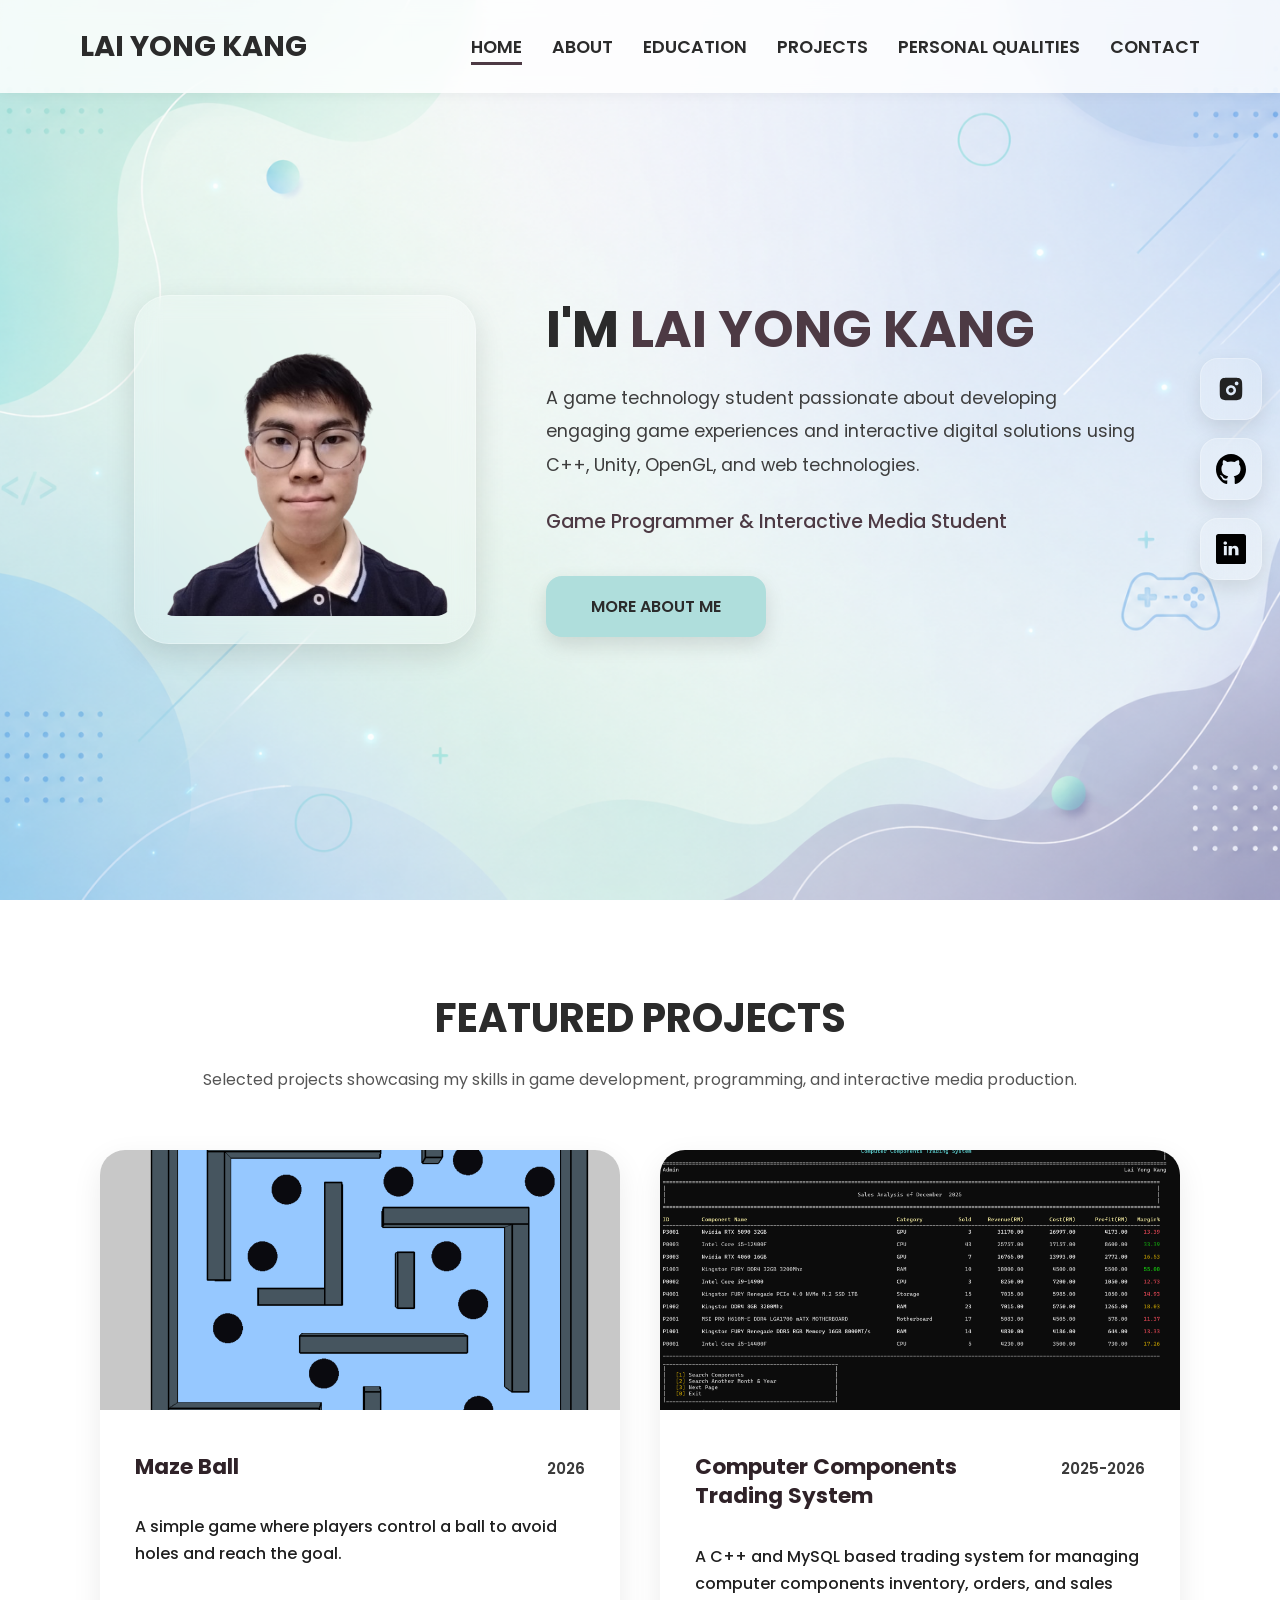
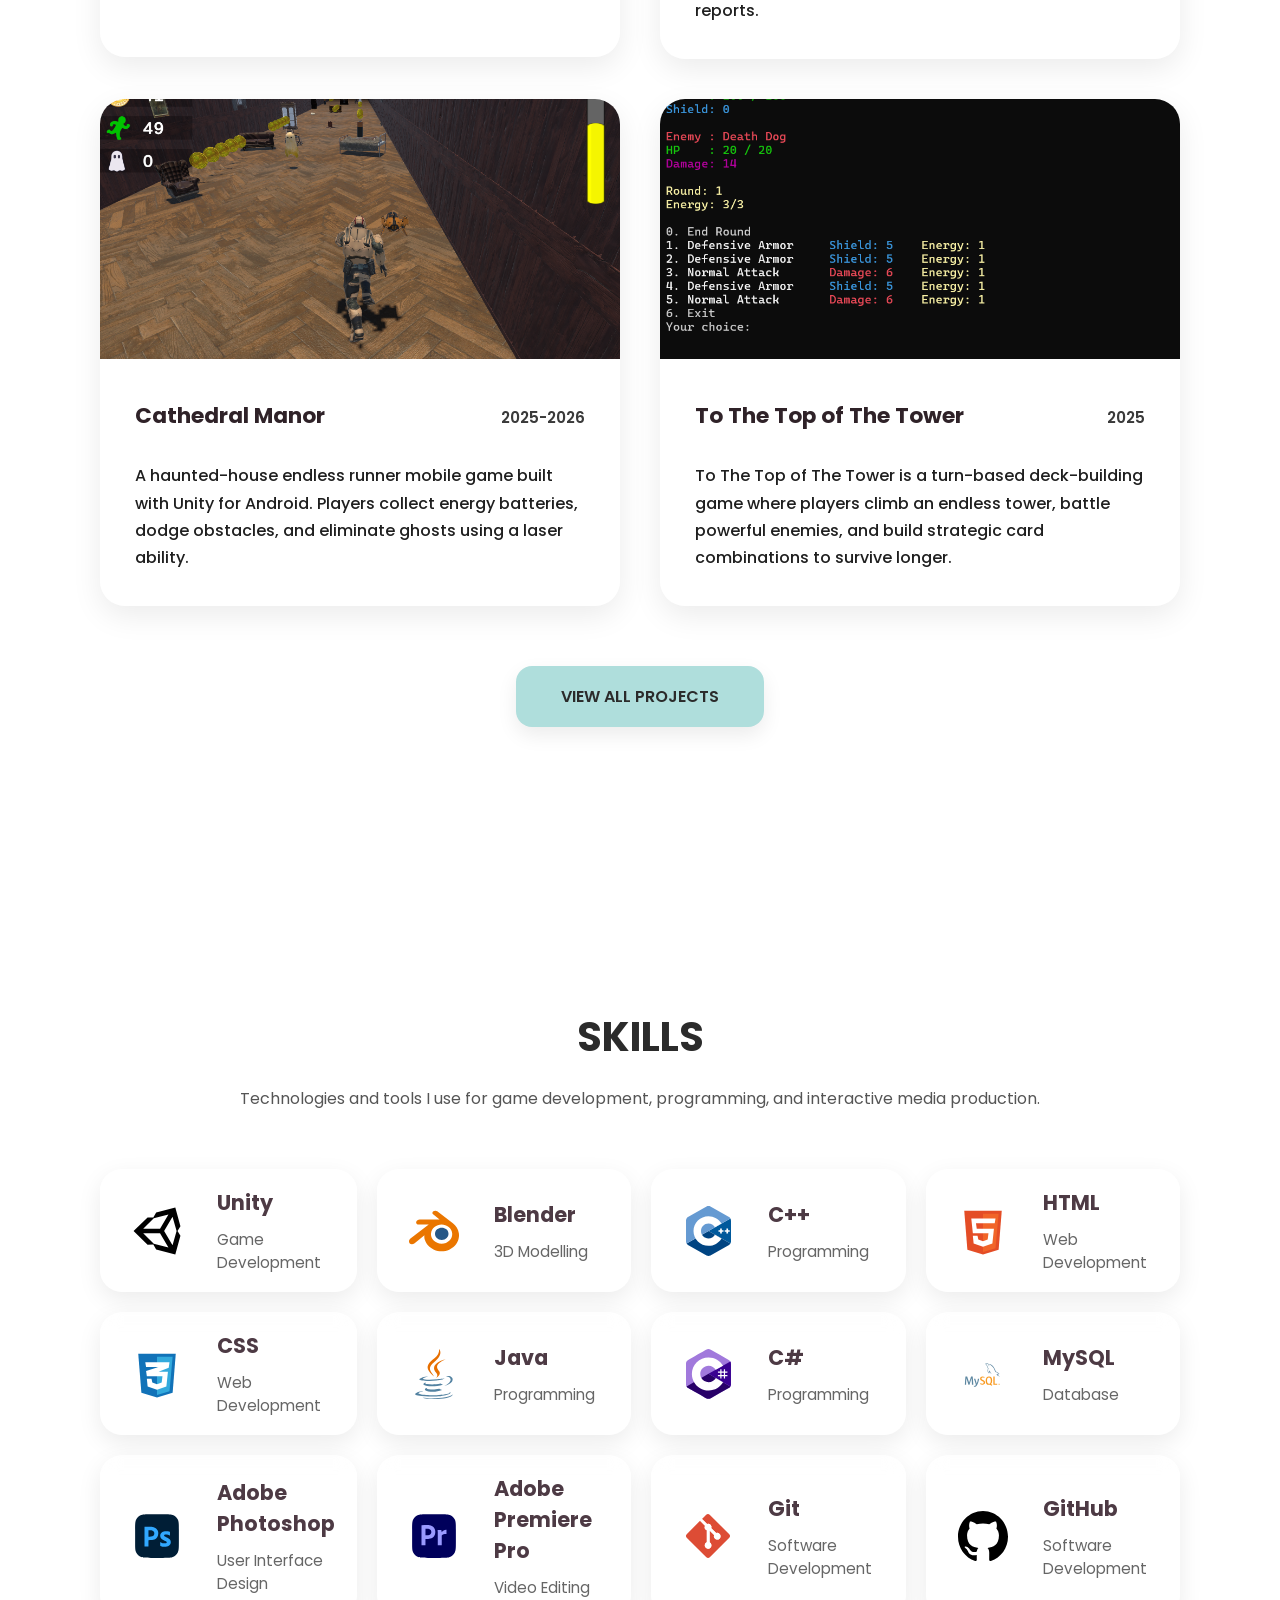
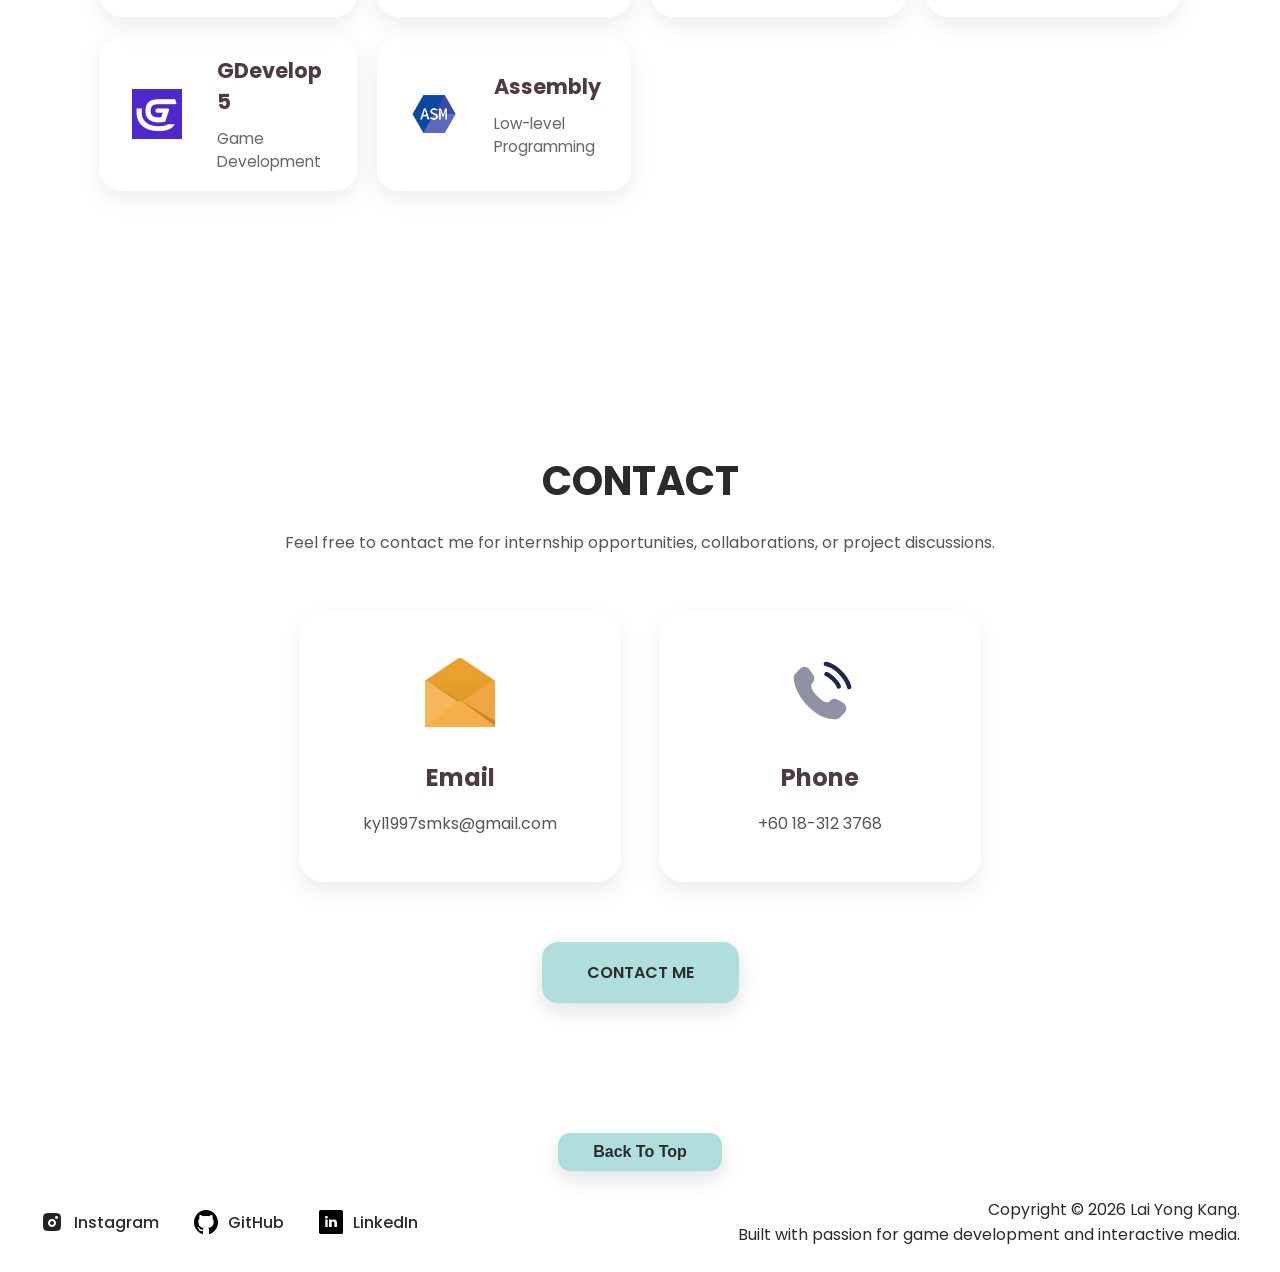
==== index.html @ c1d5c8ef "Add Personal Qualities page" ====
<!DOCTYPE html>
<html lang="en">

    <head>
        <meta charset="UTF-8">
        <meta name="viewport" content="width=device-width, initial-scale=1.0">

        <title>Home</title>

        <link rel="stylesheet" href="css/style.css">
    </head>

    <body>

        <header>
            <nav class="navbar">

                <div class="logo">
                    LAI YONG KANG
                </div>

                <ul class="nav-links">

                    <li><a href="index.html" class="active">HOME</a></li>
                    <li><a href="about.html">ABOUT</a></li>
                    <li><a href="education.html">EDUCATION</a></li>
                    <li><a href="projects.html">PROJECTS</a></li>
                    <li><a href="qualities.html">PERSONAL QUALITIES</a></li>
                    <li><a href="contact.html">CONTACT</a></li>

                </ul>

            </nav>
        </header>

        <section class="hero">

            <div class="hero-container">

                <div class="hero-image">

                    <img src="images/profile.png" alt="Profile Picture">

                </div>

                <div class="hero-text">

                    <h1>
                        I'M <span>LAI YONG KANG</span>
                    </h1>

                    <p class="hero-description">
                        A game technology student passionate about developing engaging game experiences
                        and interactive digital solutions using C++, Unity, OpenGL, and web technologies.
                    </p>

                    <h3>
                        Game Programmer & Interactive Media Student
                    </h3>

                    <a href="about.html" class="hero-button">
                        MORE ABOUT ME
                    </a>

                </div>

                <div class="hero-social-bar">

                    <a href="https://www.instagram.com/yongkang116/"
                    target="_blank">

                        <img src="images/icons/insta.svg" alt="Instagram">

                    </a>

                    <a href="https://github.com/LaiYK02"
                    target="_blank">

                        <img src="images/icons/github.svg" alt="GitHub">

                    </a>

                    <a href="https://www.linkedin.com/in/yong-kang-lai-017167412/"
                    target="_blank">

                        <img src="images/icons/linkedin.svg" alt="LinkedIn">

                    </a>

                </div>

            </div>

        </section>

        <section class="projects-preview">

            <h2 class="section-title">
                FEATURED PROJECTS
            </h2>

            <p class="projects-subtitle">
                Selected projects showcasing my skills in game development,
                programming, and interactive media production.
            </p>

            <div class="projects-container">

                <a href="projects.html#maze-ball" class="project-link">

                    <div class="project-card">

                        <img src="images/maze_ball_game/maze_ball_game1.png" alt="Project 1" class="project-image">
                        
                        <div class="project-overlay">

                            <img src="images/icons/external-link.svg" alt="View Project">

                        </div>

                        <div class="project-content">

                            <div class="project-title">

                                <h3>Maze Ball</h3>

                                <span>2026</span>

                            </div>

                            <p>
                                A simple game where players control a ball to avoid holes and reach the goal.
                            </p>

                        </div>

                    </div>

                </a>

                <a href="projects.html#trading-system" class="project-link">

                    <div class="project-card">

                        <img src="images/trading_system/trading_system4.png" alt="Project 2" class="project-image">

                        <div class="project-overlay">

                            <img src="images/icons/external-link.svg" alt="View Project">

                        </div>

                        <div class="project-content">

                            <div class="project-title">

                                <h3>Computer Components<br>Trading System</h3>

                                <span>2025-2026</span>

                            </div>

                            <p>
                                A C++ and MySQL based trading system for managing computer components inventory, orders, and sales reports.
                            </p>

                        </div>

                    </div>

                </a>

                <a href="projects.html#cathedral-manor" class="project-link">

                    <div class="project-card">

                        <img src="images/cathedral_manor/cathedral_manor3.png" alt="Project 3" class="project-image">

                        <div class="project-overlay">

                            <img src="images/icons/external-link.svg" alt="View Project">

                        </div>

                        <div class="project-content">

                            <div class="project-title">

                                <h3>Cathedral Manor</h3>

                                <span>2025-2026</span>

                            </div>

                            <p>
                                A haunted-house endless runner mobile game built with Unity for Android.
                                Players collect energy batteries, dodge obstacles, and eliminate ghosts using a laser ability.
                            </p>

                        </div>

                    </div>

                </a>

                <a href="projects.html#top-of-the-tower" class="project-link">

                    <div class="project-card">

                        <img src="images/top_of_the_tower/gameplay.png" alt="Project 4" class="project-image">

                        <div class="project-overlay">

                            <img src="images/icons/external-link.svg" alt="View Project">

                        </div>

                        <div class="project-content">

                            <div class="project-title">

                                <h3>To The Top of The Tower</h3>

                                <span>2025</span>

                            </div>

                            <p>
                                To The Top of The Tower is a turn-based deck-building game where players climb an endless tower,
                                battle powerful enemies, and build strategic card combinations to survive longer.
                            </p>

                        </div>

                    </div>

                </a>

            </div>

            <a href="projects.html" class="projects-button">
                VIEW ALL PROJECTS
            </a>

        </section>

        <section class="skills-section">

            <h2 class="section-title">
                SKILLS
            </h2>

            <p class="skills-subtitle">
                Technologies and tools I use for game development,
                programming, and interactive media production.
            </p>

            <div class="skills-container">

                <div class="skill-card">

                    <div class="skill-icon">
                        <img src="images/icons/unity.svg" alt="Unity">
                    </div>

                    <div class="skill-info">

                        <h3>Unity</h3>

                        <p>Game Development</p>
                        
                    </div>

                </div>

                <div class="skill-card">

                    <div class="skill-icon">
                        <img src="images/icons/blender.svg" alt="Blender">
                    </div>

                    <div class="skill-info">

                        <h3>Blender</h3>

                        <p>3D Modelling</p>

                    </div>

                </div>

                <div class="skill-card">

                    <div class="skill-icon">
                        <img src="images/icons/cpp.svg" alt="C++">
                    </div>

                    <div class="skill-info">

                        <h3>C++</h3>

                        <p>Programming</p>

                    </div>

                </div>

                <div class="skill-card">

                    <div class="skill-icon">
                        <img src="images/icons/html.svg" alt="HTML">
                    </div>

                    <div class="skill-info">

                        <h3>HTML</h3>

                        <p>Web Development</p>

                    </div>

                </div>

                <div class="skill-card">

                    <div class="skill-icon">
                        <img src="images/icons/css.svg" alt="CSS">
                    </div>

                    <div class="skill-info">

                        <h3>CSS</h3>

                        <p>Web Development</p>

                    </div>

                </div>

                <div class="skill-card">

                    <div class="skill-icon">
                        <img src="images/icons/java.svg" alt="Java">
                    </div>

                    <div class="skill-info">

                        <h3>Java</h3>

                        <p>Programming</p>

                    </div>

                </div>

                <div class="skill-card">

                    <div class="skill-icon">
                        <img src="images/icons/csharp.svg" alt="C#">
                    </div>

                    <div class="skill-info">

                        <h3>C#</h3>

                        <p>Programming</p>

                    </div>

                </div>

                <div class="skill-card">

                    <div class="skill-icon">
                        <img src="images/icons/mysql.svg" alt="MySQL">
                    </div>

                    <div class="skill-info">

                        <h3>MySQL</h3>

                        <p>Database</p>

                    </div>

                </div>

                <div class="skill-card">

                    <div class="skill-icon">
                        <img src="images/icons/photoshop.svg" alt="Photoshop">
                    </div>

                    <div class="skill-info">

                        <h3>Adobe Photoshop</h3>

                        <p>User Interface Design</p>

                    </div>

                </div>

                <div class="skill-card">

                    <div class="skill-icon">
                        <img src="images/icons/premiere.svg" alt="Premiere Pro">
                    </div>

                    <div class="skill-info">

                        <h3>Adobe Premiere Pro</h3>

                        <p>Video Editing</p>

                    </div>

                </div>

                <div class="skill-card">

                    <div class="skill-icon">
                        <img src="images/icons/git.svg" alt="Premiere Pro">
                    </div>

                    <div class="skill-info">

                        <h3>Git</h3>

                        <p>Software Development</p>

                    </div>

                </div>

                <div class="skill-card">

                    <div class="skill-icon">
                        <img src="images/icons/github.svg" alt="GitHub">
                    </div>

                    <div class="skill-info">

                        <h3>GitHub</h3>

                        <p>Software Development</p>

                    </div>

                </div>

                <div class="skill-card">

                    <div class="skill-icon">
                        <img src="images/icons/gdevelop5.jpeg" alt="GDevelop 5">
                    </div>

                    <div class="skill-info">

                        <h3>GDevelop 5</h3>

                        <p>Game Development</p>

                    </div>

                </div>

                <div class="skill-card">

                    <div class="skill-icon">
                        <img src="images/icons/assembly.png" alt="Assembly">
                    </div>

                    <div class="skill-info">

                        <h3>Assembly</h3>

                        <p>Low-level Programming</p>

                    </div>

                </div>

            </div>

        </section>

        <section class="contact-section">

            <h2 class="section-title">
                CONTACT
            </h2>

            <p class="contact-subtitle">
                Feel free to contact me for internship opportunities,
                collaborations, or project discussions.
            </p>

            <div class="contact-container">

                <div class="contact-card">

                    <img src="images/icons/email.svg" alt="Email Icon">

                    <h3>Email</h3>

                    <p>kyl1997smks@gmail.com</p>

                </div>

                <div class="contact-card">

                    <img src="images/icons/phone.svg" alt="Phone Icon">

                    <h3>Phone</h3>

                    <p>+60 18-312 3768</p>

                </div>

            </div>

            <a href="contact.html" class="contact-button">
                CONTACT ME
            </a>

        </section>

        <button id="backToTop" class="back-to-top">
            Back To Top
        </button>

        <footer class="footer">

            <div class="footer-container">

                <div class="footer-left">

                    <a href="https://www.instagram.com/yongkang116/"
                    target="_blank"
                    class="footer-social">

                        <img src="images/icons/insta.svg" alt="Instagram">

                        <span>Instagram</span>

                    </a>

                    <a href="https://github.com/LaiYK02"
                    target="_blank"
                    class="footer-social">

                        <img src="images/icons/github.svg" alt="GitHub">

                        <span>GitHub</span>

                    </a>

                    <a href="https://www.linkedin.com/in/yong-kang-lai-017167412/"
                    target="_blank"
                    class="footer-social">

                        <img src="images/icons/linkedin.svg" alt="LinkedIn">

                        <span>LinkedIn</span>

                    </a>

                </div>

                <div class="footer-right">

                    <p>
                        Copyright © 2026 Lai Yong Kang.
                    </p>

                    <span>
                        Built with passion for game development and interactive media.
                    </span>

                </div>

            </div>

        </footer>

        <script src="js/script.js"></script>
    </body>

</html>
---- css/style.css ----
@import url('https://fonts.googleapis.com/css2?family=Poppins:wght@300;400;500;600;700&display=swap');

*{
    margin: 0;
    padding: 0;
    box-sizing: border-box;
}

html{
    scroll-behavior: smooth;
}

body{
    font-family: 'Poppins', sans-serif;

    background-image: url('../images/background.png');

    background-size: cover;
    background-position: center;
    background-repeat: no-repeat;
    background-attachment: fixed;

    min-height: 100vh;

    color: #2B2B2B;

    padding-top: 100px;
    overflow-x: hidden;
}

/* NAVBAR */

.navbar{
    display: flex;

    justify-content: space-between;

    align-items: center;

    padding: 25px 80px;

    background-color: rgba(255,255,255,0.82);

    backdrop-filter: blur(10px);

    position: fixed;

    top: 0;

    left: 0;

    width: 100%;

    z-index: 1000;

    transition: transform 0.45s cubic-bezier(0.22, 1, 0.36, 1);

    box-shadow: 0 2px 12px rgba(0,0,0,0.05);
}

.navbar-hidden{
    transform: translateY(-100%);
}

.logo{
    font-size: 1.8rem;
    font-weight: 700;
}

.nav-links{
    display: flex;
    gap: 30px;

    list-style: none;
}

.nav-links a{
    text-decoration: none;

    color: #2B2B2B;

    font-size: 1.1rem;

    font-weight: 600;

    position: relative;

    transition: 0.3s;
}

.nav-links a:hover{
    color: #776871;
}

.nav-links a::after{
    content: '';

    position: absolute;

    left: 0;
    bottom: -6px;

    width: 0;
    height: 3px;

    background-color: #4d3a44;

    transition: 0.3s;
}

.nav-links a:hover::after{
    width: 100%;
}

.nav-links a.active::after{
    width: 100%;
}

/* HERO SECTION */

.hero{
    position: relative;
    display: flex;
    justify-content: center;
    align-items: center;

    min-height: 82vh;

    padding: 60px 100px;
}

.hero-container{
    display: flex;

    align-items: center;

    justify-content: center;

    gap: 70px;

    max-width: 1200px;

    margin: 0 auto;
}

.hero-image{
    background: rgba(255,255,255,0.18);

    backdrop-filter: blur(12px);

    padding: 20px;

    border-radius: 35px;

    border: 1px solid rgba(255,255,255,0.3);

    box-shadow: 0 10px 30px rgba(0,0,0,0.12);

    animation: slideLeft 1.2s ease;
}

.hero-image img{
    width: 300px;
    height: 300px;

    object-fit: cover;

    border-radius: 20px;
}

.hero-text{
    max-width: 600px;

    animation: slideRight 1.2s ease;
}

.hero-text h1{
    font-size: 3.2rem;

    line-height: 1.1;

    margin-bottom: 25px;

    font-weight: 700;
}

.hero-text span{
    color: #4d3a44;
}

.hero-description{
    font-size: 1.1rem;

    line-height: 1.9;

    margin-bottom: 25px;

    color: #3d3d3d;
}

.hero-text h3{
    font-size: 1.2rem;

    font-weight: 500;

    margin-bottom: 40px;

    color: #4d3a44;
}



/* HERO SOCIAL BAR */

.hero-social-bar{
    position: absolute;

    right: 18px;

    top: 50%;

    transform: translateY(-50%);

    display: flex;

    flex-direction: column;

    gap: 18px;

    z-index: 20;

    animation: socialBarFade 1.2s ease;
}

.hero-social-bar a{
    width: 62px;

    height: 62px;

    display: flex;

    justify-content: center;

    align-items: center;

    background: rgba(255,255,255,0.18);

    backdrop-filter: blur(12px);

    border: 1px solid rgba(255,255,255,0.25);

    border-radius: 18px;

    transition: 0.35s;

    box-shadow: 0 8px 20px rgba(0,0,0,0.10);

    opacity: 0;

    animation: socialIconSlide 0.8s ease forwards;
}

.hero-social-bar a:nth-child(1){
    animation-delay: 0.8s;
}

.hero-social-bar a:nth-child(2){
    animation-delay: 1s;
}

.hero-social-bar a:nth-child(3){
    animation-delay: 1.2s;
}

.hero-social-bar a:hover{
    transform: translateX(-8px) scale(1.08);

    background: rgba(175,222,220,0.75);

    box-shadow:
        0 16px 30px rgba(0,0,0,0.18),
        0 0 18px rgba(175,222,220,0.45);
}

.hero-social-bar img{
    width: 30px;

    height: 30px;

    object-fit: contain;
}

/* PROJECT SECTION */

.projects-preview{
    padding: 150px 100px;

    text-align: center;
}

.section-title{
    font-size: 2.5rem;

    margin-bottom: 18px;

    color: #2B2B2B;

    font-weight: 700;
}

.projects-subtitle,
.skills-subtitle,
.contact-subtitle{
    font-size: 1rem;

    color: #555;

    line-height: 1.8;

    max-width: 1000px;

    margin: 0 auto 55px auto;
}

.projects-container{
    display: grid;

    grid-template-columns: repeat(2, 1fr);

    gap: 40px;

    max-width: 1150px;

    margin: auto;
}

.project-card{
    width: 100%;

    background: rgba(255,255,255,0.45);

    backdrop-filter: blur(10px);

    border-radius: 25px;

    overflow: hidden;

    box-shadow: 0 10px 30px rgba(0,0,0,0.08);

    transition: 0.4s;
}

.project-card:hover{
    transform: translateY(-12px) scale(1.02);

    box-shadow: 0 18px 40px rgba(0,0,0,0.18);
}

.project-card img{
    width: 100%;

    height: 260px;

    object-fit: cover;
}

.project-link{
    text-decoration: none;

    color: inherit;
}

.project-card{
    position: relative;

    cursor: pointer;
}

.project-overlay{
    position: absolute;

    top: 0;
    left: 0;

    width: 100%;
    height: 280px;

    background: rgba(255,255,255,0.25);

    display: flex;
    justify-content: center;
    align-items: center;

    opacity: 0;

    transition: 0.4s;

    z-index: 5;
}

.project-overlay img{
    width: 70px;

    height: 70px;

    transform: scale(0.8);

    transition: 0.4s;
}

.project-card:hover .project-overlay{
    opacity: 1;
}

.project-card:hover .project-overlay img{
    transform: scale(1);
}

.project-card img{
    transition: 0.4s;
}

.project-image{
    transition: 0.4s;
}

.project-card:hover .project-image{
    filter: blur(4px) brightness(0.9);

    transform: scale(1.05);
}

.project-content{
    padding: 35px;

    text-align: left;

    min-height: 240px;

    display: flex;

    flex-direction: column;

    gap: 18px;
}

.project-content h3{
    font-size: 1.5rem;

    margin-bottom: 15px;

    color: #4d3a44;
}

.project-title{
    display: flex;

    justify-content: space-between;

    align-items: baseline;

    gap: 18px;

    margin-bottom: 14px;
}

.project-title h3{
    font-size: clamp(1.2rem, 1.7vw, 1.45rem);

    color: #2f2228;

    font-weight: 700;

    margin: 0;

    line-height: 1.35;

    flex: 1;
}

.project-title span{
    font-size: 0.95rem;

    font-weight: 600;

    color: #3a3a3a;

    white-space: nowrap;

    padding-top: 4px;
}

.project-content p{
    line-height: 1.7;

    font-size: 1rem;

    color: #1f1f1f;

    font-weight: 500;
}

.projects-button{
    display: inline-block;

    margin-top: 60px;

    padding: 18px 45px;

    background-color: #AFDEDC;

    color: #2B2B2B;

    text-decoration: none;

    border-radius: 16px;

    font-weight: 600;

    transition: 0.3s;

    box-shadow: 0 8px 20px rgba(0,0,0,0.08);
}

.projects-button:hover{
    background-color: #91A8A4;

    transform: translateY(-8px);

    box-shadow: 0 18px 30px rgba(0,0,0,0.18);
}

/* SKILLS SECTION */

.skills-section{
    padding: 130px 100px;

    text-align: center;
}

.skills-container{
    display: grid;

    grid-template-columns: repeat(4, 1fr);

    gap: 20px;

    max-width: 1200px;

    margin: auto;
}

.skill-card{
    display: flex;
    align-items: center;
    gap: 25px;

    background: rgba(255,255,255,0.42);
    backdrop-filter: blur(10px);

    border-radius: 22px;

    padding: 18px 22px;

    box-shadow: 0 8px 24px rgba(0,0,0,0.08);

    transition: 0.35s;

    text-align: left;
}

.skill-card:hover{
    transform: translateY(-5px);
    box-shadow: 0 12px 30px rgba(0,0,0,0.12);
}

.skill-card:hover .skill-icon img{
    transform: scale(1.12);
}

.skill-icon{
    width: 70px;
    display: flex;
    justify-content: center;
    align-items: center;
    flex-shrink: 0;
}

.skill-icon img{
    width: 50px;
    height: 50px;
    object-fit: contain;
}

.skill-info{
    display: flex;
    flex-direction: column;
    justify-content: center;
}

.skill-info h3{
    margin-bottom: 4px;
}

.skill-card h3{
    font-size: 1.3rem;

    color: #4d3a44;

    margin-bottom: 10px;
}

.skill-card p{
    font-size: 0.95rem;

    color: #666;
}

/* CONTACT SECTION */

.contact-section{
    padding: 130px 100px;

    text-align: center;
}

.contact-container{
    display: flex;

    justify-content: center;

    gap: 40px;

    flex-wrap: wrap;
}

.contact-card{
    width: 320px;

    background: rgba(255,255,255,0.45);

    backdrop-filter: blur(10px);

    border-radius: 24px;

    padding: 45px 30px;

    box-shadow: 0 10px 25px rgba(0,0,0,0.08);

    transition: 0.35s;
}

.contact-card:hover{
    transform: translateY(-10px);

    box-shadow:
        0 18px 35px rgba(0,0,0,0.14),
        0 0 20px rgba(175,222,220,0.35);
}

.contact-card img{
    width: 70px;

    height: 70px;

    object-fit: contain;

    margin-bottom: 25px;
}

.contact-card h3{
    font-size: 1.5rem;

    color: #4d3a44;

    margin-bottom: 15px;
}

.contact-card p{
    font-size: 1rem;

    color: #555;

    line-height: 1.7;
}

/* FOOTER */

.footer{
    padding: 25px 40px;

    background: rgba(255,255,255,0.45);

    backdrop-filter: blur(12px);

    border-top: 1px solid rgba(255,255,255,0.3);
}

.footer-container{
    position: relative;

    display: flex;
    justify-content: flex-end;
    align-items: center;

    flex-wrap: wrap;

    gap: 25px;
}

.footer-left{
    display: flex;

    align-items: center;

    gap: 35px;

    flex-wrap: wrap;

    margin-right: auto;
}

.footer-social{
    display: flex;

    align-items: center;

    gap: 10px;

    text-decoration: none;

    color: #2B2B2B;

    font-weight: 500;

    position: relative;

    transition: 0.3s;
}

.footer-social img{
    width: 24px;

    height: 24px;

    object-fit: contain;
}

.footer-social::after{
    content: '';

    position: absolute;

    left: 0;
    bottom: -5px;

    width: 0;

    height: 2px;

    background: #4d3a44;

    transition: 0.3s;
}

.footer-social:hover{
    color: #776871;
}

.footer-social:hover::after{
    width: 100%;
}

.footer-right{
    margin-left: auto;

    text-align: right;
}

.footer-text{
    display: flex;

    flex-direction: column;

    align-items: flex-end;

    gap: 4px;
}

.footer-text p{
    font-size: 1rem;

    color: #444;

    font-weight: 500;
}

.footer-text span{
    font-size: 0.9rem;

    color: #666;
}


/* ABOUT PAGE */

.about-section{
    padding: 140px 100px;
}

.about-wrapper{
    max-width: 1300px;

    margin: auto;

    display: flex;

    flex-direction: column;

    gap: 100px;
}

.about-row{
    display: flex;

    align-items: center;

    gap: 70px;
}

.about-image{
    flex: 1;

    background: rgba(255,255,255,0.18);

    backdrop-filter: blur(12px);

    padding: 20px;

    border-radius: 30px;

    border: 1px solid rgba(255,255,255,0.25);

    box-shadow: 0 10px 30px rgba(0,0,0,0.10);

    transition: 0.35s;
}

.about-image:hover{
    transform: translateY(-8px);

    box-shadow:
        0 18px 35px rgba(0,0,0,0.14),
        0 0 20px rgba(175,222,220,0.35);
}

.about-image img{
    width: 100%;
    height: 100%;

    object-fit: cover;

    object-position: top;

    border-radius: 20px;
}

.large-image img{
    max-height: 650px;
}

.about-content{
    flex: 1.1;
}

.about-content h1{
    font-size: 3.5rem;

    margin-bottom: 30px;

    color: #2B2B2B;
}

.about-content h2{
    font-size: 2.3rem;

    margin-bottom: 25px;

    color: #2B2B2B;
}

.about-content p{
    font-size: 1.08rem;

    line-height: 2;

    color: #2f2f2f;

    margin-bottom: 22px;
}


/* EDUCATION PAGE */

.education-header{
    text-align: center;

    padding: 120px 100px 80px;
}

.education-header h1{
    font-size: 3.5rem;

    margin-bottom: 25px;
}

.education-header p{
    max-width: 850px;

    margin: auto;

    font-size: 1.1rem;

    line-height: 2;

    color: #444;
}

.education-row{
    display: flex;

    align-items: center;

    gap: 70px;

    max-width: 1300px;

    margin: 0 auto 120px auto;

    padding: 0 100px;
}

.education-row.reverse-row{
    flex-direction: row-reverse;
}

.education-image{
    flex: 1.1;
    background: rgba(255,255,255,0.18);
    backdrop-filter: blur(12px);
    padding: 18px;
    width: fit-content;
    border-radius: 30px;
    border: 1px solid rgba(255,255,255,0.25);
    box-shadow: 0 10px 30px rgba(0,0,0,0.10);
    transition: 0.35s;
}

.education-image:hover{
    transform: translateY(-8px);

    box-shadow:
        0 18px 35px rgba(0,0,0,0.14),
        0 0 20px rgba(175,222,220,0.35);
}

.education-image img{
    width: 100%;
    max-width: 500px;
    border-radius: 20px;
    object-fit: cover;
    display: block;
}

.education-content{
    flex: 1.1;
}

.education-content h2{
    font-size: 2rem;

    margin-bottom: 10px;

    color: #2B2B2B;

    white-space: nowrap;

    line-height: 1.3;
}

.education-content span{
    display: inline-block;

    margin-bottom: 25px;

    font-weight: 600;

    color: #4d3a44;
}

.education-content p{
    font-size: 1.05rem;

    line-height: 2;

    color: #333;

    margin-bottom: 20px;
}

/* GRADUATION SECTION */

.graduation-section{
    max-width: 1400px;

    margin: 0 auto 120px auto;

    text-align: center;

    padding: 0 40px;
}

.graduation-image{
    background: rgba(255,255,255,0.18);
    backdrop-filter: blur(12px);
    padding: 20px;
    border-radius: 30px;
    margin: 0 auto 40px auto;
    border: 1px solid rgba(255,255,255,0.25);
    box-shadow: 0 10px 30px rgba(0,0,0,0.10);
    display: flex;
    gap: 18px;
    align-items: center;
    justify-content: center;
    width: fit-content;
    max-width: 100%;
    overflow: hidden;
}

.graduation-image img{
    border-radius: 20px;

    object-fit: cover;
}

.graduation-image img:first-child{
    width: 430px;

    height: 620px;

    object-position: top;
}

.graduation-image img:last-child{
    width: 620px;

    height: 620px;
}

.graduation-content h2{
    font-size: 2.5rem;

    margin-bottom: 20px;
}

.graduation-content p{
    font-size: 1.08rem;

    line-height: 2;

    max-width: 900px;

    margin: auto;

    color: #333;
}

/* ANIMATIONS */

@keyframes slideLeft{

    from{
        opacity: 0;

        transform: translateX(-80px);
    }

    to{
        opacity: 1;

        transform: translateX(0);
    }
}

@keyframes slideRight{

    from{
        opacity: 0;

        transform: translateX(80px);
    }

    to{
        opacity: 1;

        transform: translateX(0);
    }
}

@keyframes riseUp{

    from{
        opacity: 0;

        transform: translateY(40px);
    }

    to{
        opacity: 1;

        transform: translateY(0);
    }
}

@keyframes socialBarFade{

    from{
        opacity: 0;
    }

    to{
        opacity: 1;
    }
}

@keyframes socialIconSlide{

    from{
        opacity: 0;

        transform: translateX(60px);
    }

    to{
        opacity: 1;

        transform: translateX(0);
    }
}

/* ABOUT PAGE ANIMATION */

.about-image{
    opacity: 0;

    animation: aboutImageLeft 1.2s ease forwards;
}

.about-content{
    opacity: 0;

    animation: aboutTextRight 1.2s ease forwards;
}

.about-row:nth-child(1) .about-image{
    animation-delay: 0.2s;
}

.about-row:nth-child(1) .about-content{
    animation-delay: 0.5s;
}

.about-row:nth-child(2) .about-image{
    animation-delay: 0.8s;
}

.about-row:nth-child(2) .about-content{
    animation-delay: 1.1s;
}

.about-row:nth-child(3) .about-image{
    animation-delay: 1.4s;
}

.about-row:nth-child(3) .about-content{
    animation-delay: 1.7s;
}

/* PHOTO ANIMATION */

@keyframes aboutImageLeft{

    from{
        opacity: 0;

        transform: translateX(-80px);
    }

    to{
        opacity: 1;

        transform: translateX(0);
    }
}

/* TEXT ANIMATION */

@keyframes aboutTextRight{

    from{
        opacity: 0;

        transform: translateX(80px);
    }

    to{
        opacity: 1;

        transform: translateX(0);
    }
}

/* EDUCATION PAGE ANIMATION */

.education-header{
    opacity: 0;

    animation: riseUp 1.1s ease forwards;
}

.education-row .education-image{
    opacity: 0;

    animation: educationImageLeft 1.2s ease forwards;
}

.education-row .education-content{
    opacity: 0;

    animation: educationTextRight 1.2s ease forwards;
}

.graduation-image{
    opacity: 0;

    animation: educationImageLeft 1.2s ease forwards;
}

.graduation-content{
    opacity: 0;

    animation: educationTextRight 1.2s ease forwards;
}

/* DELAYS */

.education-row:nth-of-type(1) .education-image{
    animation-delay: 0.3s;
}

.education-row:nth-of-type(1) .education-content{
    animation-delay: 0.6s;
}

.education-row:nth-of-type(2) .education-image{
    animation-delay: 0.9s;
}

.education-row:nth-of-type(2) .education-content{
    animation-delay: 1.2s;
}

.graduation-image{
    animation-delay: 1.5s;
}

.graduation-content{
    animation-delay: 1.8s;
}

.education-row:nth-of-type(4) .education-image{
    animation-delay: 2.1s;
}

.education-row:nth-of-type(4) .education-content{
    animation-delay: 2.4s;
}

/* IMAGE ANIMATION */

@keyframes educationImageLeft{

    from{
        opacity: 0;

        transform: translateX(-80px);
    }

    to{
        opacity: 1;

        transform: translateX(0);
    }
}

/* TEXT ANIMATION */

@keyframes educationTextRight{

    from{
        opacity: 0;

        transform: translateX(80px);
    }

    to{
        opacity: 1;

        transform: translateX(0);
    }
}

/* PROJECT PAGE */

.projects-header{
    text-align: center;
    padding: 120px 100px 80px;
}

.projects-header h1{
    font-size: 3.5rem;
    margin-bottom: 25px;
}

.projects-header p{
    max-width: 900px;
    margin: auto;
    line-height: 2;
}

.project-row{
    display: flex;
    align-items: center;
    gap: 40px;

    max-width: 1400px;
    margin: 0 auto 120px auto;
    padding: 40px 50px;

    background: rgba(255,255,255,0.18);
    backdrop-filter: blur(12px);

    border-radius: 35px;

    border: 1px solid rgba(255,255,255,0.25);

    box-shadow: 0 10px 30px rgba(0,0,0,0.10);

    transition: 0.35s;
    scroll-margin-top: 70px;
}

.project-row.reverse-row{
    flex-direction: row-reverse;
}

.project-row:hover{
    transform: translateY(-8px);

    box-shadow:
        0 18px 35px rgba(0,0,0,0.14),
        0 0 20px rgba(175,222,220,0.35);
}

.project-gallery{
    flex: 1.3;

    display: grid;

    grid-template-columns: 1fr 1fr;

    gap: 15px;

    background: rgba(255,255,255,0.12);

    padding: 18px;

    border-radius: 25px;
}

.project-gallery img{
    width: 100%;

    aspect-ratio: 1 / 1;

    object-fit: cover;

    border-radius: 18px;

    transition: 0.3s;

    cursor: pointer;
}

.project-gallery img:hover{
    transform: scale(1.05);
    box-shadow: 0 10px 25px rgba(0,0,0,0.18);
    cursor: zoom-in;
}

.project-info{
    flex: 1;
}

.project-info h2{
    font-size: 2.2rem;
    margin-bottom: 10px;
}

.project-info span{
    display: inline-block;
    margin-bottom: 20px;
    font-weight: 600;
    color: #4d3a44;
}

.project-info p{
    line-height: 2;
    margin-bottom: 25px;
}

.project-features{
    margin-bottom: 25px;
    padding-left: 20px;
}

.project-features li{
    margin-bottom: 8px;
}

.project-tech{
    margin-bottom: 30px;
}

.project-tech span{
    background: rgba(175,222,220,0.8);
    padding: 8px 18px;
    border-radius: 50px;
    margin-right: 10px;
}

/* PROJECT PAGE ANIMATION */

.projects-header{
    opacity: 0;
    animation: riseUp 1s ease forwards;
}

.project-row{
    opacity: 0;
    transform: translateY(60px);
    transition: all 0.8s ease;
}

.project-row.show{
    opacity: 1;
    transform: translateY(0);
}

@keyframes projectFadeUp{

    from{
        opacity: 0;
        transform: translateY(60px);
    }

    to{
        opacity: 1;
        transform: translateY(0);
    }

}

/* IMAGE VIEWER */

.image-modal{
    position: fixed;

    top: 0;
    left: 0;

    width: 100%;
    height: 100%;

    background: rgba(0,0,0,0.85);

    display: flex;

    justify-content: center;

    align-items: center;

    opacity: 0;

    visibility: hidden;

    transition: 0.3s;

    z-index: 9999;
}

.image-modal.active{
    opacity: 1;

    visibility: visible;
}

.image-modal img{
    max-width: 90%;
    max-height: 90%;
    border-radius: 20px;
    box-shadow: 0 20px 50px rgba(0,0,0,0.4);
    animation: modalZoom 0.3s ease;
    cursor: zoom-out;
}

.close-modal{
    position: absolute;

    top: 25px;

    right: 40px;

    font-size: 3rem;

    color: white;

    cursor: pointer;

    transition: 0.3s;
}

.close-modal:hover{
    transform: scale(1.15);
}

@keyframes modalZoom{

    from{
        transform: scale(0.85);

        opacity: 0;
    }

    to{
        transform: scale(1);

        opacity: 1;
    }
}

.modal-nav,
.close-modal{
    user-select: none;
}

.modal-nav{
    position: absolute;

    top: 50%;

    transform: translateY(-50%);

    width: 60px;

    height: 60px;

    border: none;

    border-radius: 50%;

    background: rgba(255,255,255,0.18);

    backdrop-filter: blur(10px);

    color: white;

    font-size: 2rem;

    cursor: pointer;

    transition: 0.3s;
}

.modal-nav:hover{
    background: rgba(255,255,255,0.3);

    transform: translateY(-50%) scale(1.08);
}

.prev-btn{
    left: 40px;
}

.next-btn{
    right: 40px;
}

.image-counter{
    position: absolute;

    bottom: 30px;

    left: 50%;

    transform: translateX(-50%);

    color: white;

    font-size: 1rem;

    font-weight: 600;

    background: rgba(0,0,0,0.4);

    padding: 10px 18px;

    border-radius: 50px;

    backdrop-filter: blur(8px);
}

/* PERSONAL QUALITIES */

.qualities-header{
    text-align: center;
    padding: 120px 100px 80px;
}

.qualities-header h1{
    font-size: 3.5rem;
    margin-bottom: 25px;
}

.qualities-header p{
    max-width: 850px;
    margin: auto;
    line-height: 2;
}

.quality-row{
    display: flex;
    align-items: center;
    gap: 70px;

    max-width: 1300px;
    margin: 0 auto 120px auto;
    padding: 0 100px;
}

.quality-row.reverse-row{
    flex-direction: row-reverse;
}

.quality-image{
    flex: 1;

    background: rgba(255,255,255,0.18);
    backdrop-filter: blur(12px);

    padding: 18px;

    border-radius: 30px;

    border: 1px solid rgba(255,255,255,0.25);

    box-shadow: 0 10px 30px rgba(0,0,0,0.10);

    width: fit-content;
}

.quality-image img{
    width: 100%;
    max-width: 500px;
    height: 350px;
    border-radius: 20px;
    display: block;
    object-fit: cover;
}

.quality-content{
    flex: 1.1;
}

.quality-content h2{
    font-size: 3rem;
    margin-bottom: 25px;
    color: #2B2B2B;
}

.quality-content p{
    font-size: 1.2rem;
    line-height: 2.1;
    color: #333;
}

/* PERSONAL QUALITIES ANIMATION */

.qualities-header{
    opacity: 0;
    animation: riseUp 1s ease forwards;
}

.quality-image{
    opacity: 0;
    animation: qualityImageLeft 1s ease forwards;
}

.quality-content{
    opacity: 0;
    animation: qualityTextRight 1s ease forwards;
}

.quality-row:nth-of-type(1) .quality-image{
    animation-delay: 0.2s;
}

.quality-row:nth-of-type(1) .quality-content{
    animation-delay: 0.4s;
}

.quality-row:nth-of-type(2) .quality-image{
    animation-delay: 0.6s;
}

.quality-row:nth-of-type(2) .quality-content{
    animation-delay: 0.8s;
}

.quality-row:nth-of-type(3) .quality-image{
    animation-delay: 1s;
}

.quality-row:nth-of-type(3) .quality-content{
    animation-delay: 1.2s;
}

.quality-row:nth-of-type(4) .quality-image{
    animation-delay: 1.4s;
}

.quality-row:nth-of-type(4) .quality-content{
    animation-delay: 1.6s;
}

.quality-row:nth-of-type(5) .quality-image{
    animation-delay: 1.8s;
}

.quality-row:nth-of-type(5) .quality-content{
    animation-delay: 2s;
}

@keyframes qualityImageLeft{
    from{
        opacity: 0;
        transform: translateX(-80px);
    }

    to{
        opacity: 1;
        transform: translateX(0);
    }
}

@keyframes qualityTextRight{
    from{
        opacity: 0;
        transform: translateX(80px);
    }

    to{
        opacity: 1;
        transform: translateX(0);
    }
}

/* BUTTONS */

.hero-button,
.contact-button,
.project-button{
    display: inline-block;

    padding: 18px 45px;

    background-color: #AFDEDC;

    color: #2B2B2B;

    text-decoration: none;

    border-radius: 16px;

    font-weight: 600;

    transition: 0.3s;

    box-shadow: 0 8px 20px rgba(0,0,0,0.12);

    animation: riseUp 1.5s ease;
}

.contact-button{
    margin-top: 60px;
}

.hero-button:hover,
.contact-button:hover,
.project-button:hover{
    background-color: #91A8A4;

    transform: translateY(-8px);

    box-shadow: 0 18px 30px rgba(0,0,0,0.18);
}

/* BACK TO TOP BUTTON */

.back-to-top{
    position: relative;
    display: block;
    margin: 0 auto 0px auto;
    z-index: 10;
    padding: 10px 35px;
    border: none;
    border-radius: 12px;
    background: #AFDEDC;
    color: #2B2B2B;
    font-size: 1rem;
    font-weight: 600;
    cursor: pointer;
    transition: all 0.3s ease;
    box-shadow: 0 8px 20px rgba(0,0,0,0.12);
}

.back-to-top:hover{
    background: #91A8A4;

    transform: translateY(-5px);

    box-shadow: 0 15px 25px rgba(0,0,0,0.18);
}
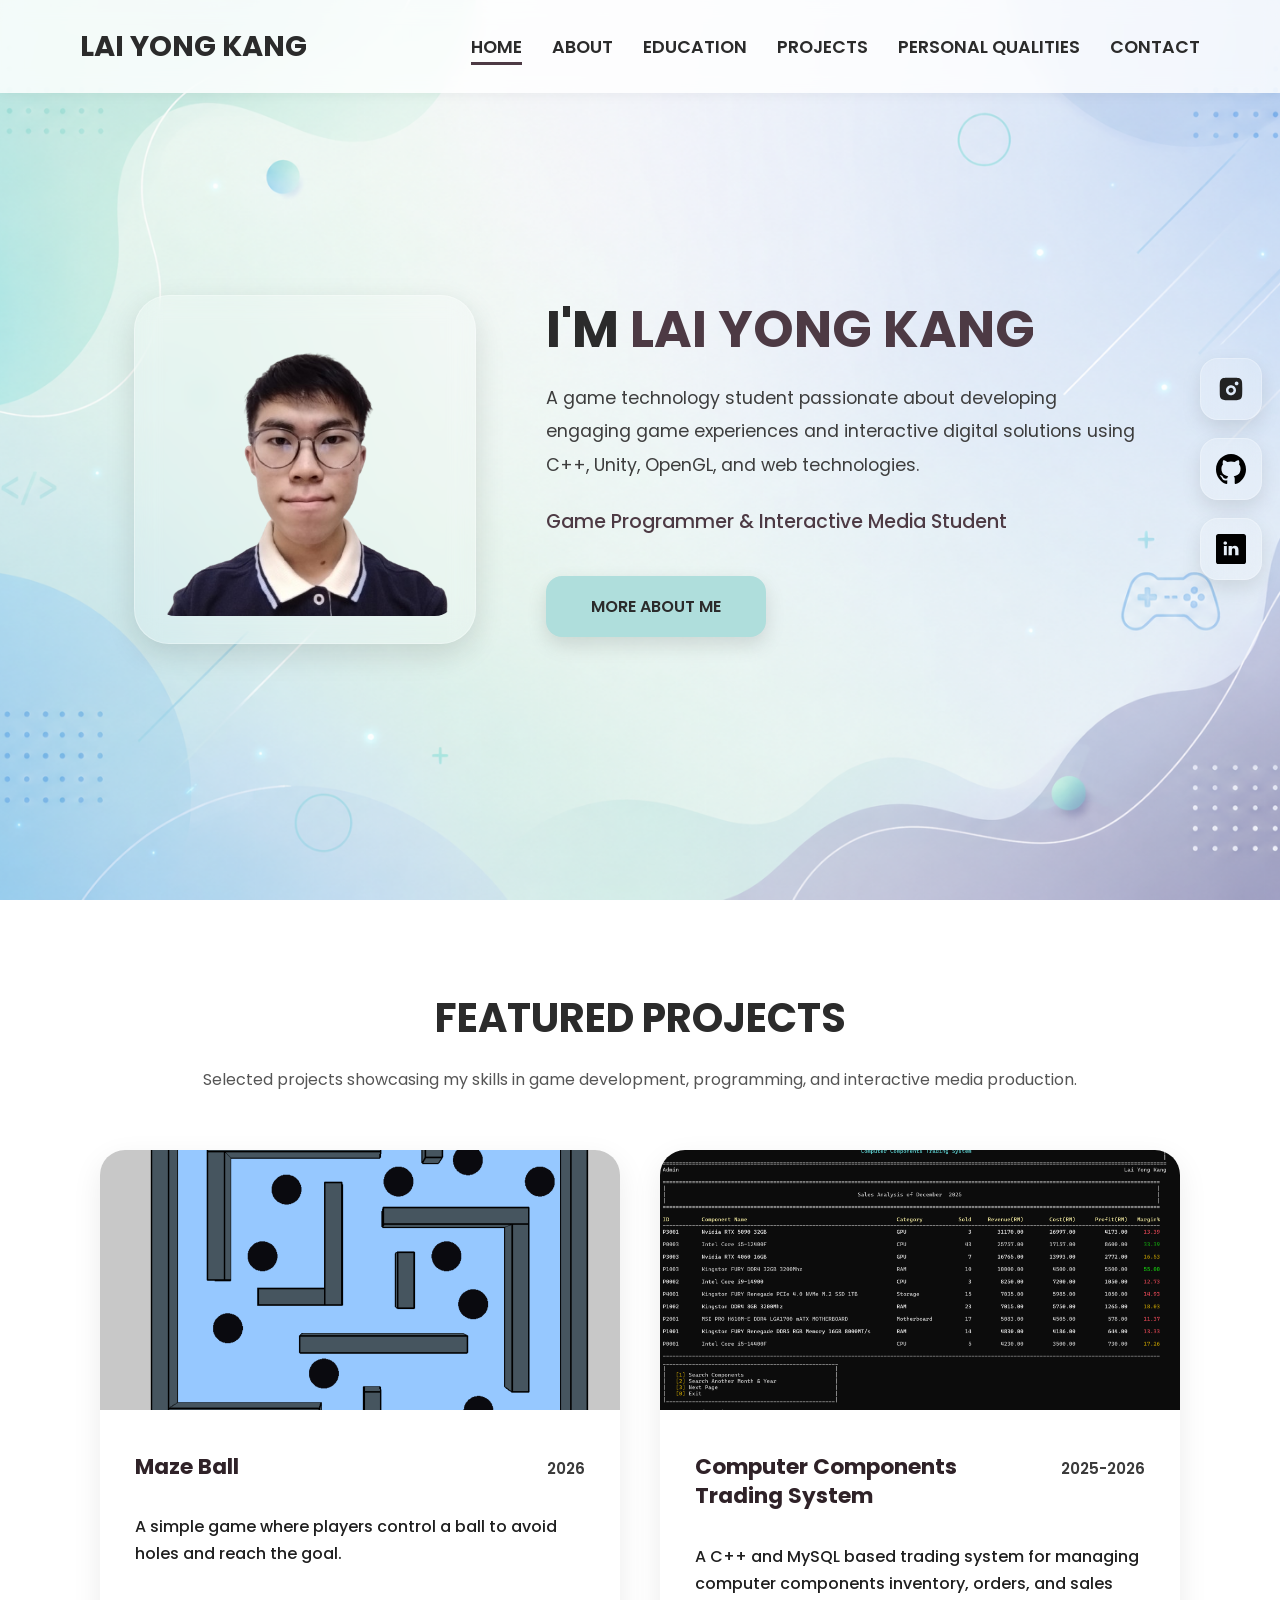
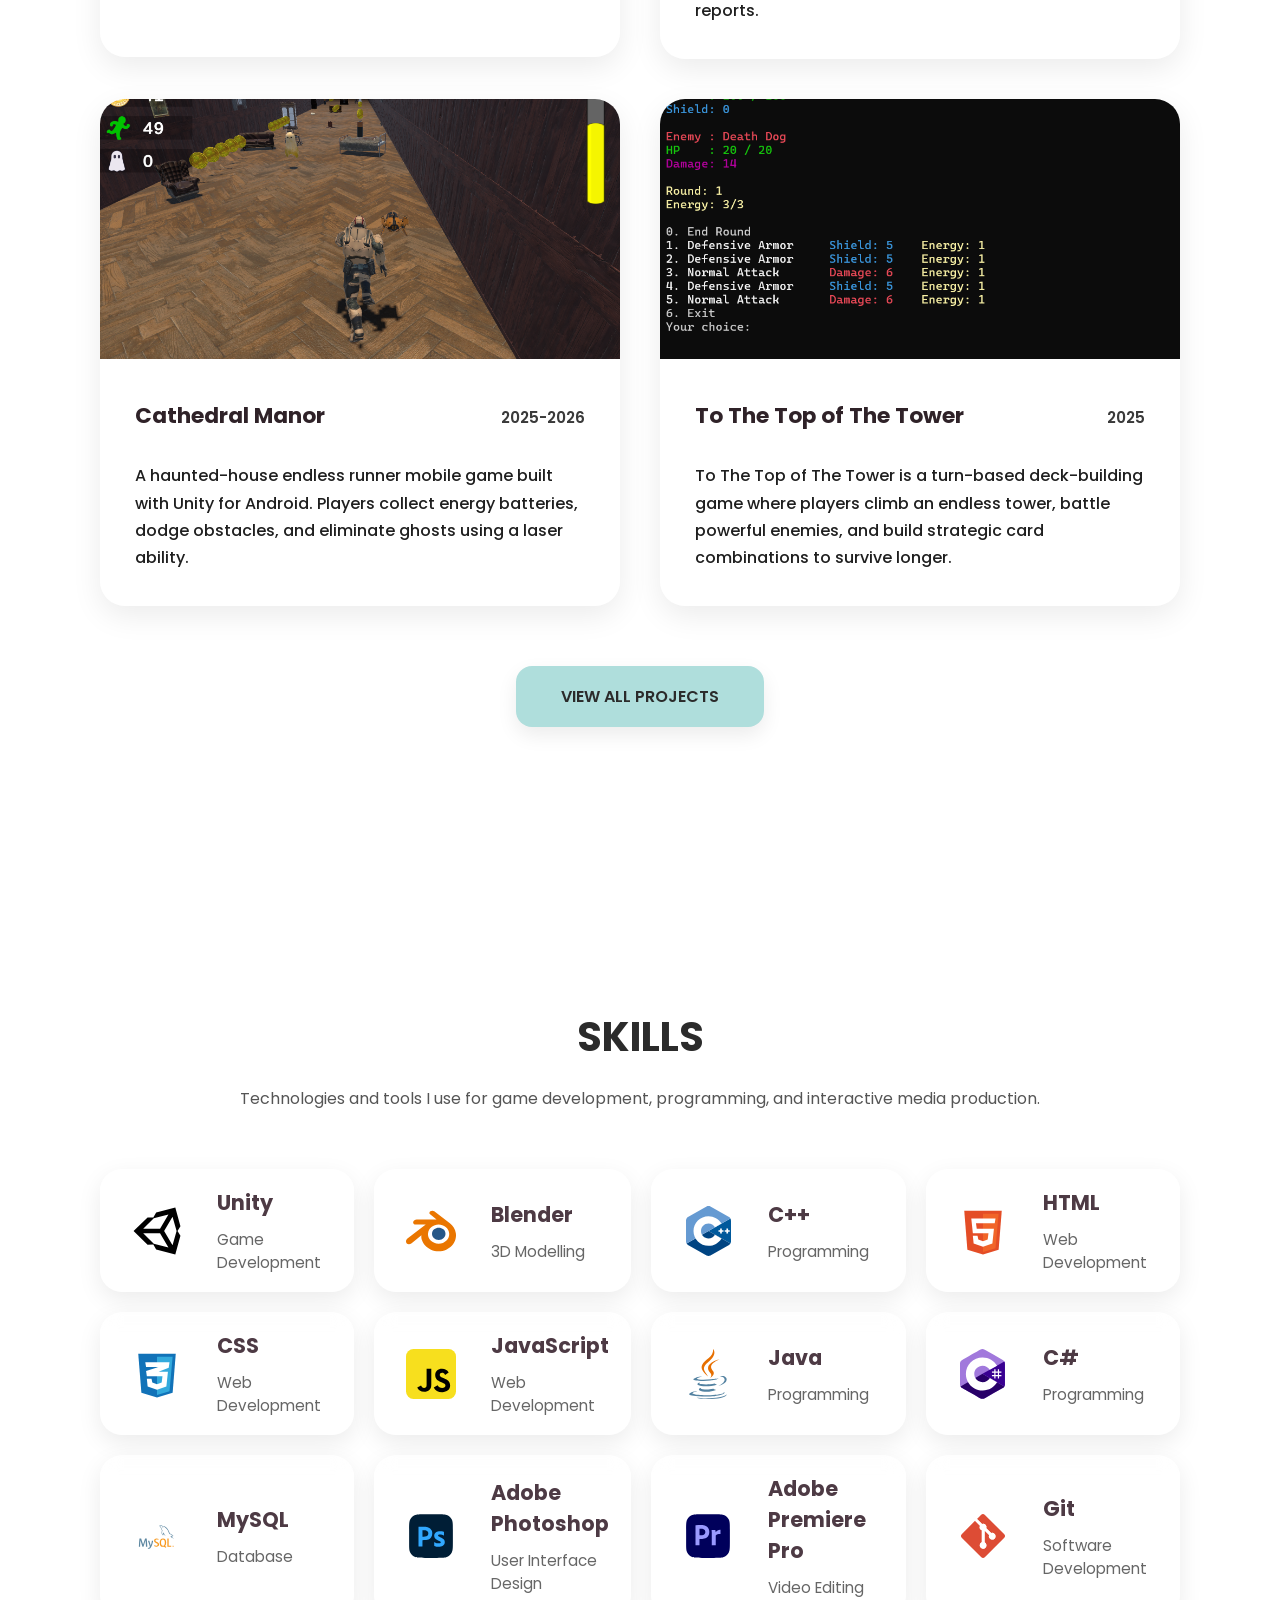
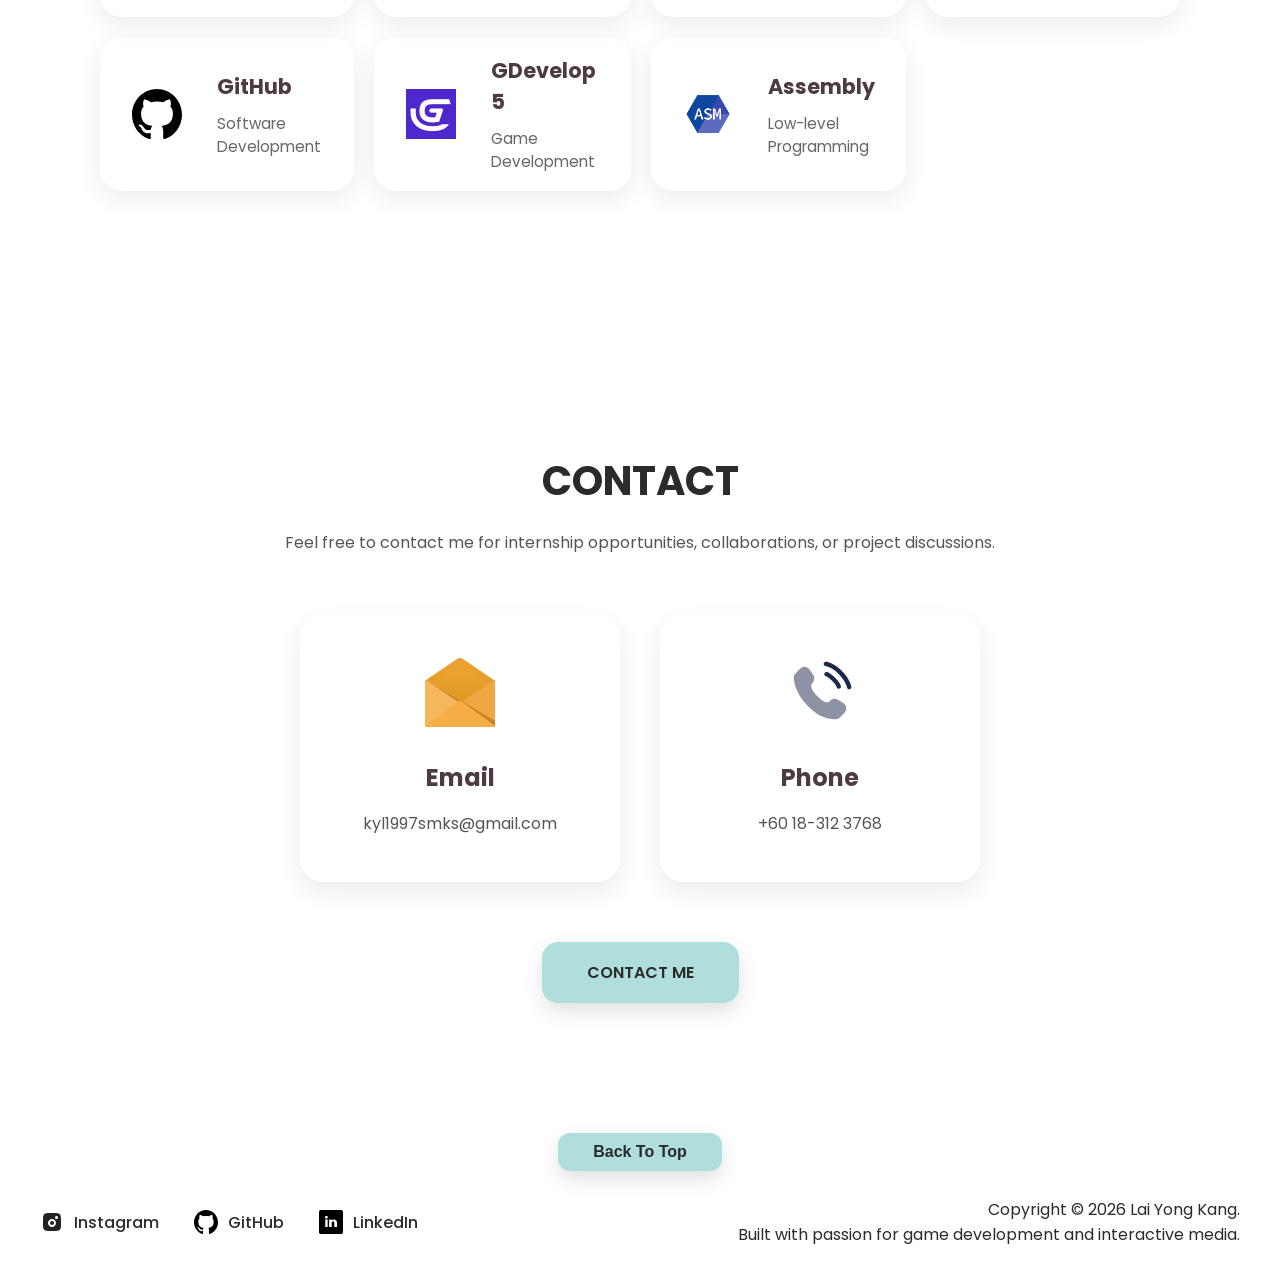
==== commit 5c6700da: "Fix footer, Polish Contact page" ====
--- a/index.html
+++ b/index.html
@@ -340,6 +340,22 @@
                 <div class="skill-card">
 
                     <div class="skill-icon">
+                        <img src="images/icons/javascript.svg" alt="JavaScript">
+                    </div>
+
+                    <div class="skill-info">
+
+                        <h3>JavaScript</h3>
+
+                        <p>Web Development</p>
+
+                    </div>
+
+                </div>
+
+                <div class="skill-card">
+
+                    <div class="skill-icon">
                         <img src="images/icons/java.svg" alt="Java">
                     </div>
 
--- a/css/style.css
+++ b/css/style.css
@@ -1654,7 +1654,7 @@
     gap: 70px;
 
     max-width: 1300px;
-    margin: 0 auto 120px auto;
+    margin: 0 auto 60px auto;
     padding: 0 100px;
 }
 
@@ -1664,19 +1664,22 @@
 
 .quality-image{
     flex: 1;
-
     background: rgba(255,255,255,0.18);
     backdrop-filter: blur(12px);
-
     padding: 18px;
-
     border-radius: 30px;
-
     border: 1px solid rgba(255,255,255,0.25);
-
     box-shadow: 0 10px 30px rgba(0,0,0,0.10);
-
     width: fit-content;
+    transition: 0.35s;
+}
+
+.quality-image:hover{
+    transform: translateY(-8px);
+
+    box-shadow:
+        0 18px 35px rgba(0,0,0,0.14),
+        0 0 20px rgba(175,222,220,0.35);
 }
 
 .quality-image img{
@@ -1690,10 +1693,25 @@
 
 .quality-content{
     flex: 1.1;
+    position: relative;
+}
+
+.quality-number{
+    position: absolute;
+
+    top: -30px;
+    right: 0;
+
+    font-size: 6rem;
+    font-weight: 700;
+
+    color: rgba(0,0,0,0.05);
+
+    z-index: -1;
 }
 
 .quality-content h2{
-    font-size: 3rem;
+    font-size: 2.5rem;
     margin-bottom: 25px;
     color: #2B2B2B;
 }
@@ -1722,43 +1740,43 @@
 }
 
 .quality-row:nth-of-type(1) .quality-image{
+    animation-delay: 0.1s;
+}
+
+.quality-row:nth-of-type(1) .quality-content{
     animation-delay: 0.2s;
 }
 
-.quality-row:nth-of-type(1) .quality-content{
+.quality-row:nth-of-type(2) .quality-image{
+    animation-delay: 0.3s;
+}
+
+.quality-row:nth-of-type(2) .quality-content{
     animation-delay: 0.4s;
 }
 
-.quality-row:nth-of-type(2) .quality-image{
+.quality-row:nth-of-type(3) .quality-image{
+    animation-delay: 0.5s;
+}
+
+.quality-row:nth-of-type(3) .quality-content{
     animation-delay: 0.6s;
 }
 
-.quality-row:nth-of-type(2) .quality-content{
+.quality-row:nth-of-type(4) .quality-image{
+    animation-delay: 0.7s;
+}
+
+.quality-row:nth-of-type(4) .quality-content{
     animation-delay: 0.8s;
 }
 
-.quality-row:nth-of-type(3) .quality-image{
+.quality-row:nth-of-type(5) .quality-image{
+    animation-delay: 0.9s;
+}
+
+.quality-row:nth-of-type(5) .quality-content{
     animation-delay: 1s;
-}
-
-.quality-row:nth-of-type(3) .quality-content{
-    animation-delay: 1.2s;
-}
-
-.quality-row:nth-of-type(4) .quality-image{
-    animation-delay: 1.4s;
-}
-
-.quality-row:nth-of-type(4) .quality-content{
-    animation-delay: 1.6s;
-}
-
-.quality-row:nth-of-type(5) .quality-image{
-    animation-delay: 1.8s;
-}
-
-.quality-row:nth-of-type(5) .quality-content{
-    animation-delay: 2s;
 }
 
 @keyframes qualityImageLeft{
@@ -1783,6 +1801,211 @@
         opacity: 1;
         transform: translateX(0);
     }
+}
+
+/* CONTACT PAGE */
+
+.contact-page{
+    max-width: 1200px;
+    margin: auto;
+    padding: 120px 80px;
+}
+
+.contact-header{
+    text-align: center;
+    margin-bottom: 70px;
+}
+
+.contact-header h1{
+    font-size: 3.5rem;
+    margin-bottom: 20px;
+}
+
+.contact-header p{
+    max-width: 800px;
+    margin: auto;
+    line-height: 2;
+    font-size: 1.1rem;
+}
+
+.contact-layout{
+    display: flex;
+    gap: 50px;
+    align-items: flex-start;
+}
+
+.contact-info{
+    flex: 1;
+}
+
+.contact-info h2{
+    font-size: 2rem;
+    margin-bottom: 20px;
+}
+
+.contact-info > p{
+    line-height: 1.9;
+    margin-bottom: 40px;
+}
+
+.info-item{
+    display: flex;
+    align-items: center;
+    gap: 20px;
+
+    margin-bottom: 30px;
+
+    padding: 15px;
+
+    border-radius: 18px;
+
+    transition: all 0.35s ease;
+
+    cursor: pointer;
+    text-decoration: none;
+    color: inherit;
+}
+
+.info-item:hover{
+    background: rgba(255,255,255,0.25);
+
+    backdrop-filter: blur(10px);
+
+    transform: translateX(12px);
+
+    box-shadow:
+        0 10px 25px rgba(0,0,0,0.10),
+        0 0 15px rgba(175,222,220,0.35);
+}
+
+.info-item img{
+    width: 55px;
+    height: 55px;
+
+    transition: 0.35s ease;
+}
+
+.info-item:hover img{
+    transform: scale(1.15) rotate(5deg);
+}
+
+.info-item h3{
+    margin-bottom: 5px;
+}
+
+.info-item h3,
+.info-item p{
+    transition: 0.35s ease;
+}
+
+.info-item:hover h3{
+    color: #4d3a44;
+}
+
+.info-item:hover p{
+    color: #2B2B2B;
+}
+
+.contact-form-box{
+    flex: 1.4;
+
+    background: rgba(255,255,255,0.18);
+
+    backdrop-filter: blur(12px);
+
+    padding: 40px;
+
+    border-radius: 30px;
+
+    box-shadow: 0 10px 30px rgba(0,0,0,0.10);
+}
+
+.contact-form-box h2{
+    margin-bottom: 25px;
+}
+
+.contact-form-box form{
+    display: flex;
+    flex-direction: column;
+    gap: 18px;
+}
+
+.contact-form-box input,
+.contact-form-box textarea{
+    width: 100%;
+
+    padding: 16px 18px;
+
+    border: none;
+
+    border-radius: 14px;
+
+    font-family: inherit;
+
+    font-size: 1rem;
+
+    background: rgba(255,255,255,0.6);
+
+    outline: none;
+}
+
+.contact-form-box textarea{
+    resize: vertical;
+}
+
+@media(max-width: 900px){
+
+    .contact-layout{
+        flex-direction: column;
+    }
+
+}
+
+/* CONTACT PAGE ANIMATION */
+
+.contact-header{
+    opacity: 0;
+    animation: riseUp 1s ease forwards;
+}
+
+.contact-info{
+    opacity: 0;
+    animation: contactLeft 1s ease forwards;
+    animation-delay: 0.3s;
+}
+
+.contact-form-box{
+    opacity: 0;
+    animation: contactRight 1s ease forwards;
+    animation-delay: 0.6s;
+}
+
+@keyframes contactLeft{
+
+    from{
+        opacity: 0;
+        transform: translateX(-80px);
+    }
+
+    to{
+        opacity: 1;
+        transform: translateX(0);
+    }
+
+}
+
+@keyframes contactRight{
+
+    from{
+        opacity: 0;
+        transform: translateX(80px);
+    }
+
+    to{
+        opacity: 1;
+        transform: translateX(0);
+    }
+
 }
 
 /* BUTTONS */
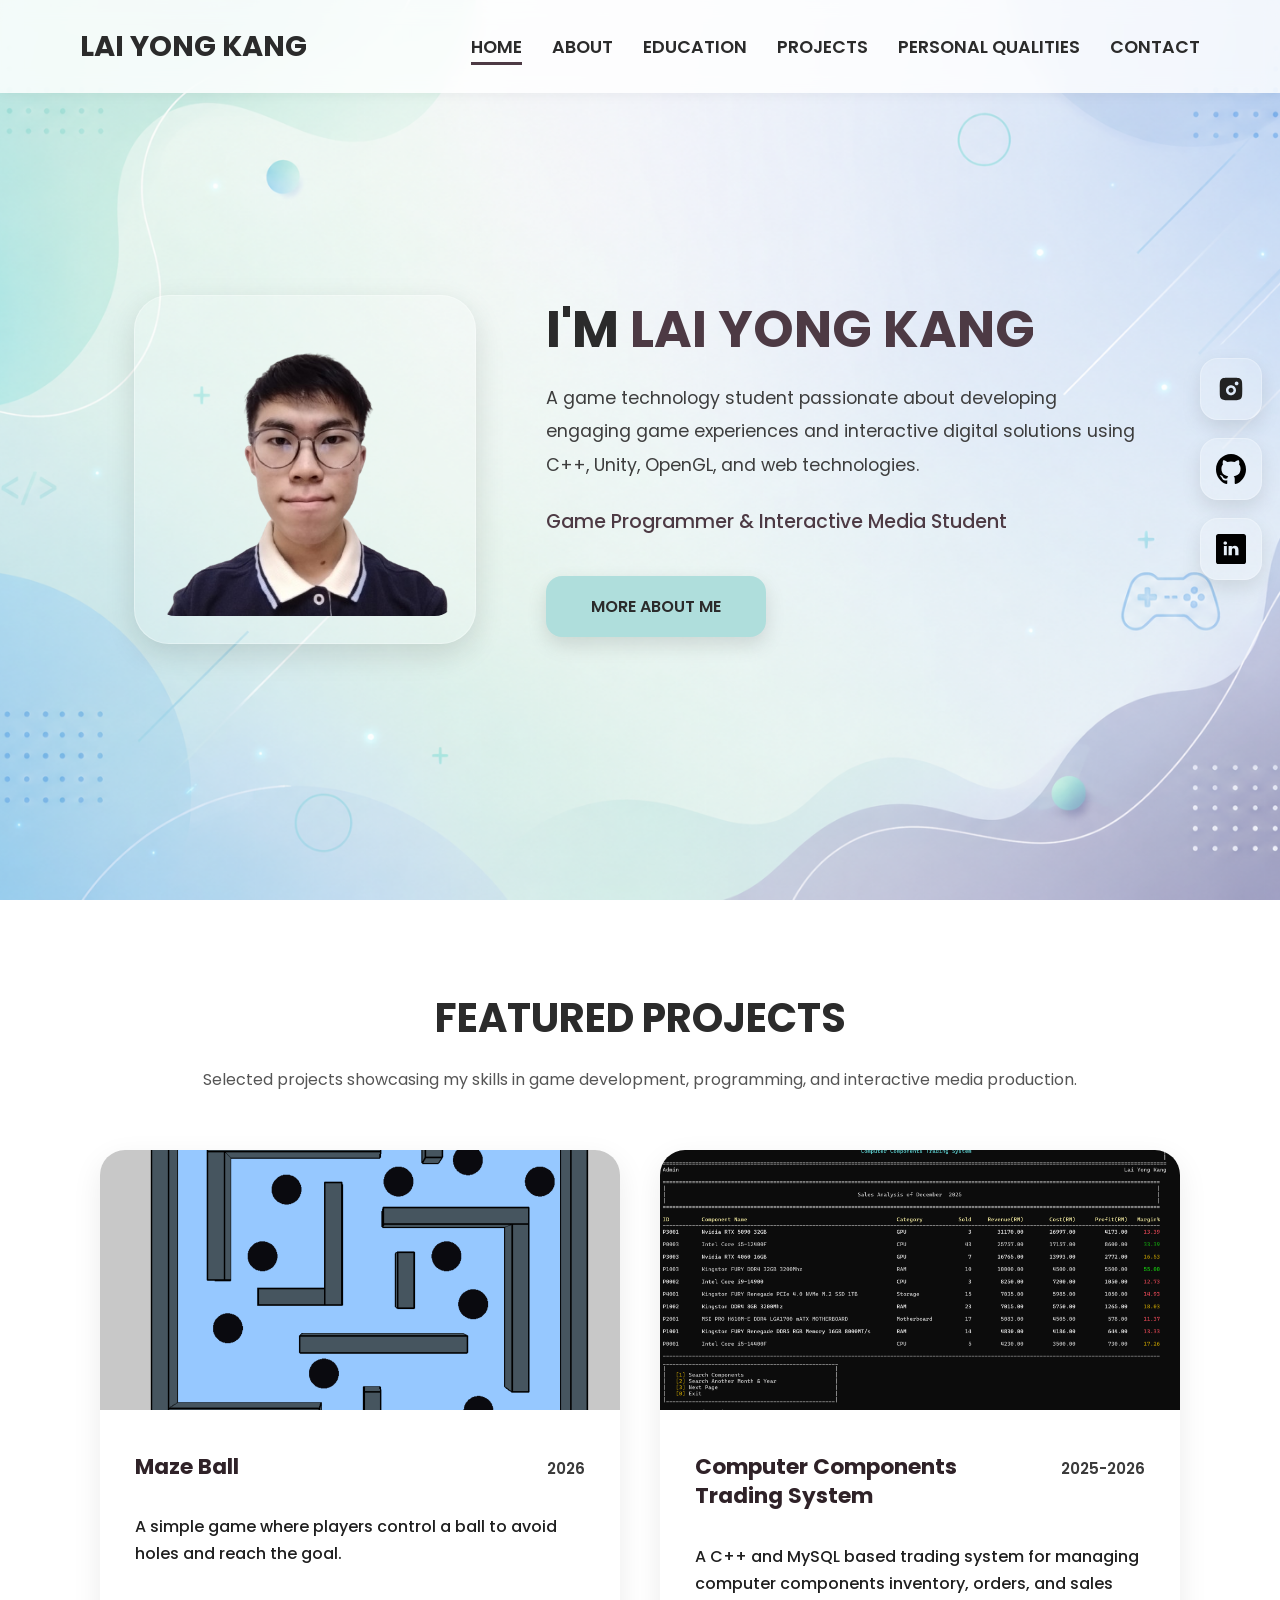
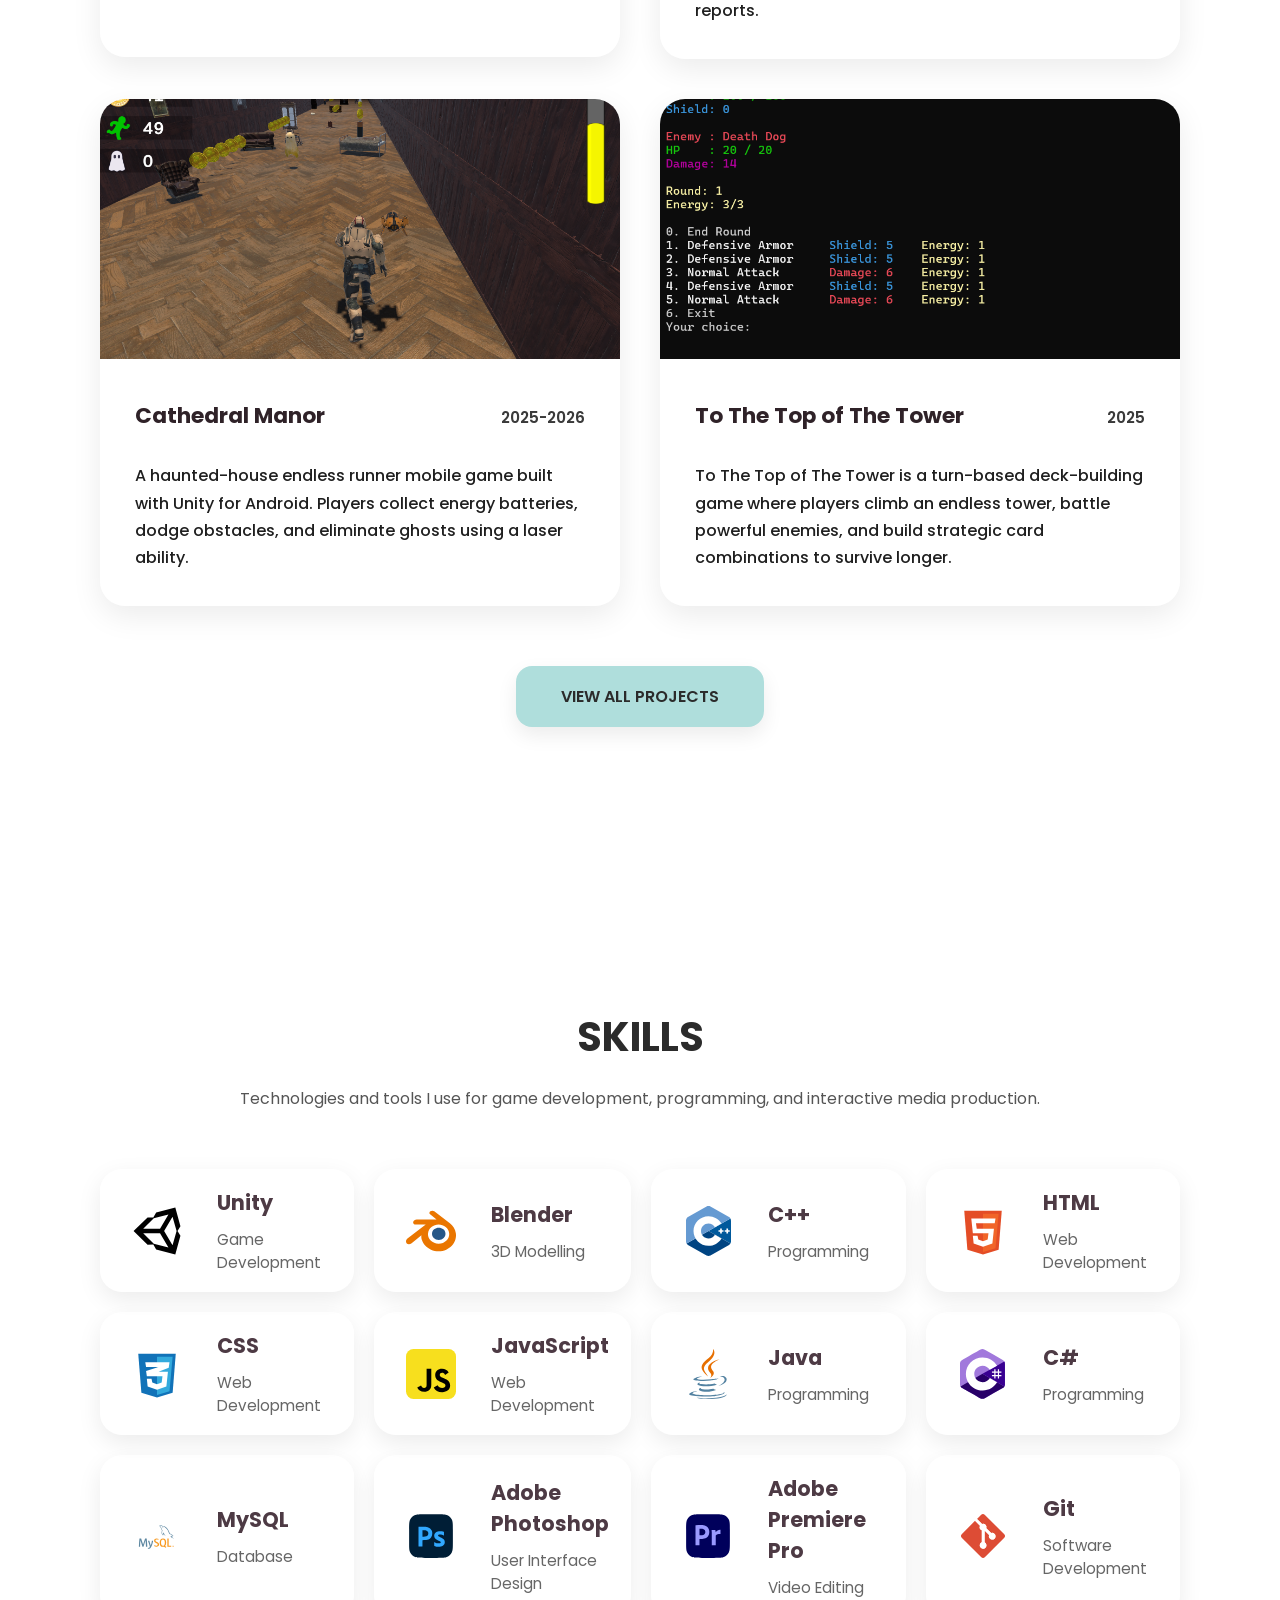
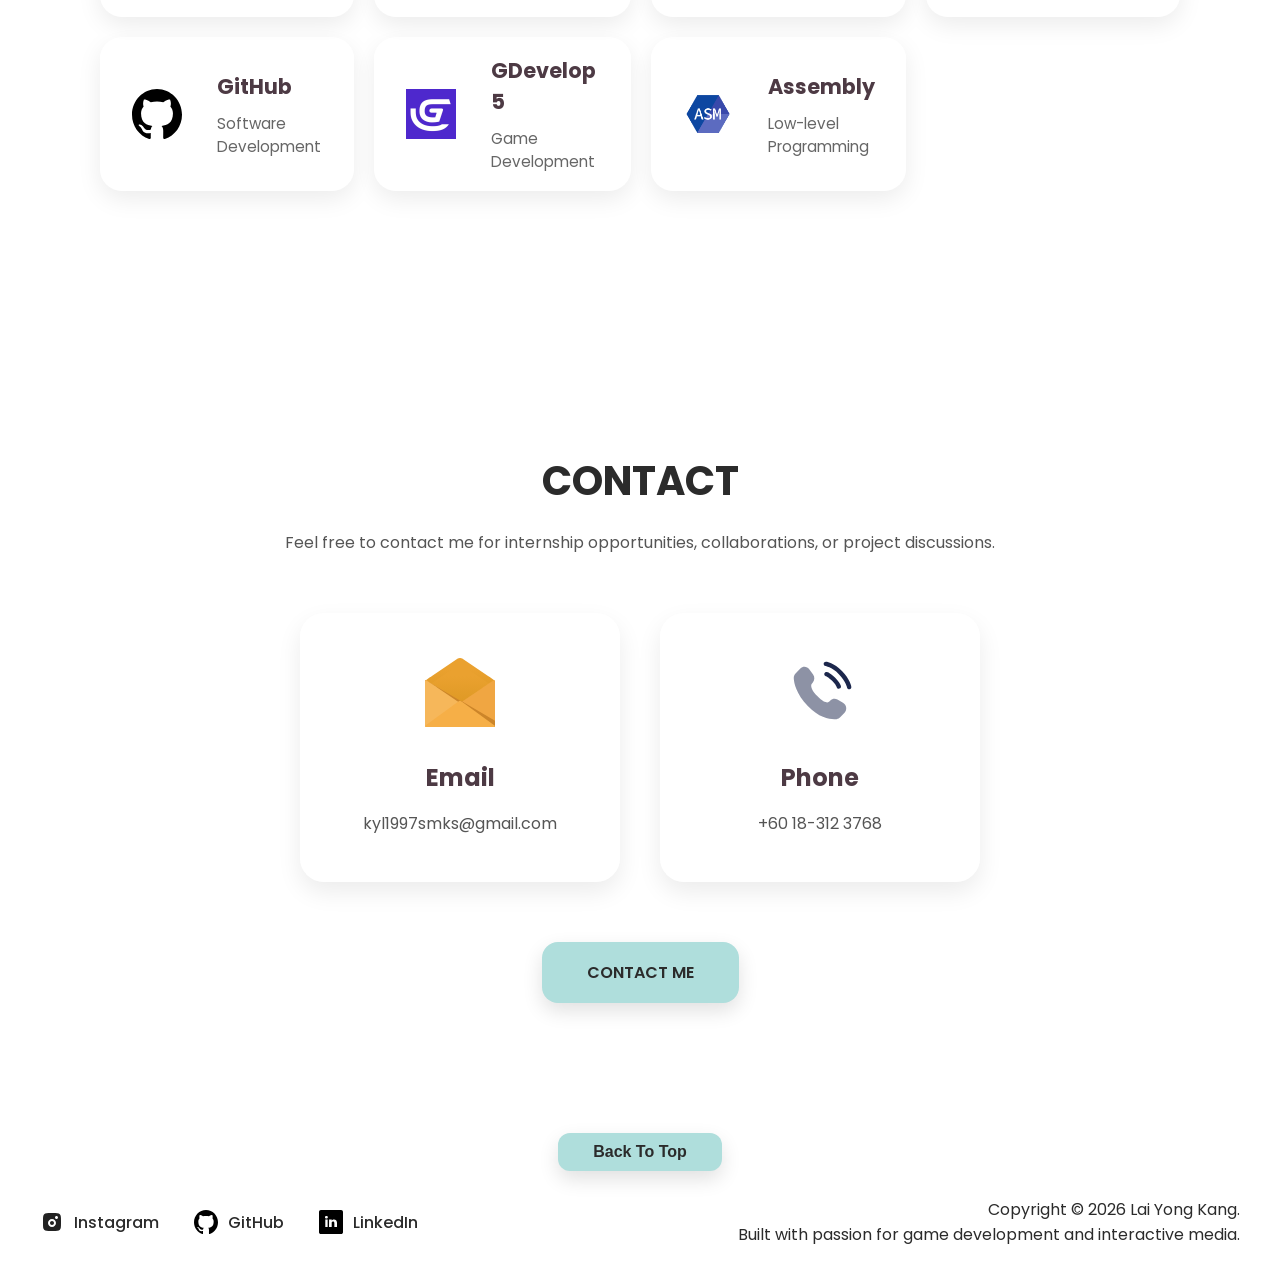
==== commit a3404c8e: "Polish all pages" ====
--- a/index.html
+++ b/index.html
@@ -33,572 +33,584 @@
             </nav>
         </header>
 
-        <section class="hero">
-
-            <div class="hero-container">
-
-                <div class="hero-image">
-
-                    <img src="images/profile.png" alt="Profile Picture">
+        <div class="page-fade">
+
+            <section class="hero">
+
+                <div class="hero-container">
+
+                    <div class="hero-image">
+
+                        <img src="images/profile.png" alt="Profile Picture">
+
+                    </div>
+
+                    <div class="hero-text">
+
+                        <h1>
+                            I'M <span>LAI YONG KANG</span>
+                        </h1>
+
+                        <p class="hero-description">
+                            A game technology student passionate about developing engaging game experiences
+                            and interactive digital solutions using C++, Unity, OpenGL, and web technologies.
+                        </p>
+
+                        <h3>
+                            Game Programmer & Interactive Media Student
+                        </h3>
+
+                        <a href="about.html" class="hero-button">
+                            MORE ABOUT ME
+                        </a>
+
+                    </div>
+
+                    <div class="hero-social-bar">
+
+                        <a href="https://www.instagram.com/yongkang116/"
+                        target="_blank">
+
+                            <img src="images/icons/insta.svg" alt="Instagram">
+
+                        </a>
+
+                        <a href="https://github.com/LaiYK02"
+                        target="_blank">
+
+                            <img src="images/icons/github.svg" alt="GitHub">
+
+                        </a>
+
+                        <a href="https://www.linkedin.com/in/yong-kang-lai-017167412/"
+                        target="_blank">
+
+                            <img src="images/icons/linkedin.svg" alt="LinkedIn">
+
+                        </a>
+
+                    </div>
 
                 </div>
 
-                <div class="hero-text">
-
-                    <h1>
-                        I'M <span>LAI YONG KANG</span>
-                    </h1>
-
-                    <p class="hero-description">
-                        A game technology student passionate about developing engaging game experiences
-                        and interactive digital solutions using C++, Unity, OpenGL, and web technologies.
-                    </p>
-
-                    <h3>
-                        Game Programmer & Interactive Media Student
-                    </h3>
-
-                    <a href="about.html" class="hero-button">
-                        MORE ABOUT ME
+            </section>
+
+            <section class="projects-preview">
+
+                <h2 class="section-title">
+                    FEATURED PROJECTS
+                </h2>
+
+                <p class="projects-subtitle">
+                    Selected projects showcasing my skills in game development,
+                    programming, and interactive media production.
+                </p>
+
+                <div class="projects-container">
+
+                    <a href="projects.html#maze-ball" class="project-link">
+
+                        <div class="project-card">
+
+                            <img src="images/maze_ball_game/maze_ball_game1.png" alt="Project 1" class="project-image">
+                            
+                            <div class="project-overlay">
+
+                                <img src="images/icons/external-link.svg" alt="View Project">
+
+                            </div>
+
+                            <div class="project-content">
+
+                                <div class="project-title">
+
+                                    <h3>Maze Ball</h3>
+
+                                    <span>2026</span>
+
+                                </div>
+
+                                <p>
+                                    A simple game where players control a ball to avoid holes and reach the goal.
+                                </p>
+
+                            </div>
+
+                        </div>
+
                     </a>
 
+                    <a href="projects.html#trading-system" class="project-link">
+
+                        <div class="project-card">
+
+                            <img src="images/trading_system/trading_system4.png" alt="Project 2" class="project-image">
+
+                            <div class="project-overlay">
+
+                                <img src="images/icons/external-link.svg" alt="View Project">
+
+                            </div>
+
+                            <div class="project-content">
+
+                                <div class="project-title">
+
+                                    <h3>Computer Components<br>Trading System</h3>
+
+                                    <span>2025-2026</span>
+
+                                </div>
+
+                                <p>
+                                    A C++ and MySQL based trading system for managing computer components inventory, orders, and sales reports.
+                                </p>
+
+                            </div>
+
+                        </div>
+
+                    </a>
+
+                    <a href="projects.html#cathedral-manor" class="project-link">
+
+                        <div class="project-card">
+
+                            <img src="images/cathedral_manor/cathedral_manor3.png" alt="Project 3" class="project-image">
+
+                            <div class="project-overlay">
+
+                                <img src="images/icons/external-link.svg" alt="View Project">
+
+                            </div>
+
+                            <div class="project-content">
+
+                                <div class="project-title">
+
+                                    <h3>Cathedral Manor</h3>
+
+                                    <span>2025-2026</span>
+
+                                </div>
+
+                                <p>
+                                    A haunted-house endless runner mobile game built with Unity for Android.
+                                    Players collect energy batteries, dodge obstacles, and eliminate ghosts using a laser ability.
+                                </p>
+
+                            </div>
+
+                        </div>
+
+                    </a>
+
+                    <a href="projects.html#top-of-the-tower" class="project-link">
+
+                        <div class="project-card">
+
+                            <img src="images/top_of_the_tower/gameplay.png" alt="Project 4" class="project-image">
+
+                            <div class="project-overlay">
+
+                                <img src="images/icons/external-link.svg" alt="View Project">
+
+                            </div>
+
+                            <div class="project-content">
+
+                                <div class="project-title">
+
+                                    <h3>To The Top of The Tower</h3>
+
+                                    <span>2025</span>
+
+                                </div>
+
+                                <p>
+                                    To The Top of The Tower is a turn-based deck-building game where players climb an endless tower,
+                                    battle powerful enemies, and build strategic card combinations to survive longer.
+                                </p>
+
+                            </div>
+
+                        </div>
+
+                    </a>
+
                 </div>
 
-                <div class="hero-social-bar">
-
-                    <a href="https://www.instagram.com/yongkang116/"
-                    target="_blank">
-
-                        <img src="images/icons/insta.svg" alt="Instagram">
-
-                    </a>
-
-                    <a href="https://github.com/LaiYK02"
-                    target="_blank">
-
-                        <img src="images/icons/github.svg" alt="GitHub">
-
-                    </a>
-
-                    <a href="https://www.linkedin.com/in/yong-kang-lai-017167412/"
-                    target="_blank">
-
-                        <img src="images/icons/linkedin.svg" alt="LinkedIn">
-
-                    </a>
+                <a href="projects.html" class="projects-button">
+                    VIEW ALL PROJECTS
+                </a>
+
+            </section>
+
+            <section class="skills-section">
+
+                <h2 class="section-title">
+                    SKILLS
+                </h2>
+
+                <p class="skills-subtitle">
+                    Technologies and tools I use for game development,
+                    programming, and interactive media production.
+                </p>
+
+                <div class="skills-container">
+
+                    <div class="skill-card">
+
+                        <div class="skill-icon">
+                            <img src="images/icons/unity.svg" alt="Unity">
+                        </div>
+
+                        <div class="skill-info">
+
+                            <h3>Unity</h3>
+
+                            <p>Game Development</p>
+                            
+                        </div>
+
+                    </div>
+
+                    <div class="skill-card">
+
+                        <div class="skill-icon">
+                            <img src="images/icons/blender.svg" alt="Blender">
+                        </div>
+
+                        <div class="skill-info">
+
+                            <h3>Blender</h3>
+
+                            <p>3D Modelling</p>
+
+                        </div>
+
+                    </div>
+
+                    <div class="skill-card">
+
+                        <div class="skill-icon">
+                            <img src="images/icons/cpp.svg" alt="C++">
+                        </div>
+
+                        <div class="skill-info">
+
+                            <h3>C++</h3>
+
+                            <p>Programming</p>
+
+                        </div>
+
+                    </div>
+
+                    <div class="skill-card">
+
+                        <div class="skill-icon">
+                            <img src="images/icons/html.svg" alt="HTML">
+                        </div>
+
+                        <div class="skill-info">
+
+                            <h3>HTML</h3>
+
+                            <p>Web Development</p>
+
+                        </div>
+
+                    </div>
+
+                    <div class="skill-card">
+
+                        <div class="skill-icon">
+                            <img src="images/icons/css.svg" alt="CSS">
+                        </div>
+
+                        <div class="skill-info">
+
+                            <h3>CSS</h3>
+
+                            <p>Web Development</p>
+
+                        </div>
+
+                    </div>
+
+                    <div class="skill-card">
+
+                        <div class="skill-icon">
+                            <img src="images/icons/javascript.svg" alt="JavaScript">
+                        </div>
+
+                        <div class="skill-info">
+
+                            <h3>JavaScript</h3>
+
+                            <p>Web Development</p>
+
+                        </div>
+
+                    </div>
+
+                    <div class="skill-card">
+
+                        <div class="skill-icon">
+                            <img src="images/icons/java.svg" alt="Java">
+                        </div>
+
+                        <div class="skill-info">
+
+                            <h3>Java</h3>
+
+                            <p>Programming</p>
+
+                        </div>
+
+                    </div>
+
+                    <div class="skill-card">
+
+                        <div class="skill-icon">
+                            <img src="images/icons/csharp.svg" alt="C#">
+                        </div>
+
+                        <div class="skill-info">
+
+                            <h3>C#</h3>
+
+                            <p>Programming</p>
+
+                        </div>
+
+                    </div>
+
+                    <div class="skill-card">
+
+                        <div class="skill-icon">
+                            <img src="images/icons/mysql.svg" alt="MySQL">
+                        </div>
+
+                        <div class="skill-info">
+
+                            <h3>MySQL</h3>
+
+                            <p>Database</p>
+
+                        </div>
+
+                    </div>
+
+                    <div class="skill-card">
+
+                        <div class="skill-icon">
+                            <img src="images/icons/photoshop.svg" alt="Photoshop">
+                        </div>
+
+                        <div class="skill-info">
+
+                            <h3>Adobe Photoshop</h3>
+
+                            <p>User Interface Design</p>
+
+                        </div>
+
+                    </div>
+
+                    <div class="skill-card">
+
+                        <div class="skill-icon">
+                            <img src="images/icons/premiere.svg" alt="Premiere Pro">
+                        </div>
+
+                        <div class="skill-info">
+
+                            <h3>Adobe Premiere Pro</h3>
+
+                            <p>Video Editing</p>
+
+                        </div>
+
+                    </div>
+
+                    <div class="skill-card">
+
+                        <div class="skill-icon">
+                            <img src="images/icons/git.svg" alt="Premiere Pro">
+                        </div>
+
+                        <div class="skill-info">
+
+                            <h3>Git</h3>
+
+                            <p>Software Development</p>
+
+                        </div>
+
+                    </div>
+
+                    <div class="skill-card">
+
+                        <div class="skill-icon">
+                            <img src="images/icons/github.svg" alt="GitHub">
+                        </div>
+
+                        <div class="skill-info">
+
+                            <h3>GitHub</h3>
+
+                            <p>Software Development</p>
+
+                        </div>
+
+                    </div>
+
+                    <div class="skill-card">
+
+                        <div class="skill-icon">
+                            <img src="images/icons/gdevelop5.jpeg" alt="GDevelop 5">
+                        </div>
+
+                        <div class="skill-info">
+
+                            <h3>GDevelop 5</h3>
+
+                            <p>Game Development</p>
+
+                        </div>
+
+                    </div>
+
+                    <div class="skill-card">
+
+                        <div class="skill-icon">
+                            <img src="images/icons/assembly.png" alt="Assembly">
+                        </div>
+
+                        <div class="skill-info">
+
+                            <h3>Assembly</h3>
+
+                            <p>Low-level Programming</p>
+
+                        </div>
+
+                    </div>
 
                 </div>
 
+            </section>
+
+            <section class="contact-section">
+
+                <h2 class="section-title">
+                    CONTACT
+                </h2>
+
+                <p class="contact-subtitle">
+                    Feel free to contact me for internship opportunities,
+                    collaborations, or project discussions.
+                </p>
+
+                <div class="contact-container">
+
+                    <div class="contact-card copy-card"
+                        data-copy="kyl1997smks@gmail.com"
+                        data-type="email">
+
+                        <img src="images/icons/email.svg" alt="Email Icon">
+
+                        <h3>Email</h3>
+
+                        <p>kyl1997smks@gmail.com</p>
+
+                    </div>
+
+                    <div class="contact-card copy-card"
+                        data-copy="+60 18-312 3768"
+                        data-type="phone">
+
+                        <img src="images/icons/phone.svg" alt="Phone Icon">
+
+                        <h3>Phone</h3>
+
+                        <p>+60 18-312 3768</p>
+
+                    </div>
+
+                </div>
+
+                <a href="contact.html" class="contact-button">
+                    CONTACT ME
+                </a>
+
+            </section>
+
+            <button id="backToTop" class="back-to-top">
+                Back To Top
+            </button>
+
+            <footer class="footer">
+
+                <div class="footer-container">
+
+                    <div class="footer-left">
+
+                        <a href="https://www.instagram.com/yongkang116/"
+                        target="_blank"
+                        class="footer-social">
+
+                            <img src="images/icons/insta.svg" alt="Instagram">
+
+                            <span>Instagram</span>
+
+                        </a>
+
+                        <a href="https://github.com/LaiYK02"
+                        target="_blank"
+                        class="footer-social">
+
+                            <img src="images/icons/github.svg" alt="GitHub">
+
+                            <span>GitHub</span>
+
+                        </a>
+
+                        <a href="https://www.linkedin.com/in/yong-kang-lai-017167412/"
+                        target="_blank"
+                        class="footer-social">
+
+                            <img src="images/icons/linkedin.svg" alt="LinkedIn">
+
+                            <span>LinkedIn</span>
+
+                        </a>
+
+                    </div>
+
+                    <div class="footer-right">
+
+                        <p>
+                            Copyright © 2026 Lai Yong Kang.
+                        </p>
+
+                        <span>
+                            Built with passion for game development and interactive media.
+                        </span>
+
+                    </div>
+
+                </div>
+
+            </footer>
+
+            <div id="copyMessage" class="copy-message">
+                Copied successfully!
             </div>
 
-        </section>
-
-        <section class="projects-preview">
-
-            <h2 class="section-title">
-                FEATURED PROJECTS
-            </h2>
-
-            <p class="projects-subtitle">
-                Selected projects showcasing my skills in game development,
-                programming, and interactive media production.
-            </p>
-
-            <div class="projects-container">
-
-                <a href="projects.html#maze-ball" class="project-link">
-
-                    <div class="project-card">
-
-                        <img src="images/maze_ball_game/maze_ball_game1.png" alt="Project 1" class="project-image">
-                        
-                        <div class="project-overlay">
-
-                            <img src="images/icons/external-link.svg" alt="View Project">
-
-                        </div>
-
-                        <div class="project-content">
-
-                            <div class="project-title">
-
-                                <h3>Maze Ball</h3>
-
-                                <span>2026</span>
-
-                            </div>
-
-                            <p>
-                                A simple game where players control a ball to avoid holes and reach the goal.
-                            </p>
-
-                        </div>
-
-                    </div>
-
-                </a>
-
-                <a href="projects.html#trading-system" class="project-link">
-
-                    <div class="project-card">
-
-                        <img src="images/trading_system/trading_system4.png" alt="Project 2" class="project-image">
-
-                        <div class="project-overlay">
-
-                            <img src="images/icons/external-link.svg" alt="View Project">
-
-                        </div>
-
-                        <div class="project-content">
-
-                            <div class="project-title">
-
-                                <h3>Computer Components<br>Trading System</h3>
-
-                                <span>2025-2026</span>
-
-                            </div>
-
-                            <p>
-                                A C++ and MySQL based trading system for managing computer components inventory, orders, and sales reports.
-                            </p>
-
-                        </div>
-
-                    </div>
-
-                </a>
-
-                <a href="projects.html#cathedral-manor" class="project-link">
-
-                    <div class="project-card">
-
-                        <img src="images/cathedral_manor/cathedral_manor3.png" alt="Project 3" class="project-image">
-
-                        <div class="project-overlay">
-
-                            <img src="images/icons/external-link.svg" alt="View Project">
-
-                        </div>
-
-                        <div class="project-content">
-
-                            <div class="project-title">
-
-                                <h3>Cathedral Manor</h3>
-
-                                <span>2025-2026</span>
-
-                            </div>
-
-                            <p>
-                                A haunted-house endless runner mobile game built with Unity for Android.
-                                Players collect energy batteries, dodge obstacles, and eliminate ghosts using a laser ability.
-                            </p>
-
-                        </div>
-
-                    </div>
-
-                </a>
-
-                <a href="projects.html#top-of-the-tower" class="project-link">
-
-                    <div class="project-card">
-
-                        <img src="images/top_of_the_tower/gameplay.png" alt="Project 4" class="project-image">
-
-                        <div class="project-overlay">
-
-                            <img src="images/icons/external-link.svg" alt="View Project">
-
-                        </div>
-
-                        <div class="project-content">
-
-                            <div class="project-title">
-
-                                <h3>To The Top of The Tower</h3>
-
-                                <span>2025</span>
-
-                            </div>
-
-                            <p>
-                                To The Top of The Tower is a turn-based deck-building game where players climb an endless tower,
-                                battle powerful enemies, and build strategic card combinations to survive longer.
-                            </p>
-
-                        </div>
-
-                    </div>
-
-                </a>
-
-            </div>
-
-            <a href="projects.html" class="projects-button">
-                VIEW ALL PROJECTS
-            </a>
-
-        </section>
-
-        <section class="skills-section">
-
-            <h2 class="section-title">
-                SKILLS
-            </h2>
-
-            <p class="skills-subtitle">
-                Technologies and tools I use for game development,
-                programming, and interactive media production.
-            </p>
-
-            <div class="skills-container">
-
-                <div class="skill-card">
-
-                    <div class="skill-icon">
-                        <img src="images/icons/unity.svg" alt="Unity">
-                    </div>
-
-                    <div class="skill-info">
-
-                        <h3>Unity</h3>
-
-                        <p>Game Development</p>
-                        
-                    </div>
-
-                </div>
-
-                <div class="skill-card">
-
-                    <div class="skill-icon">
-                        <img src="images/icons/blender.svg" alt="Blender">
-                    </div>
-
-                    <div class="skill-info">
-
-                        <h3>Blender</h3>
-
-                        <p>3D Modelling</p>
-
-                    </div>
-
-                </div>
-
-                <div class="skill-card">
-
-                    <div class="skill-icon">
-                        <img src="images/icons/cpp.svg" alt="C++">
-                    </div>
-
-                    <div class="skill-info">
-
-                        <h3>C++</h3>
-
-                        <p>Programming</p>
-
-                    </div>
-
-                </div>
-
-                <div class="skill-card">
-
-                    <div class="skill-icon">
-                        <img src="images/icons/html.svg" alt="HTML">
-                    </div>
-
-                    <div class="skill-info">
-
-                        <h3>HTML</h3>
-
-                        <p>Web Development</p>
-
-                    </div>
-
-                </div>
-
-                <div class="skill-card">
-
-                    <div class="skill-icon">
-                        <img src="images/icons/css.svg" alt="CSS">
-                    </div>
-
-                    <div class="skill-info">
-
-                        <h3>CSS</h3>
-
-                        <p>Web Development</p>
-
-                    </div>
-
-                </div>
-
-                <div class="skill-card">
-
-                    <div class="skill-icon">
-                        <img src="images/icons/javascript.svg" alt="JavaScript">
-                    </div>
-
-                    <div class="skill-info">
-
-                        <h3>JavaScript</h3>
-
-                        <p>Web Development</p>
-
-                    </div>
-
-                </div>
-
-                <div class="skill-card">
-
-                    <div class="skill-icon">
-                        <img src="images/icons/java.svg" alt="Java">
-                    </div>
-
-                    <div class="skill-info">
-
-                        <h3>Java</h3>
-
-                        <p>Programming</p>
-
-                    </div>
-
-                </div>
-
-                <div class="skill-card">
-
-                    <div class="skill-icon">
-                        <img src="images/icons/csharp.svg" alt="C#">
-                    </div>
-
-                    <div class="skill-info">
-
-                        <h3>C#</h3>
-
-                        <p>Programming</p>
-
-                    </div>
-
-                </div>
-
-                <div class="skill-card">
-
-                    <div class="skill-icon">
-                        <img src="images/icons/mysql.svg" alt="MySQL">
-                    </div>
-
-                    <div class="skill-info">
-
-                        <h3>MySQL</h3>
-
-                        <p>Database</p>
-
-                    </div>
-
-                </div>
-
-                <div class="skill-card">
-
-                    <div class="skill-icon">
-                        <img src="images/icons/photoshop.svg" alt="Photoshop">
-                    </div>
-
-                    <div class="skill-info">
-
-                        <h3>Adobe Photoshop</h3>
-
-                        <p>User Interface Design</p>
-
-                    </div>
-
-                </div>
-
-                <div class="skill-card">
-
-                    <div class="skill-icon">
-                        <img src="images/icons/premiere.svg" alt="Premiere Pro">
-                    </div>
-
-                    <div class="skill-info">
-
-                        <h3>Adobe Premiere Pro</h3>
-
-                        <p>Video Editing</p>
-
-                    </div>
-
-                </div>
-
-                <div class="skill-card">
-
-                    <div class="skill-icon">
-                        <img src="images/icons/git.svg" alt="Premiere Pro">
-                    </div>
-
-                    <div class="skill-info">
-
-                        <h3>Git</h3>
-
-                        <p>Software Development</p>
-
-                    </div>
-
-                </div>
-
-                <div class="skill-card">
-
-                    <div class="skill-icon">
-                        <img src="images/icons/github.svg" alt="GitHub">
-                    </div>
-
-                    <div class="skill-info">
-
-                        <h3>GitHub</h3>
-
-                        <p>Software Development</p>
-
-                    </div>
-
-                </div>
-
-                <div class="skill-card">
-
-                    <div class="skill-icon">
-                        <img src="images/icons/gdevelop5.jpeg" alt="GDevelop 5">
-                    </div>
-
-                    <div class="skill-info">
-
-                        <h3>GDevelop 5</h3>
-
-                        <p>Game Development</p>
-
-                    </div>
-
-                </div>
-
-                <div class="skill-card">
-
-                    <div class="skill-icon">
-                        <img src="images/icons/assembly.png" alt="Assembly">
-                    </div>
-
-                    <div class="skill-info">
-
-                        <h3>Assembly</h3>
-
-                        <p>Low-level Programming</p>
-
-                    </div>
-
-                </div>
-
-            </div>
-
-        </section>
-
-        <section class="contact-section">
-
-            <h2 class="section-title">
-                CONTACT
-            </h2>
-
-            <p class="contact-subtitle">
-                Feel free to contact me for internship opportunities,
-                collaborations, or project discussions.
-            </p>
-
-            <div class="contact-container">
-
-                <div class="contact-card">
-
-                    <img src="images/icons/email.svg" alt="Email Icon">
-
-                    <h3>Email</h3>
-
-                    <p>kyl1997smks@gmail.com</p>
-
-                </div>
-
-                <div class="contact-card">
-
-                    <img src="images/icons/phone.svg" alt="Phone Icon">
-
-                    <h3>Phone</h3>
-
-                    <p>+60 18-312 3768</p>
-
-                </div>
-
-            </div>
-
-            <a href="contact.html" class="contact-button">
-                CONTACT ME
-            </a>
-
-        </section>
-
-        <button id="backToTop" class="back-to-top">
-            Back To Top
-        </button>
-
-        <footer class="footer">
-
-            <div class="footer-container">
-
-                <div class="footer-left">
-
-                    <a href="https://www.instagram.com/yongkang116/"
-                    target="_blank"
-                    class="footer-social">
-
-                        <img src="images/icons/insta.svg" alt="Instagram">
-
-                        <span>Instagram</span>
-
-                    </a>
-
-                    <a href="https://github.com/LaiYK02"
-                    target="_blank"
-                    class="footer-social">
-
-                        <img src="images/icons/github.svg" alt="GitHub">
-
-                        <span>GitHub</span>
-
-                    </a>
-
-                    <a href="https://www.linkedin.com/in/yong-kang-lai-017167412/"
-                    target="_blank"
-                    class="footer-social">
-
-                        <img src="images/icons/linkedin.svg" alt="LinkedIn">
-
-                        <span>LinkedIn</span>
-
-                    </a>
-
-                </div>
-
-                <div class="footer-right">
-
-                    <p>
-                        Copyright © 2026 Lai Yong Kang.
-                    </p>
-
-                    <span>
-                        Built with passion for game development and interactive media.
-                    </span>
-
-                </div>
-
-            </div>
-
-        </footer>
+        </div>
 
         <script src="js/script.js"></script>
     </body>
--- a/css/style.css
+++ b/css/style.css
@@ -28,6 +28,25 @@
     overflow-x: hidden;
 }
 
+.page-fade{
+    opacity: 0;
+    animation: pageFadeIn 0.9s ease forwards;
+}
+
+@keyframes pageFadeIn{
+
+    from{
+        opacity: 0;
+        transform: translateY(20px);
+    }
+
+    to{
+        opacity: 1;
+        transform: translateY(0);
+    }
+
+}
+
 /* NAVBAR */
 
 .navbar{
@@ -56,6 +75,23 @@
     transition: transform 0.45s cubic-bezier(0.22, 1, 0.36, 1);
 
     box-shadow: 0 2px 12px rgba(0,0,0,0.05);
+
+    opacity: 0;
+    animation: navbarFade 0.8s ease forwards;
+}
+
+@keyframes navbarFade{
+
+    from{
+        opacity: 0;
+        transform: translateY(-30px);
+    }
+
+    to{
+        opacity: 1;
+        transform: translateY(0);
+    }
+
 }
 
 .navbar-hidden{
@@ -682,6 +718,52 @@
     color: #555;
 
     line-height: 1.7;
+}
+
+.copy-card{
+    cursor: pointer;
+}
+
+.copy-message{
+    position: fixed;
+
+    top: 100px;
+    left: 50%;
+
+    transform: translateX(-50%) translateY(-20px);
+
+    background: #AFDEDC;
+    color: #2B2B2B;
+
+    padding: 16px 28px;
+
+    border-radius: 15px;
+
+    font-size: 1rem;
+    font-weight: 600;
+
+    min-width: 320px;
+    text-align: center;
+
+    backdrop-filter: blur(10px);
+
+    border: 1px solid rgba(255,255,255,0.4);
+
+    box-shadow: 0 10px 25px rgba(0,0,0,0.15);
+
+    opacity: 0;
+    visibility: hidden;
+
+    transition: all 0.3s ease;
+
+    z-index: 9999;
+}
+
+.copy-message.show{
+    opacity: 1;
+    visibility: visible;
+
+    transform: translateX(-50%) translateY(0);
 }
 
 /* FOOTER */
@@ -1318,6 +1400,96 @@
 
         transform: translateX(0);
     }
+}
+
+/* PROJECT NAVIGATOR */
+
+.project-sidebar{
+    position: fixed;
+
+    left: 0;
+    top: 150px;
+
+    z-index: 999;
+}
+
+.project-menu-btn{
+    background: #AFDEDC;
+
+    color: #2B2B2B;
+    width: 150px;
+
+    border: none;
+
+    padding: 15px 22px;
+
+    border-radius: 0 15px 15px 0;
+
+    font-size: 1rem;
+    font-weight: 600;
+
+    cursor: pointer;
+
+    box-shadow: 8px 8px 25px rgba(0,0,0,0.12);
+
+    transition: 0.3s;
+}
+
+.project-menu-btn:hover{
+    transform: translateY(-3px);
+}
+
+.project-menu{
+    width: 300px;
+    background: rgba(255,255,255,0.9);
+    backdrop-filter: blur(12px);
+    border-radius: 0 20px 20px 0;
+    max-height: 70vh;
+
+    overflow-y: auto;
+    overflow-x: hidden;
+
+    transform: translateX(-95%);
+    opacity: 1;
+    transition: transform 0.35s ease;
+}
+
+.project-menu.active{
+    transform: translateX(0);
+}
+
+.project-menu a{
+    display: block;
+
+    padding: 15px 20px;
+
+    text-decoration: none;
+
+    color: #2B2B2B;
+
+    border-bottom: 1px solid rgba(0,0,0,0.05);
+
+    transition: 0.3s;
+}
+
+.project-menu a:hover{
+    background: rgba(175,222,220,0.45);
+
+    padding-left: 28px;
+}
+
+.project-menu a.active{
+    background: linear-gradient(
+        90deg,
+        #4d3a44,
+        #6a5560
+    );
+
+    color: white;
+
+    font-weight: 700;
+
+    border-left: 5px solid #AFDEDC;
 }
 
 /* PROJECT PAGE */
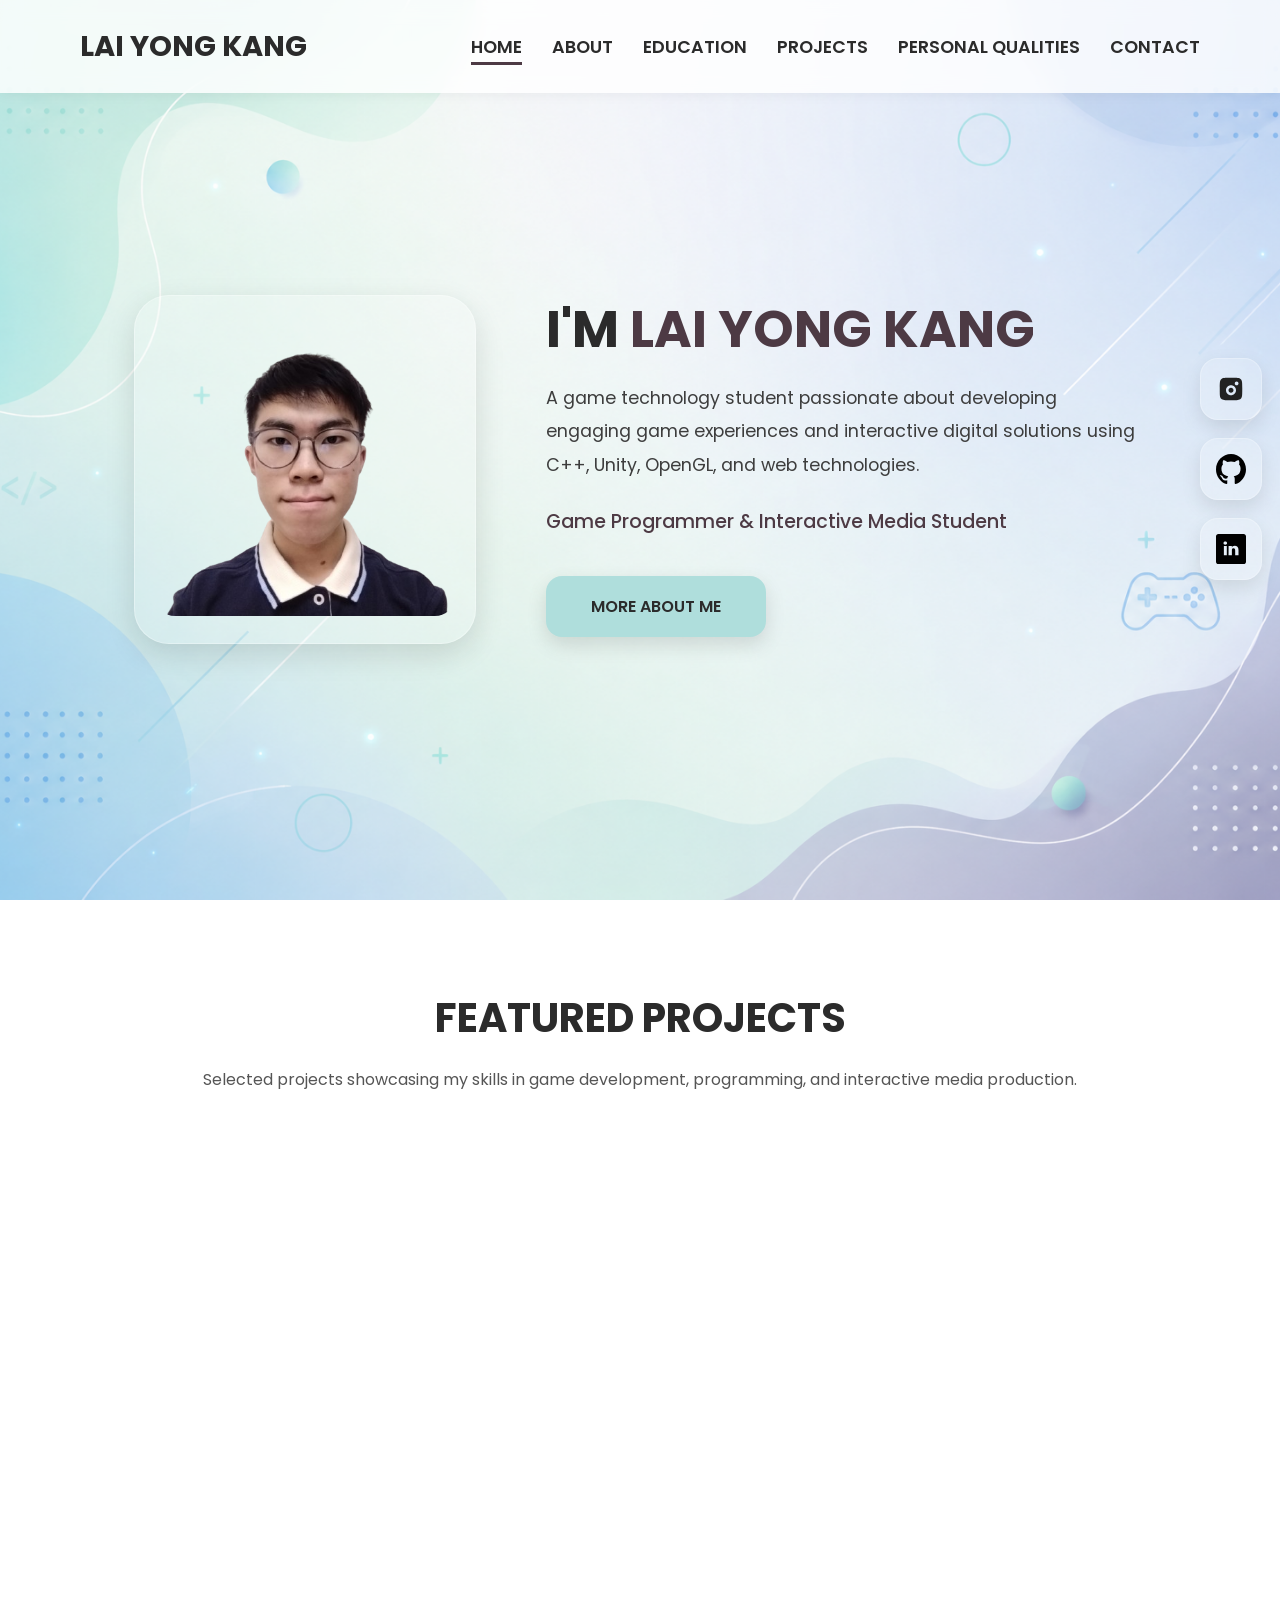
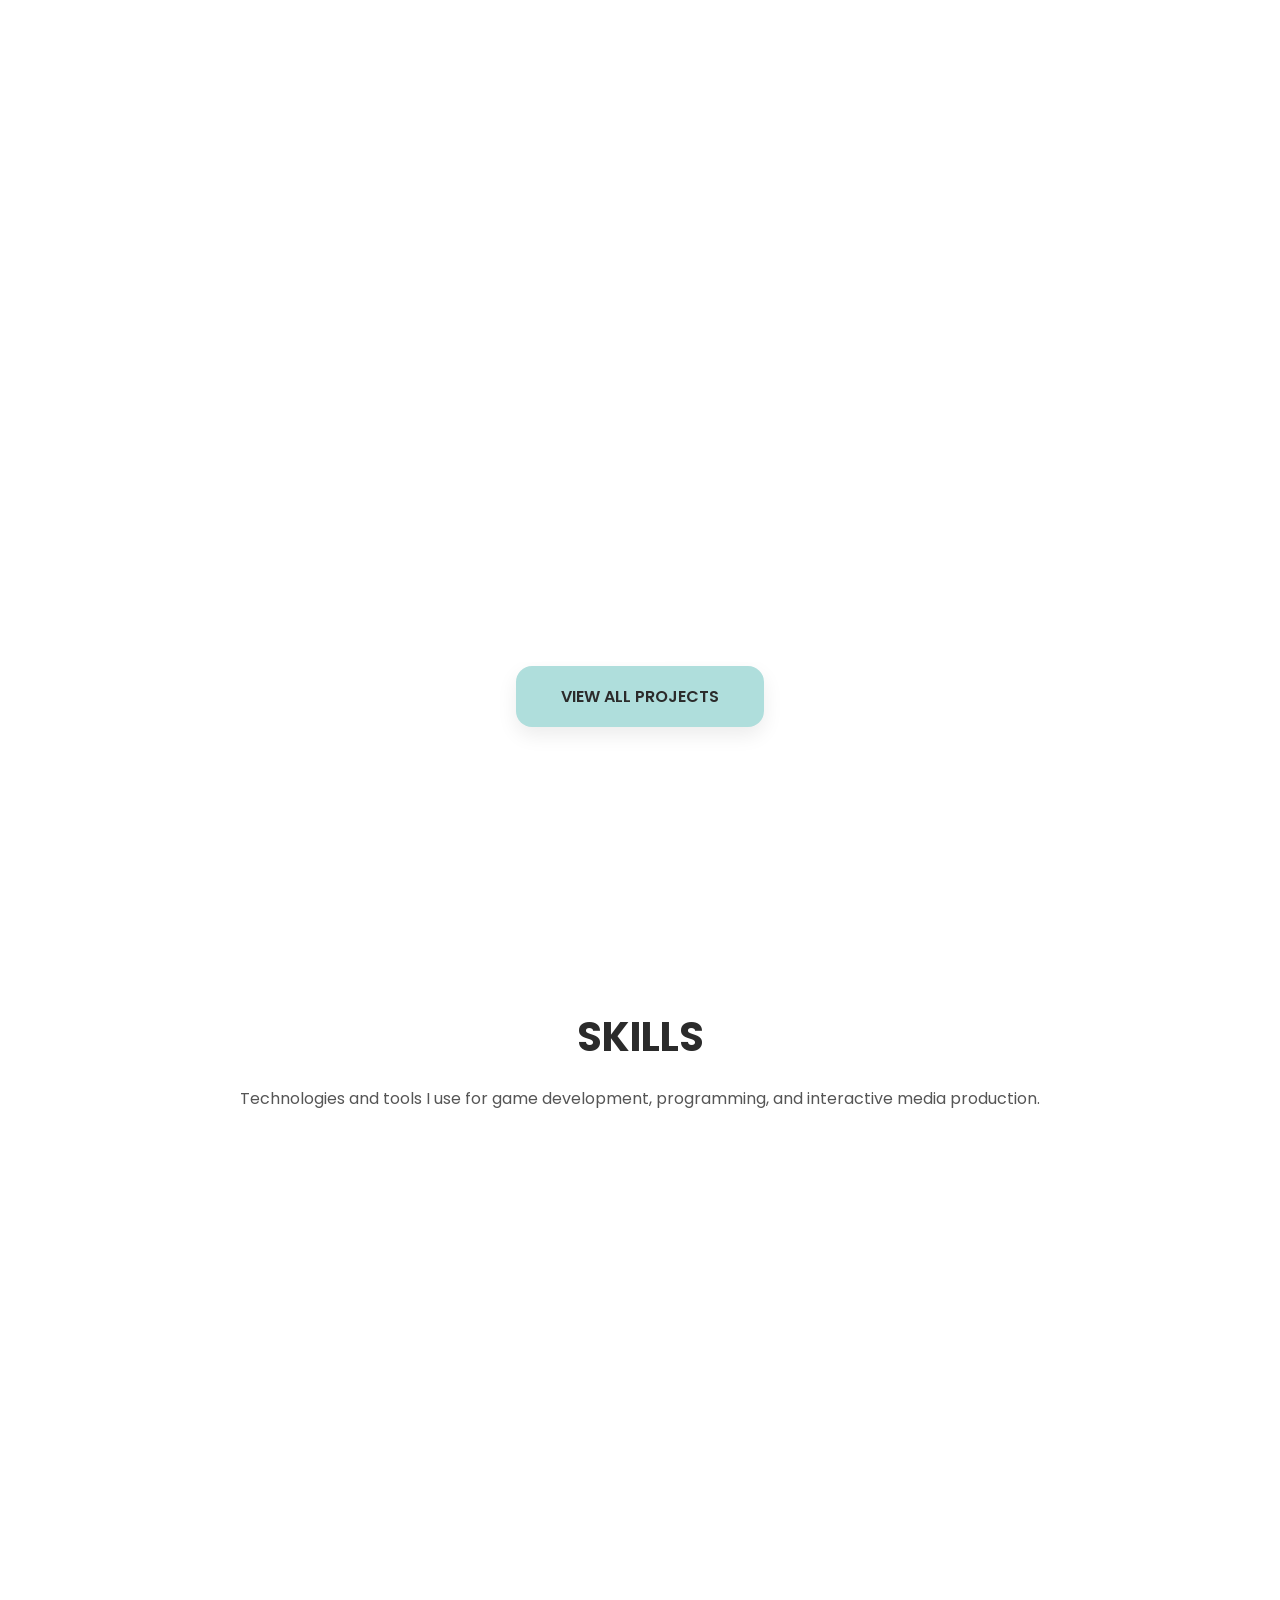
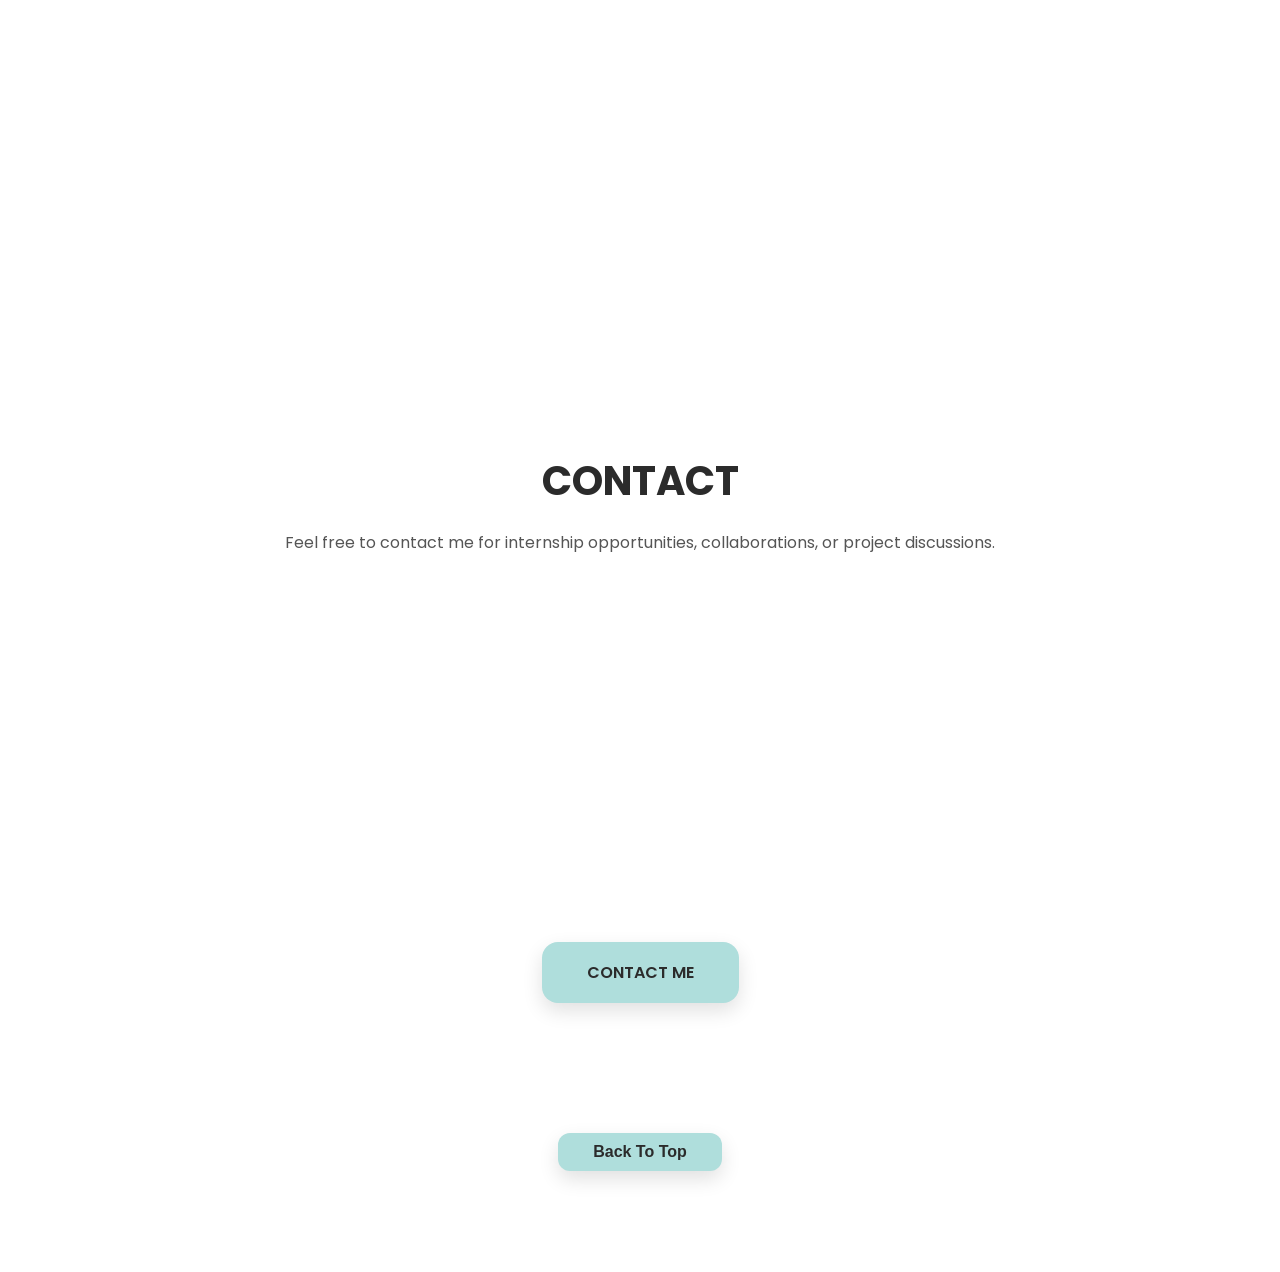
==== commit ce0c5c3d: "Fixed Projects page Image Modal" ====
--- a/index.html
+++ b/index.html
@@ -13,11 +13,16 @@
     <body>
 
         <header>
+
             <nav class="navbar">
 
                 <div class="logo">
                     LAI YONG KANG
                 </div>
+
+                <button class="menu-toggle">
+                    ☰
+                </button>
 
                 <ul class="nav-links">
 
@@ -31,6 +36,7 @@
                 </ul>
 
             </nav>
+
         </header>
 
         <div class="page-fade">
@@ -606,10 +612,10 @@
 
             </footer>
 
-            <div id="copyMessage" class="copy-message">
-                Copied successfully!
-            </div>
-
+        </div>
+
+        <div id="copyMessage" class="copy-message">
+            Copied successfully!
         </div>
 
         <script src="js/script.js"></script>
--- a/css/style.css
+++ b/css/style.css
@@ -1406,6 +1406,7 @@
 
 .project-sidebar{
     position: fixed;
+    width: fit-content;
 
     left: 0;
     top: 150px;
@@ -1441,6 +1442,10 @@
 
 .project-menu{
     width: 300px;
+    position: absolute;
+    left: 0;
+    top: 100%;
+
     background: rgba(255,255,255,0.9);
     backdrop-filter: blur(12px);
     border-radius: 0 20px 20px 0;
@@ -1449,13 +1454,16 @@
     overflow-y: auto;
     overflow-x: hidden;
 
-    transform: translateX(-95%);
+    transform: translateX(-100%);
     opacity: 1;
     transition: transform 0.35s ease;
+
+    pointer-events: none;
 }
 
 .project-menu.active{
     transform: translateX(0);
+    pointer-events: auto;
 }
 
 .project-menu a{
@@ -1657,27 +1665,21 @@
 
 .image-modal{
     position: fixed;
-
-    top: 0;
-    left: 0;
-
-    width: 100%;
-    height: 100%;
+    inset: 0;
+
+    width: 100vw;
+    height: 100vh;
 
     background: rgba(0,0,0,0.85);
 
     display: flex;
-
     justify-content: center;
-
     align-items: center;
 
     opacity: 0;
-
     visibility: hidden;
 
     transition: 0.3s;
-
     z-index: 9999;
 }
 
@@ -1688,9 +1690,16 @@
 }
 
 .image-modal img{
-    max-width: 90%;
-    max-height: 90%;
+    width: auto;
+    height: auto;
+
+    max-width: 85vw;
+    max-height: 80vh;
+
+    object-fit: contain;
+
     border-radius: 20px;
+
     box-shadow: 0 20px 50px rgba(0,0,0,0.4);
     animation: modalZoom 0.3s ease;
     cursor: zoom-out;
@@ -2245,4 +2254,535 @@
     transform: translateY(-5px);
 
     box-shadow: 0 15px 25px rgba(0,0,0,0.18);
+}
+
+.menu-toggle{
+    display: none;
+
+    background: none;
+
+    border: none;
+
+    font-size: 2rem;
+
+    cursor: pointer;
+
+    color: #2B2B2B;
+}
+
+
+/* =====================================
+   RESPONSIVE DESIGN
+===================================== */
+
+@media (max-width: 1024px){
+
+    .hero{
+        padding: 60px 40px;
+    }
+
+    .projects-preview,
+    .skills-section,
+    .contact-section,
+    .about-section{
+        padding-left: 40px;
+        padding-right: 40px;
+    }
+
+    .projects-container{
+        grid-template-columns: 1fr;
+    }
+
+    .skills-container{
+        grid-template-columns: repeat(2, 1fr);
+    }
+
+}
+
+/* =====================================
+   HOME PAGE MOBILE
+===================================== */
+
+@media (max-width: 768px){
+
+    body{
+        padding-top: 80px;
+    }
+
+    /* NAVBAR */
+
+    .navbar{
+        flex-direction: row;
+
+        justify-content: space-between;
+
+        align-items: center;
+
+        padding: 15px 20px;
+        position: fixed;
+
+        top: 0;
+        left: 0;
+        width: 100%;
+    }
+
+    .logo{
+        font-size: 1.5rem;
+    }
+
+    .menu-toggle{
+        display: block;
+        font-size: 2rem;
+        position: absolute;
+        right: 20px;
+        top: 50%;
+        transform: translateY(-50%);
+        z-index: 1001;
+    }
+
+    .nav-links{
+        position: absolute;
+        top: 100%;
+        left: 0;
+
+        width: 100%;
+
+        background: rgba(255,255,255,0.95);
+        backdrop-filter: blur(12px);
+
+        flex-direction: column;
+        align-items: center;
+
+        gap: 20px;
+        padding: 25px 0;
+
+        opacity: 0;
+        visibility: hidden;
+
+        transform: translateY(-15px);
+
+        transition:
+            opacity 0.3s ease,
+            transform 0.3s ease,
+            visibility 0.3s ease;
+    }
+
+    .nav-links.active{
+        display: flex;
+        opacity: 1;
+        visibility: visible;
+        transform: translateY(0);
+    }
+
+    .nav-links a{
+        font-size: 0.95rem;
+    }
+
+    /* HERO */
+
+    .hero{
+        padding: 40px 20px;
+        padding-top: 10px;
+        min-height: auto;
+    }
+
+    .hero-container{
+        flex-direction: column;
+
+        text-align: center;
+
+        gap: 25px;
+    }
+
+    .hero-image img{
+        width: 220px;
+        height: 220px;
+    }
+
+    .hero-text{
+    max-width: 100%;
+    }
+
+    .hero-text h1{
+        font-size: 1.8rem;
+        line-height: 1.2;
+    }
+
+    .hero-description{
+        font-size: 0.95rem;
+        line-height: 1.7;
+    }
+
+    .hero-text h3{
+        font-size: 1rem;
+    }
+
+    /* SOCIAL BAR */
+
+    .hero-social-bar{
+        position: static;
+
+        transform: none;
+
+        flex-direction: row;
+
+        justify-content: center;
+
+        margin-top: 20px;
+    }
+
+    .hero-social-bar a{
+        width: 55px;
+        height: 55px;
+    }
+
+    /* PROJECTS */
+
+    .projects-preview{
+        padding: 100px 20px;
+    }
+
+    .projects-container{
+        grid-template-columns: 1fr;
+    }
+
+    .project-content{
+        padding: 25px;
+    }
+
+    .project-title{
+        flex-direction: column;
+
+        align-items: flex-start;
+
+        gap: 5px;
+    }
+
+    /* SKILLS */
+
+    .skills-section{
+        padding: 100px 20px;
+    }
+
+    .skills-container{
+        grid-template-columns: 1fr;
+    }
+
+    .skill-card{
+        gap: 18px;
+    }
+
+    .skill-icon{
+        width: 55px;
+    }
+
+    .skill-icon img{
+        width: 40px;
+        height: 40px;
+    }
+
+    /* CONTACT */
+
+    .contact-section{
+        padding: 100px 20px;
+    }
+
+    .contact-card{
+        width: 100%;
+    }
+
+    /* FOOTER */
+
+    .footer-container{
+        flex-direction: column;
+
+        text-align: center;
+    }
+
+    .footer-left{
+        justify-content: center;
+
+        margin-right: 0;
+    }
+
+    .footer-right{
+        margin-left: 0;
+
+        text-align: center;
+    }
+
+    .footer-text{
+        align-items: center;
+    }
+
+    /* COPY MESSAGE */
+
+    .copy-message{
+        width: 90%;
+
+        min-width: auto;
+    }
+
+    /* =====================================
+    ABOUT PAGE MOBILE
+    ===================================== */
+
+    .about-section{
+        padding: 40px 20px 80px;
+    }
+
+    .about-wrapper{
+        gap: 60px;
+    }
+
+    .about-row{
+        flex-direction: column;
+        gap: 25px;
+    }
+
+    .about-row:nth-child(2){
+        flex-direction: column;
+    }
+
+    .about-image{
+        width: 100%;
+        padding: 12px;
+    }
+
+    .about-image img{
+        width: 100%;
+        height: 350px;
+        object-fit: cover;
+        object-position: center top;
+    }
+
+    .large-image img{
+        height: 350px;
+    }
+
+    .about-image:not(.large-image) img{
+        height: 280px;
+    }
+
+    .about-content{
+        width: 100%;
+        text-align: center;
+    }
+
+    .about-content h1{
+        font-size: 2.2rem;
+        margin-bottom: 20px;
+    }
+
+    .about-content h2{
+        font-size: 1.8rem;
+        margin-bottom: 15px;
+    }
+
+    .about-content p{
+        font-size: 0.95rem;
+        line-height: 1.8;
+        margin-bottom: 16px;
+    }
+
+    .about-row:nth-child(2) .about-image{
+        order: -1;
+    }
+
+    /* EDUCATION PAGE */
+
+    .education-header{
+        padding: 60px 20px;
+    }
+
+    .education-header h1{
+        font-size: 2.4rem;
+        line-height: 1.2;
+    }
+
+    .education-row{
+        flex-direction: column;
+        padding: 0 20px;
+        gap: 30px;
+        margin-bottom: 60px;
+    }
+
+    .education-row.reverse-row{
+        flex-direction: column;
+    }
+
+    .education-content{
+        text-align: center;
+    }
+
+    .education-content h2{
+        white-space: normal;
+        font-size: 1.8rem;
+        line-height: 1.3;
+    }
+
+    .education-content span{
+        display: inline-block;
+        padding: 6px 16px;
+        border-radius: 30px;
+        background: rgba(175,222,220,0.6);
+        font-weight: 600;
+    }
+
+    .education-image{
+        width: 100%;
+        padding: 12px;
+    }
+
+    .graduation-image{
+        flex-direction: column;
+    }
+
+    .graduation-image img:first-child{
+        width: 100%;
+        height: 380px;
+        object-fit: cover;
+        object-position: top;
+    }
+
+    .graduation-image img:last-child{
+        width: 100%;
+        height: 250px;
+        object-fit: cover;
+    }
+
+    .graduation-content h2{
+        font-size: 2rem;
+    }
+
+    /* =====================================
+    PROJECT PAGE MOBILE
+    ===================================== */
+
+    .projects-header{
+        padding: 60px 20px;
+    }
+
+    .projects-header h1{
+        font-size: 2.4rem;
+    }
+
+    .projects-header p{
+        font-size: 0.95rem;
+        line-height: 1.8;
+    }
+
+    .project-row{
+        flex-direction: column;
+        padding: 20px;
+        margin: 0 15px 50px;
+        gap: 25px;
+    }
+
+    .project-row.reverse-row{
+        flex-direction: column;
+    }
+
+    .project-gallery{
+        width: 100%;
+        padding: 12px;
+        gap: 10px;
+    }
+
+    .project-gallery img{
+        border-radius: 12px;
+    }
+
+    .project-info{
+        width: 100%;
+        text-align: center;
+    }
+
+    .project-info h2{
+        font-size: 1.7rem;
+        line-height: 1.3;
+    }
+
+    .project-info p{
+        font-size: 0.95rem;
+        line-height: 1.8;
+        text-align: left;
+    }
+
+    .project-features{
+        text-align: left;
+        padding-left: 20px;
+    }
+
+    .project-tech{
+        display: flex;
+        flex-wrap: wrap;
+        justify-content: center;
+        gap: 10px;
+    }
+
+    .project-tech span{
+        margin-right: 0;
+    }
+
+    .project-button{
+        width: 100%;
+        text-align: center;
+    }
+
+    .menu-text{
+        display: none;
+    }
+
+    .project-sidebar{
+        top: 90px;
+    }
+
+    .project-menu-btn{
+        width: 60px;
+        padding: 12px;
+        font-size: 1.3rem;
+    }
+
+    .project-menu-btn .menu-text{
+        display: none;
+    }
+
+    .project-menu{
+        width: 240px;
+        max-height: 60vh;
+    }
+
+    .project-menu-btn{
+        overflow: hidden;
+    }
+
+    .project-menu-btn{
+        white-space: nowrap;
+    }
+
+    .modal-nav{
+        width: 45px;
+        height: 45px;
+        font-size: 1.5rem;
+    }
+
+    .prev-btn{
+        left: 10px;
+    }
+
+    .next-btn{
+        right: 10px;
+    }
+
+    .close-modal{
+        top: 10px;
+        right: 20px;
+        font-size: 2.2rem;
+    }
+
+    .image-counter{
+        bottom: 15px;
+        font-size: 0.9rem;
+    }
 }
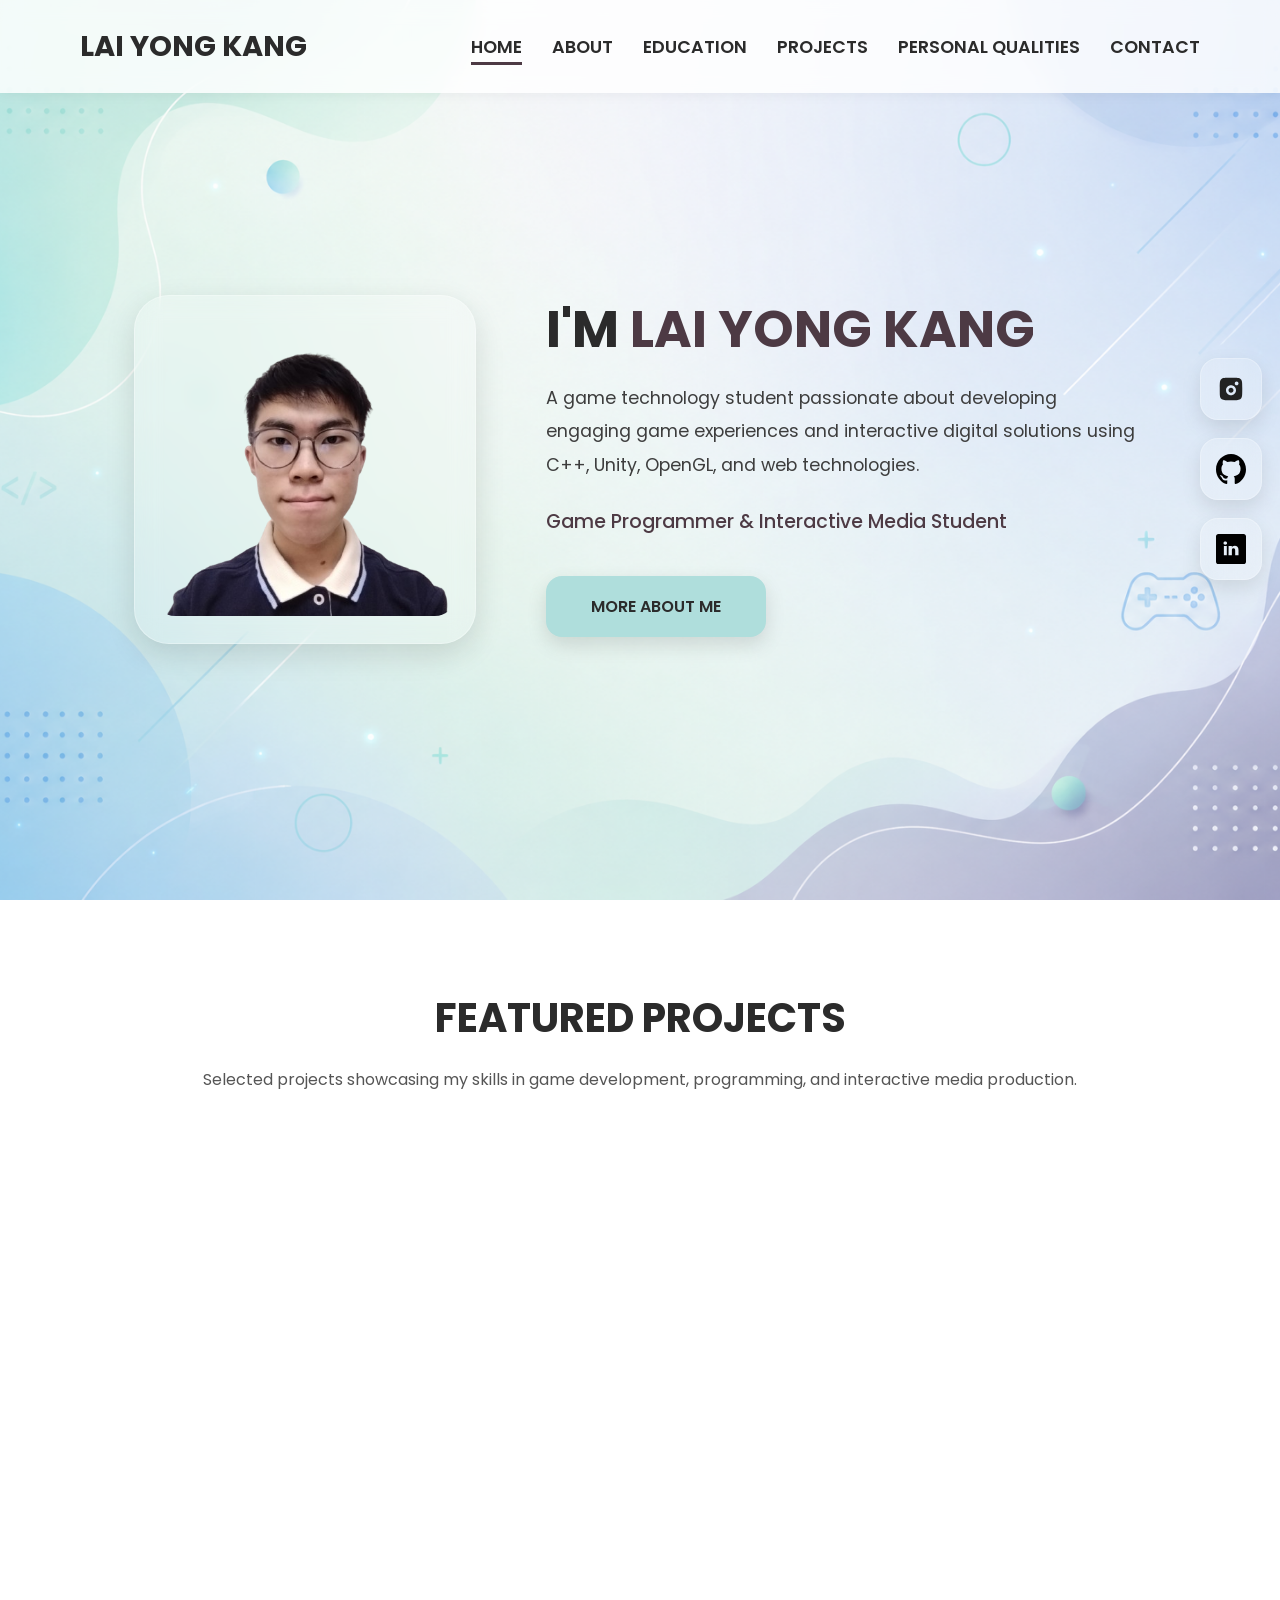
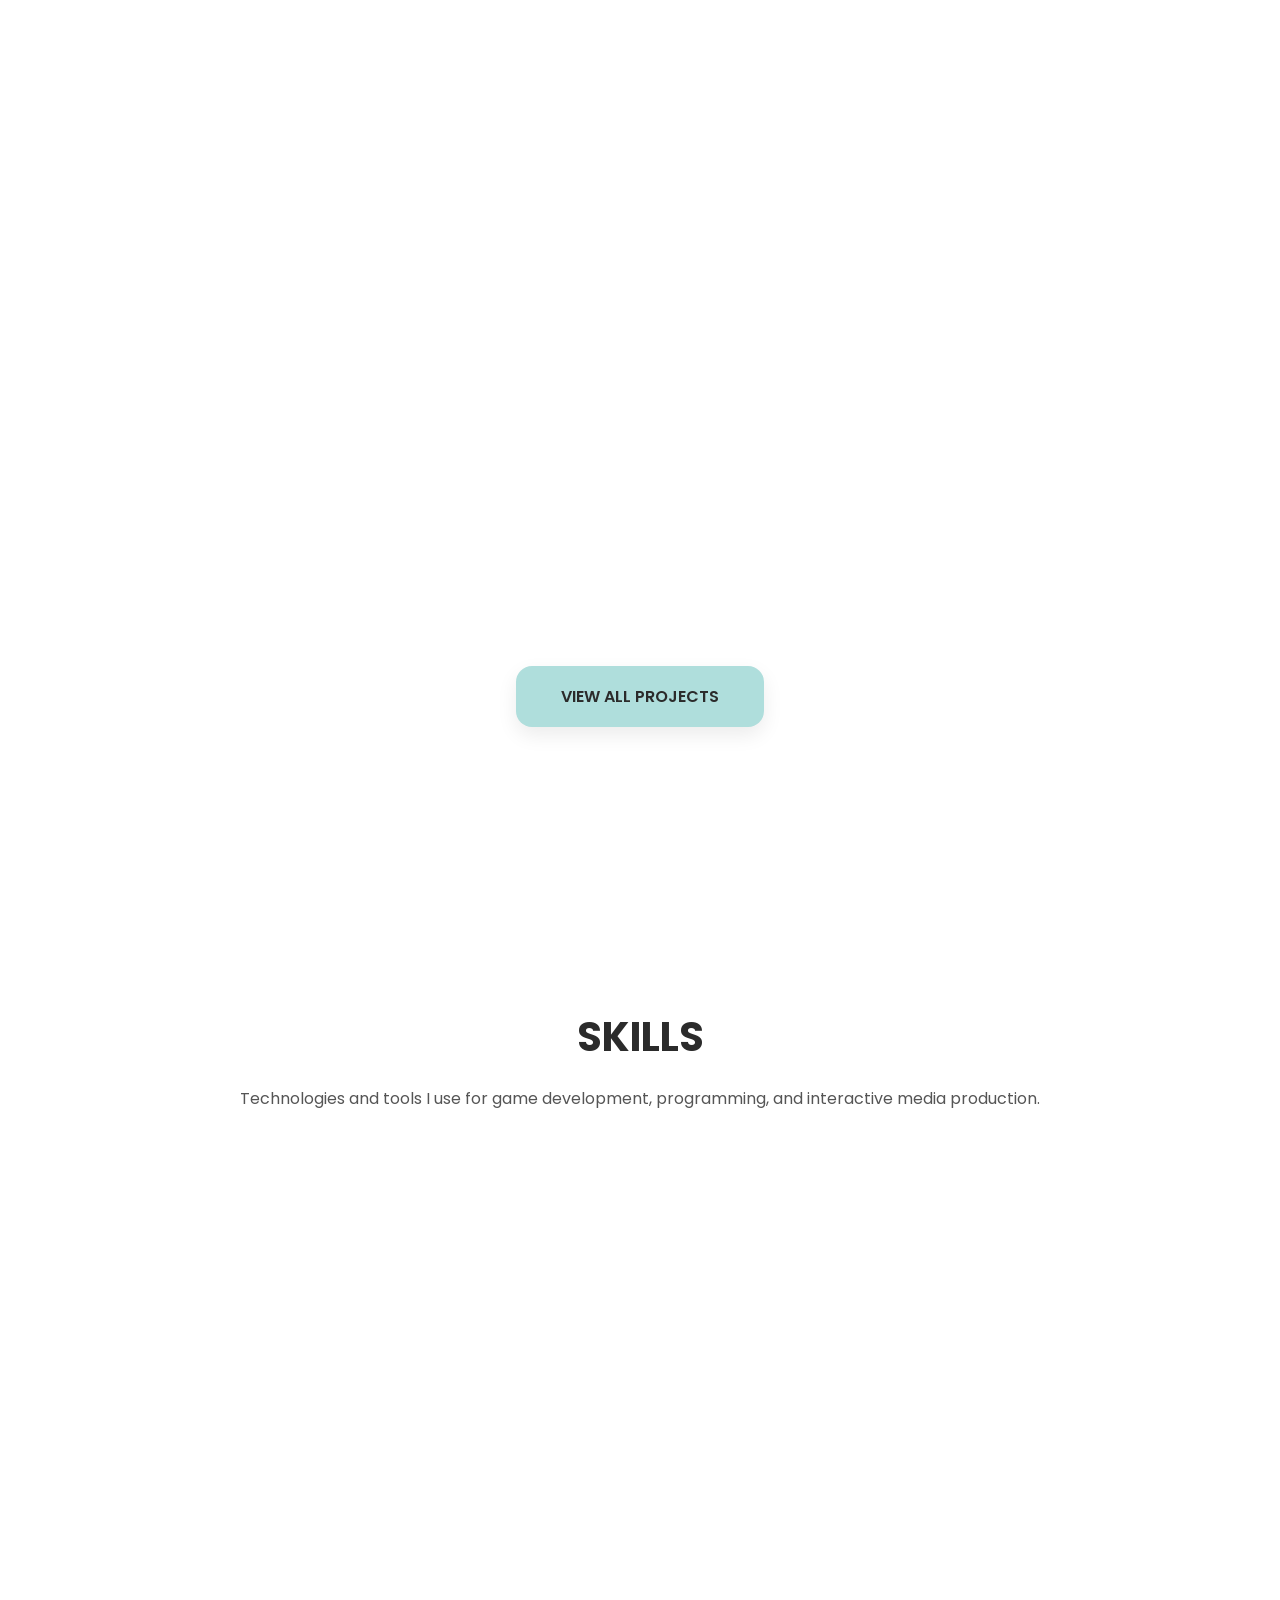
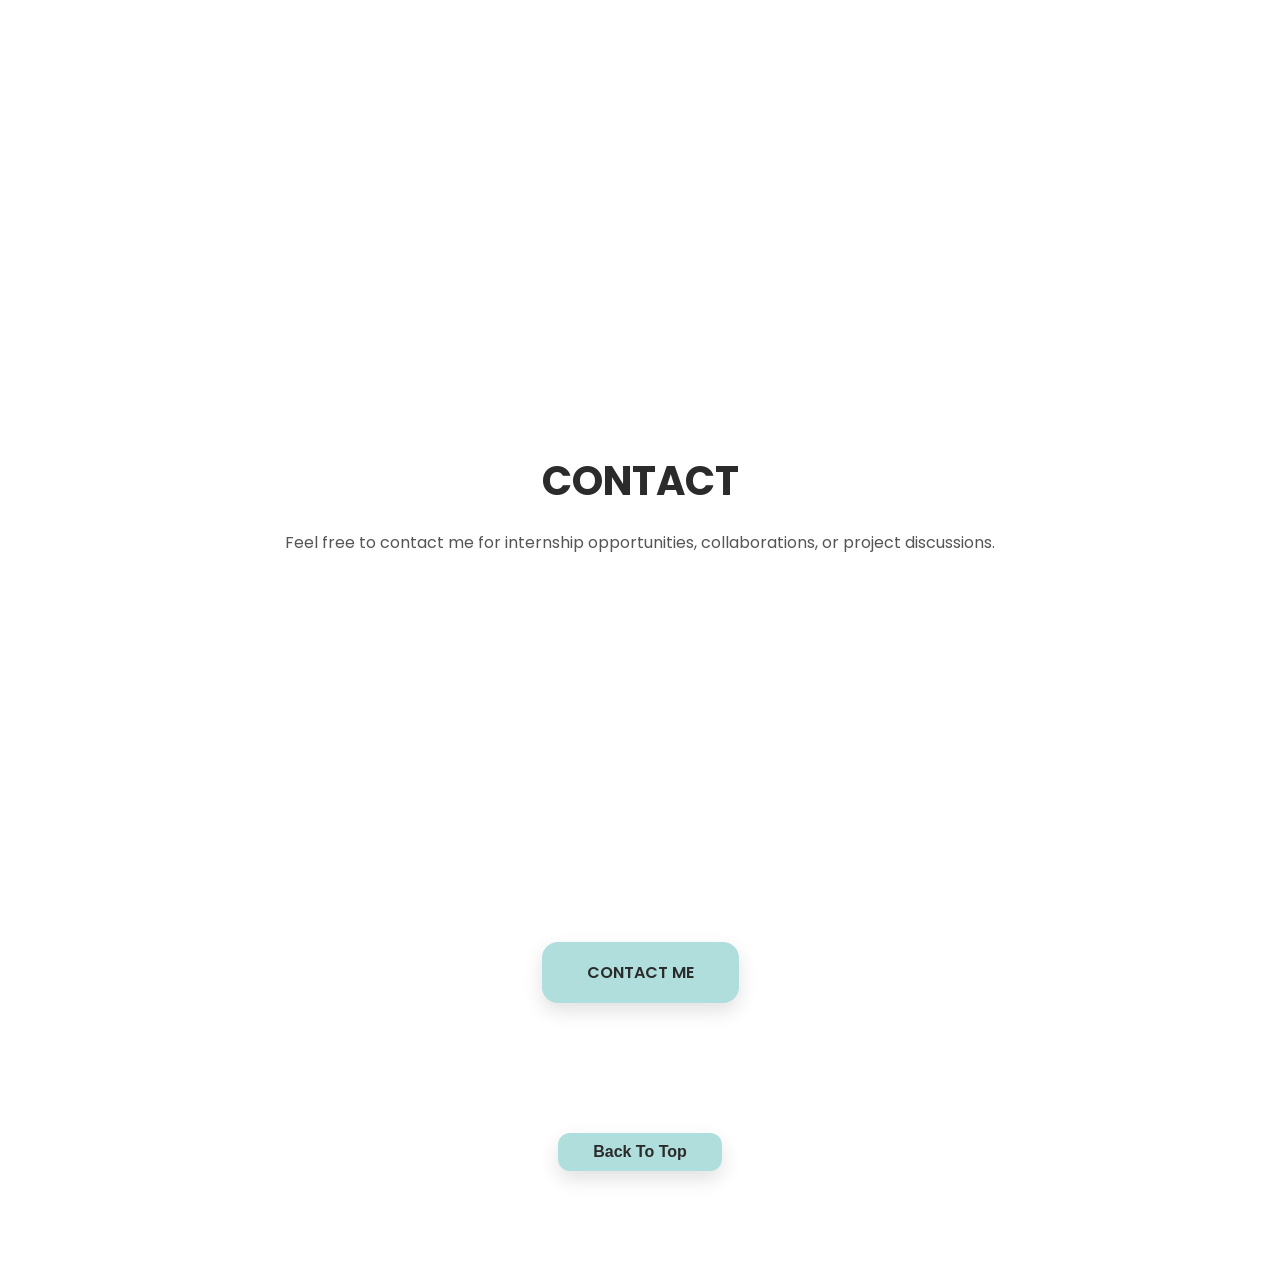
==== commit a179a65f: "Fixed a bug where menu button disappear" ====
--- a/index.html
+++ b/index.html
@@ -39,580 +39,576 @@
 
         </header>
 
-        <div class="page-fade">
-
-            <section class="hero">
-
-                <div class="hero-container">
-
-                    <div class="hero-image">
-
-                        <img src="images/profile.png" alt="Profile Picture">
-
-                    </div>
-
-                    <div class="hero-text">
-
-                        <h1>
-                            I'M <span>LAI YONG KANG</span>
-                        </h1>
-
-                        <p class="hero-description">
-                            A game technology student passionate about developing engaging game experiences
-                            and interactive digital solutions using C++, Unity, OpenGL, and web technologies.
-                        </p>
-
-                        <h3>
-                            Game Programmer & Interactive Media Student
-                        </h3>
-
-                        <a href="about.html" class="hero-button">
-                            MORE ABOUT ME
-                        </a>
-
-                    </div>
-
-                    <div class="hero-social-bar">
-
-                        <a href="https://www.instagram.com/yongkang116/"
-                        target="_blank">
-
-                            <img src="images/icons/insta.svg" alt="Instagram">
-
-                        </a>
-
-                        <a href="https://github.com/LaiYK02"
-                        target="_blank">
-
-                            <img src="images/icons/github.svg" alt="GitHub">
-
-                        </a>
-
-                        <a href="https://www.linkedin.com/in/yong-kang-lai-017167412/"
-                        target="_blank">
-
-                            <img src="images/icons/linkedin.svg" alt="LinkedIn">
-
-                        </a>
-
-                    </div>
-
-                </div>
-
-            </section>
-
-            <section class="projects-preview">
-
-                <h2 class="section-title">
-                    FEATURED PROJECTS
-                </h2>
-
-                <p class="projects-subtitle">
-                    Selected projects showcasing my skills in game development,
-                    programming, and interactive media production.
-                </p>
-
-                <div class="projects-container">
-
-                    <a href="projects.html#maze-ball" class="project-link">
-
-                        <div class="project-card">
-
-                            <img src="images/maze_ball_game/maze_ball_game1.png" alt="Project 1" class="project-image">
-                            
-                            <div class="project-overlay">
-
-                                <img src="images/icons/external-link.svg" alt="View Project">
+        <section class="hero">
+
+            <div class="hero-container">
+
+                <div class="hero-image">
+
+                    <img src="images/profile.png" alt="Profile Picture">
+
+                </div>
+
+                <div class="hero-text">
+
+                    <h1>
+                        I'M <span>LAI YONG KANG</span>
+                    </h1>
+
+                    <p class="hero-description">
+                        A game technology student passionate about developing engaging game experiences
+                        and interactive digital solutions using C++, Unity, OpenGL, and web technologies.
+                    </p>
+
+                    <h3>
+                        Game Programmer & Interactive Media Student
+                    </h3>
+
+                    <a href="about.html" class="hero-button">
+                        MORE ABOUT ME
+                    </a>
+
+                </div>
+
+                <div class="hero-social-bar">
+
+                    <a href="https://www.instagram.com/yongkang116/"
+                    target="_blank">
+
+                        <img src="images/icons/insta.svg" alt="Instagram">
+
+                    </a>
+
+                    <a href="https://github.com/LaiYK02"
+                    target="_blank">
+
+                        <img src="images/icons/github.svg" alt="GitHub">
+
+                    </a>
+
+                    <a href="https://www.linkedin.com/in/yong-kang-lai-017167412/"
+                    target="_blank">
+
+                        <img src="images/icons/linkedin.svg" alt="LinkedIn">
+
+                    </a>
+
+                </div>
+
+            </div>
+
+        </section>
+
+        <section class="projects-preview">
+
+            <h2 class="section-title">
+                FEATURED PROJECTS
+            </h2>
+
+            <p class="projects-subtitle">
+                Selected projects showcasing my skills in game development,
+                programming, and interactive media production.
+            </p>
+
+            <div class="projects-container">
+
+                <a href="projects.html#maze-ball" class="project-link">
+
+                    <div class="project-card">
+
+                        <img src="images/maze_ball_game/maze_ball_game1.png" alt="Project 1" class="project-image">
+                        
+                        <div class="project-overlay">
+
+                            <img src="images/icons/external-link.svg" alt="View Project">
+
+                        </div>
+
+                        <div class="project-content">
+
+                            <div class="project-title">
+
+                                <h3>Maze Ball</h3>
+
+                                <span>2026</span>
 
                             </div>
 
-                            <div class="project-content">
-
-                                <div class="project-title">
-
-                                    <h3>Maze Ball</h3>
-
-                                    <span>2026</span>
-
-                                </div>
-
-                                <p>
-                                    A simple game where players control a ball to avoid holes and reach the goal.
-                                </p>
+                            <p>
+                                A simple game where players control a ball to avoid holes and reach the goal.
+                            </p>
+
+                        </div>
+
+                    </div>
+
+                </a>
+
+                <a href="projects.html#trading-system" class="project-link">
+
+                    <div class="project-card">
+
+                        <img src="images/trading_system/trading_system4.png" alt="Project 2" class="project-image">
+
+                        <div class="project-overlay">
+
+                            <img src="images/icons/external-link.svg" alt="View Project">
+
+                        </div>
+
+                        <div class="project-content">
+
+                            <div class="project-title">
+
+                                <h3>Computer Components<br>Trading System</h3>
+
+                                <span>2025-2026</span>
 
                             </div>
 
-                        </div>
+                            <p>
+                                A C++ and MySQL based trading system for managing computer components inventory, orders, and sales reports.
+                            </p>
+
+                        </div>
+
+                    </div>
+
+                </a>
+
+                <a href="projects.html#cathedral-manor" class="project-link">
+
+                    <div class="project-card">
+
+                        <img src="images/cathedral_manor/cathedral_manor3.png" alt="Project 3" class="project-image">
+
+                        <div class="project-overlay">
+
+                            <img src="images/icons/external-link.svg" alt="View Project">
+
+                        </div>
+
+                        <div class="project-content">
+
+                            <div class="project-title">
+
+                                <h3>Cathedral Manor</h3>
+
+                                <span>2025-2026</span>
+
+                            </div>
+
+                            <p>
+                                A haunted-house endless runner mobile game built with Unity for Android.
+                                Players collect energy batteries, dodge obstacles, and eliminate ghosts using a laser ability.
+                            </p>
+
+                        </div>
+
+                    </div>
+
+                </a>
+
+                <a href="projects.html#top-of-the-tower" class="project-link">
+
+                    <div class="project-card">
+
+                        <img src="images/top_of_the_tower/gameplay.png" alt="Project 4" class="project-image">
+
+                        <div class="project-overlay">
+
+                            <img src="images/icons/external-link.svg" alt="View Project">
+
+                        </div>
+
+                        <div class="project-content">
+
+                            <div class="project-title">
+
+                                <h3>To The Top of The Tower</h3>
+
+                                <span>2025</span>
+
+                            </div>
+
+                            <p>
+                                To The Top of The Tower is a turn-based deck-building game where players climb an endless tower,
+                                battle powerful enemies, and build strategic card combinations to survive longer.
+                            </p>
+
+                        </div>
+
+                    </div>
+
+                </a>
+
+            </div>
+
+            <a href="projects.html" class="projects-button">
+                VIEW ALL PROJECTS
+            </a>
+
+        </section>
+
+        <section class="skills-section">
+
+            <h2 class="section-title">
+                SKILLS
+            </h2>
+
+            <p class="skills-subtitle">
+                Technologies and tools I use for game development,
+                programming, and interactive media production.
+            </p>
+
+            <div class="skills-container">
+
+                <div class="skill-card">
+
+                    <div class="skill-icon">
+                        <img src="images/icons/unity.svg" alt="Unity">
+                    </div>
+
+                    <div class="skill-info">
+
+                        <h3>Unity</h3>
+
+                        <p>Game Development</p>
+                        
+                    </div>
+
+                </div>
+
+                <div class="skill-card">
+
+                    <div class="skill-icon">
+                        <img src="images/icons/blender.svg" alt="Blender">
+                    </div>
+
+                    <div class="skill-info">
+
+                        <h3>Blender</h3>
+
+                        <p>3D Modelling</p>
+
+                    </div>
+
+                </div>
+
+                <div class="skill-card">
+
+                    <div class="skill-icon">
+                        <img src="images/icons/cpp.svg" alt="C++">
+                    </div>
+
+                    <div class="skill-info">
+
+                        <h3>C++</h3>
+
+                        <p>Programming</p>
+
+                    </div>
+
+                </div>
+
+                <div class="skill-card">
+
+                    <div class="skill-icon">
+                        <img src="images/icons/html.svg" alt="HTML">
+                    </div>
+
+                    <div class="skill-info">
+
+                        <h3>HTML</h3>
+
+                        <p>Web Development</p>
+
+                    </div>
+
+                </div>
+
+                <div class="skill-card">
+
+                    <div class="skill-icon">
+                        <img src="images/icons/css.svg" alt="CSS">
+                    </div>
+
+                    <div class="skill-info">
+
+                        <h3>CSS</h3>
+
+                        <p>Web Development</p>
+
+                    </div>
+
+                </div>
+
+                <div class="skill-card">
+
+                    <div class="skill-icon">
+                        <img src="images/icons/javascript.svg" alt="JavaScript">
+                    </div>
+
+                    <div class="skill-info">
+
+                        <h3>JavaScript</h3>
+
+                        <p>Web Development</p>
+
+                    </div>
+
+                </div>
+
+                <div class="skill-card">
+
+                    <div class="skill-icon">
+                        <img src="images/icons/java.svg" alt="Java">
+                    </div>
+
+                    <div class="skill-info">
+
+                        <h3>Java</h3>
+
+                        <p>Programming</p>
+
+                    </div>
+
+                </div>
+
+                <div class="skill-card">
+
+                    <div class="skill-icon">
+                        <img src="images/icons/csharp.svg" alt="C#">
+                    </div>
+
+                    <div class="skill-info">
+
+                        <h3>C#</h3>
+
+                        <p>Programming</p>
+
+                    </div>
+
+                </div>
+
+                <div class="skill-card">
+
+                    <div class="skill-icon">
+                        <img src="images/icons/mysql.svg" alt="MySQL">
+                    </div>
+
+                    <div class="skill-info">
+
+                        <h3>MySQL</h3>
+
+                        <p>Database</p>
+
+                    </div>
+
+                </div>
+
+                <div class="skill-card">
+
+                    <div class="skill-icon">
+                        <img src="images/icons/photoshop.svg" alt="Photoshop">
+                    </div>
+
+                    <div class="skill-info">
+
+                        <h3>Adobe Photoshop</h3>
+
+                        <p>User Interface Design</p>
+
+                    </div>
+
+                </div>
+
+                <div class="skill-card">
+
+                    <div class="skill-icon">
+                        <img src="images/icons/premiere.svg" alt="Premiere Pro">
+                    </div>
+
+                    <div class="skill-info">
+
+                        <h3>Adobe Premiere Pro</h3>
+
+                        <p>Video Editing</p>
+
+                    </div>
+
+                </div>
+
+                <div class="skill-card">
+
+                    <div class="skill-icon">
+                        <img src="images/icons/git.svg" alt="Premiere Pro">
+                    </div>
+
+                    <div class="skill-info">
+
+                        <h3>Git</h3>
+
+                        <p>Software Development</p>
+
+                    </div>
+
+                </div>
+
+                <div class="skill-card">
+
+                    <div class="skill-icon">
+                        <img src="images/icons/github.svg" alt="GitHub">
+                    </div>
+
+                    <div class="skill-info">
+
+                        <h3>GitHub</h3>
+
+                        <p>Software Development</p>
+
+                    </div>
+
+                </div>
+
+                <div class="skill-card">
+
+                    <div class="skill-icon">
+                        <img src="images/icons/gdevelop5.jpeg" alt="GDevelop 5">
+                    </div>
+
+                    <div class="skill-info">
+
+                        <h3>GDevelop 5</h3>
+
+                        <p>Game Development</p>
+
+                    </div>
+
+                </div>
+
+                <div class="skill-card">
+
+                    <div class="skill-icon">
+                        <img src="images/icons/assembly.png" alt="Assembly">
+                    </div>
+
+                    <div class="skill-info">
+
+                        <h3>Assembly</h3>
+
+                        <p>Low-level Programming</p>
+
+                    </div>
+
+                </div>
+
+            </div>
+
+        </section>
+
+        <section class="contact-section">
+
+            <h2 class="section-title">
+                CONTACT
+            </h2>
+
+            <p class="contact-subtitle">
+                Feel free to contact me for internship opportunities,
+                collaborations, or project discussions.
+            </p>
+
+            <div class="contact-container">
+
+                <div class="contact-card copy-card"
+                    data-copy="kyl1997smks@gmail.com"
+                    data-type="email">
+
+                    <img src="images/icons/email.svg" alt="Email Icon">
+
+                    <h3>Email</h3>
+
+                    <p>kyl1997smks@gmail.com</p>
+
+                </div>
+
+                <div class="contact-card copy-card"
+                    data-copy="+60 18-312 3768"
+                    data-type="phone">
+
+                    <img src="images/icons/phone.svg" alt="Phone Icon">
+
+                    <h3>Phone</h3>
+
+                    <p>+60 18-312 3768</p>
+
+                </div>
+
+            </div>
+
+            <a href="contact.html" class="contact-button">
+                CONTACT ME
+            </a>
+
+        </section>
+
+        <button id="backToTop" class="back-to-top">
+            Back To Top
+        </button>
+
+        <footer class="footer">
+
+            <div class="footer-container">
+
+                <div class="footer-left">
+
+                    <a href="https://www.instagram.com/yongkang116/"
+                    target="_blank"
+                    class="footer-social">
+
+                        <img src="images/icons/insta.svg" alt="Instagram">
+
+                        <span>Instagram</span>
 
                     </a>
 
-                    <a href="projects.html#trading-system" class="project-link">
-
-                        <div class="project-card">
-
-                            <img src="images/trading_system/trading_system4.png" alt="Project 2" class="project-image">
-
-                            <div class="project-overlay">
-
-                                <img src="images/icons/external-link.svg" alt="View Project">
-
-                            </div>
-
-                            <div class="project-content">
-
-                                <div class="project-title">
-
-                                    <h3>Computer Components<br>Trading System</h3>
-
-                                    <span>2025-2026</span>
-
-                                </div>
-
-                                <p>
-                                    A C++ and MySQL based trading system for managing computer components inventory, orders, and sales reports.
-                                </p>
-
-                            </div>
-
-                        </div>
+                    <a href="https://github.com/LaiYK02"
+                    target="_blank"
+                    class="footer-social">
+
+                        <img src="images/icons/github.svg" alt="GitHub">
+
+                        <span>GitHub</span>
 
                     </a>
 
-                    <a href="projects.html#cathedral-manor" class="project-link">
-
-                        <div class="project-card">
-
-                            <img src="images/cathedral_manor/cathedral_manor3.png" alt="Project 3" class="project-image">
-
-                            <div class="project-overlay">
-
-                                <img src="images/icons/external-link.svg" alt="View Project">
-
-                            </div>
-
-                            <div class="project-content">
-
-                                <div class="project-title">
-
-                                    <h3>Cathedral Manor</h3>
-
-                                    <span>2025-2026</span>
-
-                                </div>
-
-                                <p>
-                                    A haunted-house endless runner mobile game built with Unity for Android.
-                                    Players collect energy batteries, dodge obstacles, and eliminate ghosts using a laser ability.
-                                </p>
-
-                            </div>
-
-                        </div>
+                    <a href="https://www.linkedin.com/in/yong-kang-lai-017167412/"
+                    target="_blank"
+                    class="footer-social">
+
+                        <img src="images/icons/linkedin.svg" alt="LinkedIn">
+
+                        <span>LinkedIn</span>
 
                     </a>
 
-                    <a href="projects.html#top-of-the-tower" class="project-link">
-
-                        <div class="project-card">
-
-                            <img src="images/top_of_the_tower/gameplay.png" alt="Project 4" class="project-image">
-
-                            <div class="project-overlay">
-
-                                <img src="images/icons/external-link.svg" alt="View Project">
-
-                            </div>
-
-                            <div class="project-content">
-
-                                <div class="project-title">
-
-                                    <h3>To The Top of The Tower</h3>
-
-                                    <span>2025</span>
-
-                                </div>
-
-                                <p>
-                                    To The Top of The Tower is a turn-based deck-building game where players climb an endless tower,
-                                    battle powerful enemies, and build strategic card combinations to survive longer.
-                                </p>
-
-                            </div>
-
-                        </div>
-
-                    </a>
-
-                </div>
-
-                <a href="projects.html" class="projects-button">
-                    VIEW ALL PROJECTS
-                </a>
-
-            </section>
-
-            <section class="skills-section">
-
-                <h2 class="section-title">
-                    SKILLS
-                </h2>
-
-                <p class="skills-subtitle">
-                    Technologies and tools I use for game development,
-                    programming, and interactive media production.
-                </p>
-
-                <div class="skills-container">
-
-                    <div class="skill-card">
-
-                        <div class="skill-icon">
-                            <img src="images/icons/unity.svg" alt="Unity">
-                        </div>
-
-                        <div class="skill-info">
-
-                            <h3>Unity</h3>
-
-                            <p>Game Development</p>
-                            
-                        </div>
-
-                    </div>
-
-                    <div class="skill-card">
-
-                        <div class="skill-icon">
-                            <img src="images/icons/blender.svg" alt="Blender">
-                        </div>
-
-                        <div class="skill-info">
-
-                            <h3>Blender</h3>
-
-                            <p>3D Modelling</p>
-
-                        </div>
-
-                    </div>
-
-                    <div class="skill-card">
-
-                        <div class="skill-icon">
-                            <img src="images/icons/cpp.svg" alt="C++">
-                        </div>
-
-                        <div class="skill-info">
-
-                            <h3>C++</h3>
-
-                            <p>Programming</p>
-
-                        </div>
-
-                    </div>
-
-                    <div class="skill-card">
-
-                        <div class="skill-icon">
-                            <img src="images/icons/html.svg" alt="HTML">
-                        </div>
-
-                        <div class="skill-info">
-
-                            <h3>HTML</h3>
-
-                            <p>Web Development</p>
-
-                        </div>
-
-                    </div>
-
-                    <div class="skill-card">
-
-                        <div class="skill-icon">
-                            <img src="images/icons/css.svg" alt="CSS">
-                        </div>
-
-                        <div class="skill-info">
-
-                            <h3>CSS</h3>
-
-                            <p>Web Development</p>
-
-                        </div>
-
-                    </div>
-
-                    <div class="skill-card">
-
-                        <div class="skill-icon">
-                            <img src="images/icons/javascript.svg" alt="JavaScript">
-                        </div>
-
-                        <div class="skill-info">
-
-                            <h3>JavaScript</h3>
-
-                            <p>Web Development</p>
-
-                        </div>
-
-                    </div>
-
-                    <div class="skill-card">
-
-                        <div class="skill-icon">
-                            <img src="images/icons/java.svg" alt="Java">
-                        </div>
-
-                        <div class="skill-info">
-
-                            <h3>Java</h3>
-
-                            <p>Programming</p>
-
-                        </div>
-
-                    </div>
-
-                    <div class="skill-card">
-
-                        <div class="skill-icon">
-                            <img src="images/icons/csharp.svg" alt="C#">
-                        </div>
-
-                        <div class="skill-info">
-
-                            <h3>C#</h3>
-
-                            <p>Programming</p>
-
-                        </div>
-
-                    </div>
-
-                    <div class="skill-card">
-
-                        <div class="skill-icon">
-                            <img src="images/icons/mysql.svg" alt="MySQL">
-                        </div>
-
-                        <div class="skill-info">
-
-                            <h3>MySQL</h3>
-
-                            <p>Database</p>
-
-                        </div>
-
-                    </div>
-
-                    <div class="skill-card">
-
-                        <div class="skill-icon">
-                            <img src="images/icons/photoshop.svg" alt="Photoshop">
-                        </div>
-
-                        <div class="skill-info">
-
-                            <h3>Adobe Photoshop</h3>
-
-                            <p>User Interface Design</p>
-
-                        </div>
-
-                    </div>
-
-                    <div class="skill-card">
-
-                        <div class="skill-icon">
-                            <img src="images/icons/premiere.svg" alt="Premiere Pro">
-                        </div>
-
-                        <div class="skill-info">
-
-                            <h3>Adobe Premiere Pro</h3>
-
-                            <p>Video Editing</p>
-
-                        </div>
-
-                    </div>
-
-                    <div class="skill-card">
-
-                        <div class="skill-icon">
-                            <img src="images/icons/git.svg" alt="Premiere Pro">
-                        </div>
-
-                        <div class="skill-info">
-
-                            <h3>Git</h3>
-
-                            <p>Software Development</p>
-
-                        </div>
-
-                    </div>
-
-                    <div class="skill-card">
-
-                        <div class="skill-icon">
-                            <img src="images/icons/github.svg" alt="GitHub">
-                        </div>
-
-                        <div class="skill-info">
-
-                            <h3>GitHub</h3>
-
-                            <p>Software Development</p>
-
-                        </div>
-
-                    </div>
-
-                    <div class="skill-card">
-
-                        <div class="skill-icon">
-                            <img src="images/icons/gdevelop5.jpeg" alt="GDevelop 5">
-                        </div>
-
-                        <div class="skill-info">
-
-                            <h3>GDevelop 5</h3>
-
-                            <p>Game Development</p>
-
-                        </div>
-
-                    </div>
-
-                    <div class="skill-card">
-
-                        <div class="skill-icon">
-                            <img src="images/icons/assembly.png" alt="Assembly">
-                        </div>
-
-                        <div class="skill-info">
-
-                            <h3>Assembly</h3>
-
-                            <p>Low-level Programming</p>
-
-                        </div>
-
-                    </div>
-
-                </div>
-
-            </section>
-
-            <section class="contact-section">
-
-                <h2 class="section-title">
-                    CONTACT
-                </h2>
-
-                <p class="contact-subtitle">
-                    Feel free to contact me for internship opportunities,
-                    collaborations, or project discussions.
-                </p>
-
-                <div class="contact-container">
-
-                    <div class="contact-card copy-card"
-                        data-copy="kyl1997smks@gmail.com"
-                        data-type="email">
-
-                        <img src="images/icons/email.svg" alt="Email Icon">
-
-                        <h3>Email</h3>
-
-                        <p>kyl1997smks@gmail.com</p>
-
-                    </div>
-
-                    <div class="contact-card copy-card"
-                        data-copy="+60 18-312 3768"
-                        data-type="phone">
-
-                        <img src="images/icons/phone.svg" alt="Phone Icon">
-
-                        <h3>Phone</h3>
-
-                        <p>+60 18-312 3768</p>
-
-                    </div>
-
-                </div>
-
-                <a href="contact.html" class="contact-button">
-                    CONTACT ME
-                </a>
-
-            </section>
-
-            <button id="backToTop" class="back-to-top">
-                Back To Top
-            </button>
-
-            <footer class="footer">
-
-                <div class="footer-container">
-
-                    <div class="footer-left">
-
-                        <a href="https://www.instagram.com/yongkang116/"
-                        target="_blank"
-                        class="footer-social">
-
-                            <img src="images/icons/insta.svg" alt="Instagram">
-
-                            <span>Instagram</span>
-
-                        </a>
-
-                        <a href="https://github.com/LaiYK02"
-                        target="_blank"
-                        class="footer-social">
-
-                            <img src="images/icons/github.svg" alt="GitHub">
-
-                            <span>GitHub</span>
-
-                        </a>
-
-                        <a href="https://www.linkedin.com/in/yong-kang-lai-017167412/"
-                        target="_blank"
-                        class="footer-social">
-
-                            <img src="images/icons/linkedin.svg" alt="LinkedIn">
-
-                            <span>LinkedIn</span>
-
-                        </a>
-
-                    </div>
-
-                    <div class="footer-right">
-
-                        <p>
-                            Copyright © 2026 Lai Yong Kang.
-                        </p>
-
-                        <span>
-                            Built with passion for game development and interactive media.
-                        </span>
-
-                    </div>
-
-                </div>
-
-            </footer>
-
-        </div>
+                </div>
+
+                <div class="footer-right">
+
+                    <p>
+                        Copyright © 2026 Lai Yong Kang.
+                    </p>
+
+                    <span>
+                        Built with passion for game development and interactive media.
+                    </span>
+
+                </div>
+
+            </div>
+
+        </footer>
 
         <div id="copyMessage" class="copy-message">
             Copied successfully!
--- a/css/style.css
+++ b/css/style.css
@@ -28,68 +28,44 @@
     overflow-x: hidden;
 }
 
-.page-fade{
-    opacity: 0;
-    animation: pageFadeIn 0.9s ease forwards;
-}
-
-@keyframes pageFadeIn{
+/* NAVBAR */
+
+.navbar{
+
+    display: flex;
+    justify-content: space-between;
+    align-items: center;
+
+    padding: 25px 80px;
+
+    background-color: rgba(255,255,255,0.82);
+    backdrop-filter: blur(10px);
+
+    position: fixed;
+
+    top: 0;
+    left: 0;
+
+    width: 100%;
+    z-index: 1000;
+
+    transition: transform 0.45s cubic-bezier(0.22, 1, 0.36, 1);
+    box-shadow: 0 2px 12px rgba(0,0,0,0.05);
+
+    opacity: 1;
+    animation: navbarFade 0.8s ease;
+}
+
+@keyframes navbarFade{
 
     from{
         opacity: 0;
-        transform: translateY(20px);
+
     }
 
     to{
         opacity: 1;
-        transform: translateY(0);
-    }
-
-}
-
-/* NAVBAR */
-
-.navbar{
-    display: flex;
-
-    justify-content: space-between;
-
-    align-items: center;
-
-    padding: 25px 80px;
-
-    background-color: rgba(255,255,255,0.82);
-
-    backdrop-filter: blur(10px);
-
-    position: fixed;
-
-    top: 0;
-
-    left: 0;
-
-    width: 100%;
-
-    z-index: 1000;
-
-    transition: transform 0.45s cubic-bezier(0.22, 1, 0.36, 1);
-
-    box-shadow: 0 2px 12px rgba(0,0,0,0.05);
-
-    opacity: 0;
-    animation: navbarFade 0.8s ease forwards;
-}
-
-@keyframes navbarFade{
-
-    from{
-        opacity: 0;
-        transform: translateY(-30px);
-    }
-
-    to{
-        opacity: 1;
-        transform: translateY(0);
+
     }
 
 }
@@ -2313,17 +2289,17 @@
 
     .navbar{
         flex-direction: row;
-
         justify-content: space-between;
-
         align-items: center;
 
         padding: 15px 20px;
+
         position: fixed;
-
         top: 0;
         left: 0;
         width: 100%;
+
+        z-index: 1000;
     }
 
     .logo{
@@ -2334,8 +2310,13 @@
         display: block;
         font-size: 2rem;
         position: absolute;
-        right: 20px;
+        right: 15px;
         top: 50%;
+
+        width:40px;
+        height:40px;
+        line-height:40px;
+
         transform: translateY(-50%);
         z-index: 1001;
     }
@@ -2785,4 +2766,207 @@
         bottom: 15px;
         font-size: 0.9rem;
     }
+
+    /* =====================================
+    PERSONAL QUALITIES MOBILE
+    ===================================== */
+
+    .qualities-header{
+        padding: 60px 20px;
+    }
+
+    .qualities-header h1{
+        font-size: 2.4rem;
+        line-height: 1.2;
+    }
+
+    .qualities-header p{
+        font-size: 0.95rem;
+        line-height: 1.8;
+    }
+
+    .quality-row{
+        flex-direction: column;
+        padding: 0 20px;
+        gap: 25px;
+        margin-bottom: 60px;
+    }
+
+    .quality-row.reverse-row{
+        flex-direction: column;
+    }
+
+    .quality-image{
+        width: 100%;
+        padding: 12px;
+    }
+
+    .quality-image img{
+        width: 100%;
+        height: 250px;
+        object-fit: cover;
+    }
+
+    .quality-content{
+        width: 100%;
+        text-align: center;
+    }
+
+    .quality-content h2{
+        font-size: 1.8rem;
+        margin-bottom: 15px;
+    }
+
+    .quality-content p{
+        font-size: 0.95rem;
+        line-height: 1.8;
+    }
+
+    .quality-number{
+        position: static;
+
+        display: block;
+
+        font-size: 3rem;
+
+        margin-bottom: 10px;
+
+        color: rgba(0,0,0,0.12);
+
+        text-align: center;
+    }
+
+    .quality-image{
+        order: -1;
+    }
+
+    /* =====================================
+    CONTACT PAGE MOBILE
+    ===================================== */
+
+    .contact-page{
+        padding: 40px 20px 80px;
+    }
+
+    .contact-header{
+        margin-bottom: 40px;
+    }
+
+    .contact-header h1{
+        font-size: 2.4rem;
+        line-height: 1.2;
+    }
+
+    .contact-header p{
+        font-size: 0.95rem;
+        line-height: 1.8;
+    }
+
+    .contact-layout{
+        flex-direction: column;
+        gap: 35px;
+    }
+
+    .contact-info{
+        width: 100%;
+        text-align: center;
+    }
+
+    .contact-info h2{
+        font-size: 1.8rem;
+    }
+
+    .contact-info > p{
+        font-size: 0.95rem;
+        line-height: 1.8;
+        margin-bottom: 25px;
+    }
+
+    .info-item{
+        padding: 15px;
+        gap: 15px;
+
+        text-align: left;
+
+        border-radius: 15px;
+
+        background: rgba(255,255,255,0.15);
+    }
+
+    .info-item img{
+        width: 45px;
+        height: 45px;
+    }
+
+    .info-item h3{
+        font-size: 1rem;
+    }
+
+    .info-item p{
+        font-size: 0.9rem;
+        word-break: break-word;
+    }
+
+    .contact-form-box{
+        width: 100%;
+        padding: 25px;
+        border-radius: 22px;
+    }
+
+    .contact-form-box h2{
+        font-size: 1.6rem;
+        text-align: center;
+    }
+
+    .contact-form-box input,
+    .contact-form-box textarea{
+        padding: 14px;
+        font-size: 0.95rem;
+    }
+
+    .contact-button{
+        width: 100%;
+        margin-top: 10px;
+        text-align: center;
+    }
+
+    /* FOOTER MOBILE */
+
+    .footer{
+        padding: 25px 20px;
+    }
+
+    .footer-container{
+        flex-direction: column;
+        gap: 20px;
+    }
+
+    .footer-left{
+        flex-direction: row;
+        flex-wrap: wrap;
+        justify-content: center;
+        gap: 20px;
+    }
+
+    .footer-social{
+        font-size: 0.95rem;
+    }
+
+    .footer-right{
+        text-align: center;
+    }
+
+    .footer-text{
+        align-items: center;
+    }
+
+    .footer-text p{
+        font-size: 0.95rem;
+    }
+
+    .footer-text span{
+        font-size: 0.85rem;
+        line-height: 1.6;
+        max-width: 280px;
+    }
 }
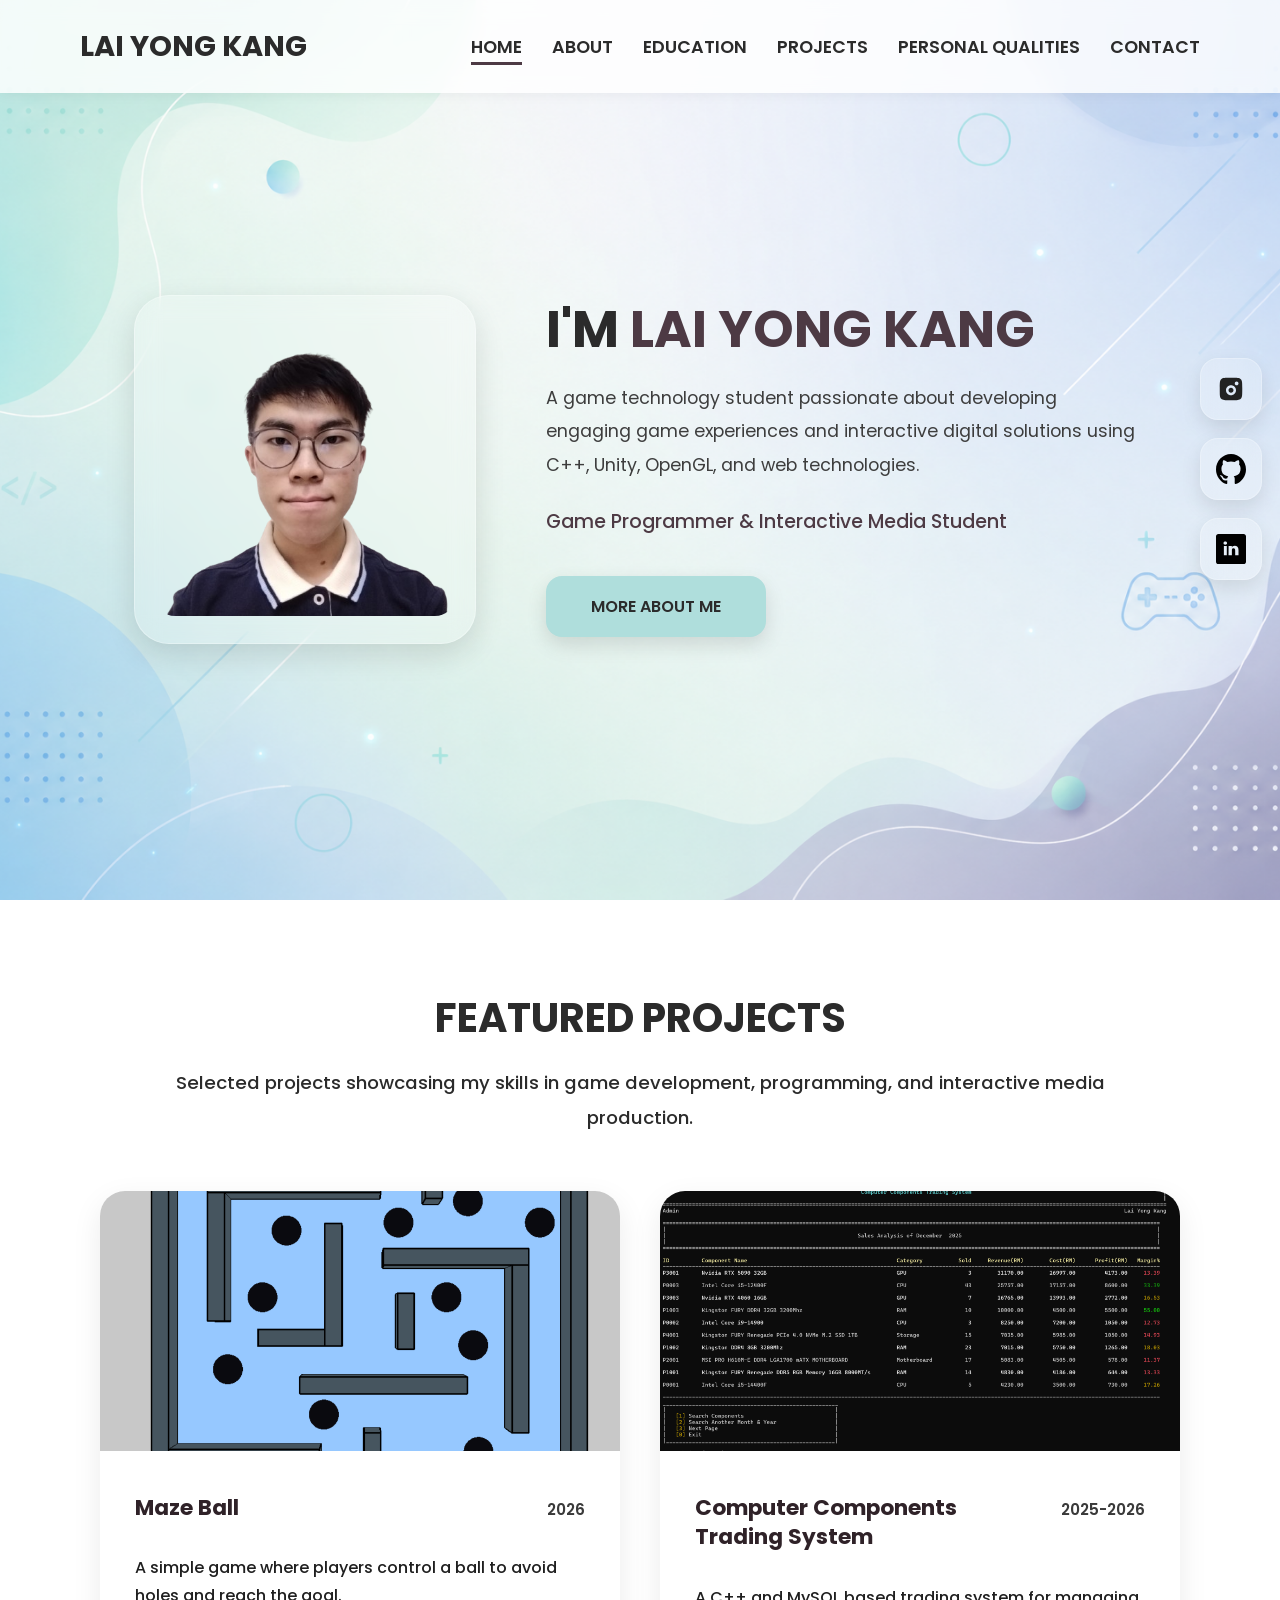
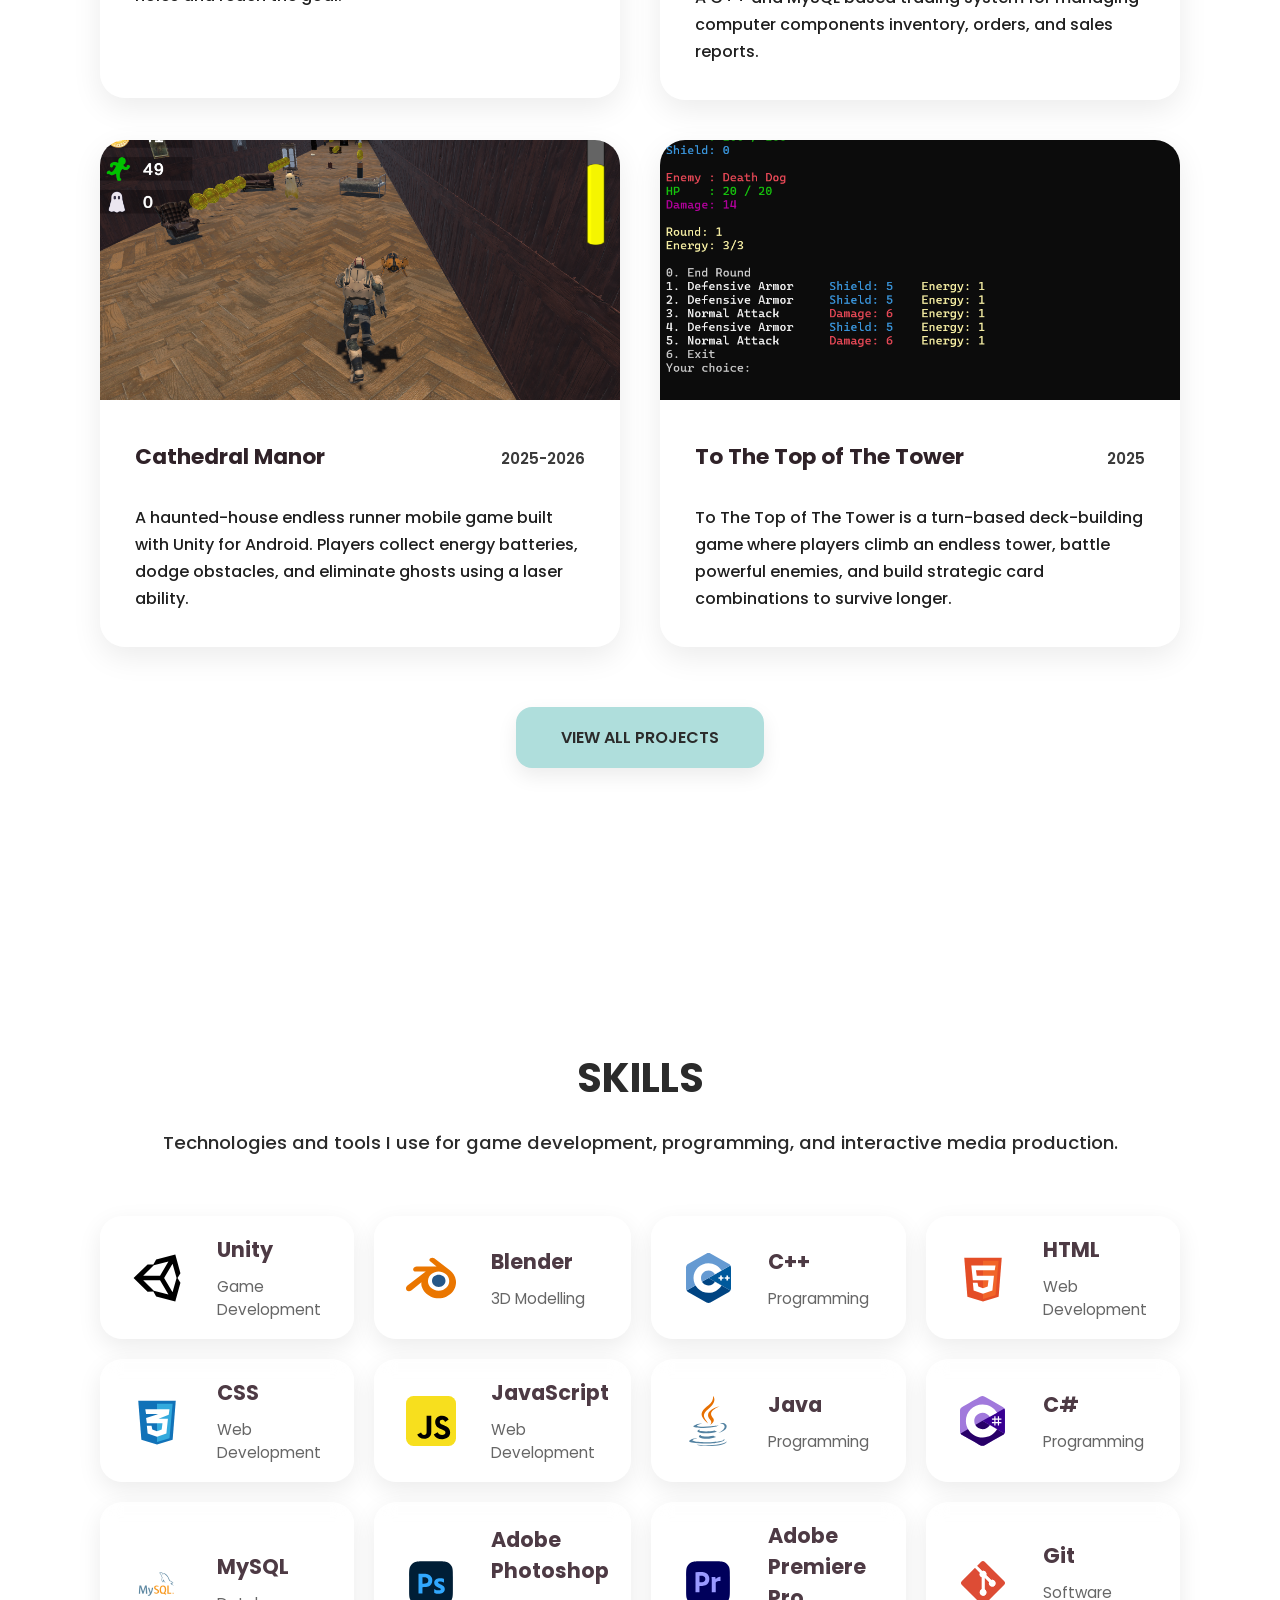
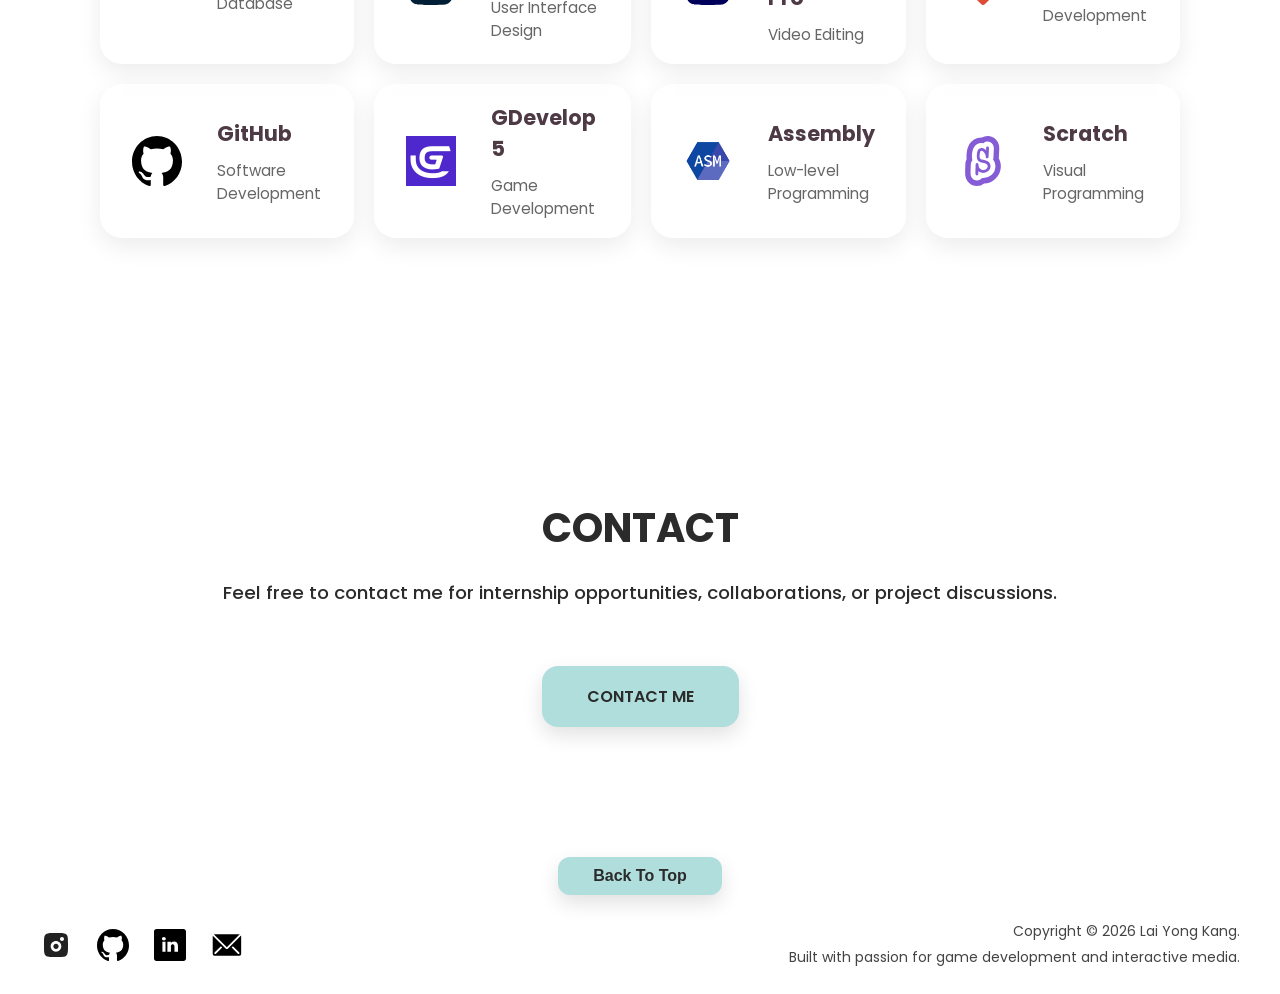
==== commit 23148ac2: "Remove Home page contact card, Polish Footer social icons" ====
--- a/index.html
+++ b/index.html
@@ -503,6 +503,22 @@
 
                 </div>
 
+                <div class="skill-card">
+
+                    <div class="skill-icon">
+                        <img src="images/icons/scratch.svg" alt="Scratch">
+                    </div>
+
+                    <div class="skill-info">
+
+                        <h3>Scratch</h3>
+
+                        <p>Visual Programming</p>
+
+                    </div>
+
+                </div>
+
             </div>
 
         </section>
@@ -518,34 +534,6 @@
                 collaborations, or project discussions.
             </p>
 
-            <div class="contact-container">
-
-                <div class="contact-card copy-card"
-                    data-copy="kyl1997smks@gmail.com"
-                    data-type="email">
-
-                    <img src="images/icons/email.svg" alt="Email Icon">
-
-                    <h3>Email</h3>
-
-                    <p>kyl1997smks@gmail.com</p>
-
-                </div>
-
-                <div class="contact-card copy-card"
-                    data-copy="+60 18-312 3768"
-                    data-type="phone">
-
-                    <img src="images/icons/phone.svg" alt="Phone Icon">
-
-                    <h3>Phone</h3>
-
-                    <p>+60 18-312 3768</p>
-
-                </div>
-
-            </div>
-
             <a href="contact.html" class="contact-button">
                 CONTACT ME
             </a>
@@ -568,8 +556,6 @@
 
                         <img src="images/icons/insta.svg" alt="Instagram">
 
-                        <span>Instagram</span>
-
                     </a>
 
                     <a href="https://github.com/LaiYK02"
@@ -578,8 +564,6 @@
 
                         <img src="images/icons/github.svg" alt="GitHub">
 
-                        <span>GitHub</span>
-
                     </a>
 
                     <a href="https://www.linkedin.com/in/yong-kang-lai-017167412/"
@@ -588,7 +572,14 @@
 
                         <img src="images/icons/linkedin.svg" alt="LinkedIn">
 
-                        <span>LinkedIn</span>
+                    </a>
+
+                    <a href="#"
+                    class="footer-social footer-email"
+                    data-copy="kyl1997smks@gmail.com">
+
+                        <img src="images/icons/email.svg"
+                        alt="Email">
 
                     </a>
 
--- a/css/style.css
+++ b/css/style.css
@@ -323,11 +323,11 @@
 .projects-subtitle,
 .skills-subtitle,
 .contact-subtitle{
-    font-size: 1rem;
-
-    color: #555;
-
-    line-height: 1.8;
+
+    font-size: 1.15rem;
+    color: #2B2B2B;
+    font-weight: 500;
+    line-height: 1.9;
 
     max-width: 1000px;
 
@@ -636,70 +636,6 @@
     text-align: center;
 }
 
-.contact-container{
-    display: flex;
-
-    justify-content: center;
-
-    gap: 40px;
-
-    flex-wrap: wrap;
-}
-
-.contact-card{
-    width: 320px;
-
-    background: rgba(255,255,255,0.45);
-
-    backdrop-filter: blur(10px);
-
-    border-radius: 24px;
-
-    padding: 45px 30px;
-
-    box-shadow: 0 10px 25px rgba(0,0,0,0.08);
-
-    transition: 0.35s;
-}
-
-.contact-card:hover{
-    transform: translateY(-10px);
-
-    box-shadow:
-        0 18px 35px rgba(0,0,0,0.14),
-        0 0 20px rgba(175,222,220,0.35);
-}
-
-.contact-card img{
-    width: 70px;
-
-    height: 70px;
-
-    object-fit: contain;
-
-    margin-bottom: 25px;
-}
-
-.contact-card h3{
-    font-size: 1.5rem;
-
-    color: #4d3a44;
-
-    margin-bottom: 15px;
-}
-
-.contact-card p{
-    font-size: 1rem;
-
-    color: #555;
-
-    line-height: 1.7;
-}
-
-.copy-card{
-    cursor: pointer;
-}
-
 .copy-message{
     position: fixed;
 
@@ -768,10 +704,8 @@
 
 .footer-left{
     display: flex;
-
     align-items: center;
-
-    gap: 35px;
+    gap: 25px;
 
     flex-wrap: wrap;
 
@@ -797,36 +731,16 @@
 }
 
 .footer-social img{
-    width: 24px;
-
-    height: 24px;
+    width: 32px;
+    height: 32px;
+
+    transition: 0.3s ease;
 
     object-fit: contain;
 }
 
-.footer-social::after{
-    content: '';
-
-    position: absolute;
-
-    left: 0;
-    bottom: -5px;
-
-    width: 0;
-
-    height: 2px;
-
-    background: #4d3a44;
-
-    transition: 0.3s;
-}
-
-.footer-social:hover{
-    color: #776871;
-}
-
-.footer-social:hover::after{
-    width: 100%;
+.footer-social:hover img{
+    transform: scale(1.25);
 }
 
 .footer-right{
@@ -835,46 +749,23 @@
     text-align: right;
 }
 
-.footer-text{
-    display: flex;
-
-    flex-direction: column;
-
-    align-items: flex-end;
-
-    gap: 4px;
-}
-
-.footer-text p{
-    font-size: 1rem;
-
+.footer-right p,
+.footer-right span{
+    font-size: 0.875rem;
     color: #444;
-
-    font-weight: 500;
-}
-
-.footer-text span{
-    font-size: 0.9rem;
-
-    color: #666;
+    margin-bottom: 2px;
 }
 
 
 /* ABOUT PAGE */
-
-.about-section{
-    padding: 140px 100px;
-}
 
 .about-wrapper{
     max-width: 1300px;
-
     margin: auto;
+    padding: 140px 100px;
 
     display: flex;
-
     flex-direction: column;
-
     gap: 100px;
 }
 
@@ -2192,7 +2083,7 @@
 }
 
 .contact-button{
-    margin-top: 60px;
+    margin-top: 0px;
 }
 
 .hero-button:hover,
@@ -2492,9 +2383,6 @@
         text-align: center;
     }
 
-    .footer-text{
-        align-items: center;
-    }
 
     /* COPY MESSAGE */
 
@@ -2508,11 +2396,8 @@
     ABOUT PAGE MOBILE
     ===================================== */
 
-    .about-section{
+    .about-wrapper{
         padding: 40px 20px 80px;
-    }
-
-    .about-wrapper{
         gap: 60px;
     }
 
@@ -2955,18 +2840,4 @@
     .footer-right{
         text-align: center;
     }
-
-    .footer-text{
-        align-items: center;
-    }
-
-    .footer-text p{
-        font-size: 0.95rem;
-    }
-
-    .footer-text span{
-        font-size: 0.85rem;
-        line-height: 1.6;
-        max-width: 280px;
-    }
 }
